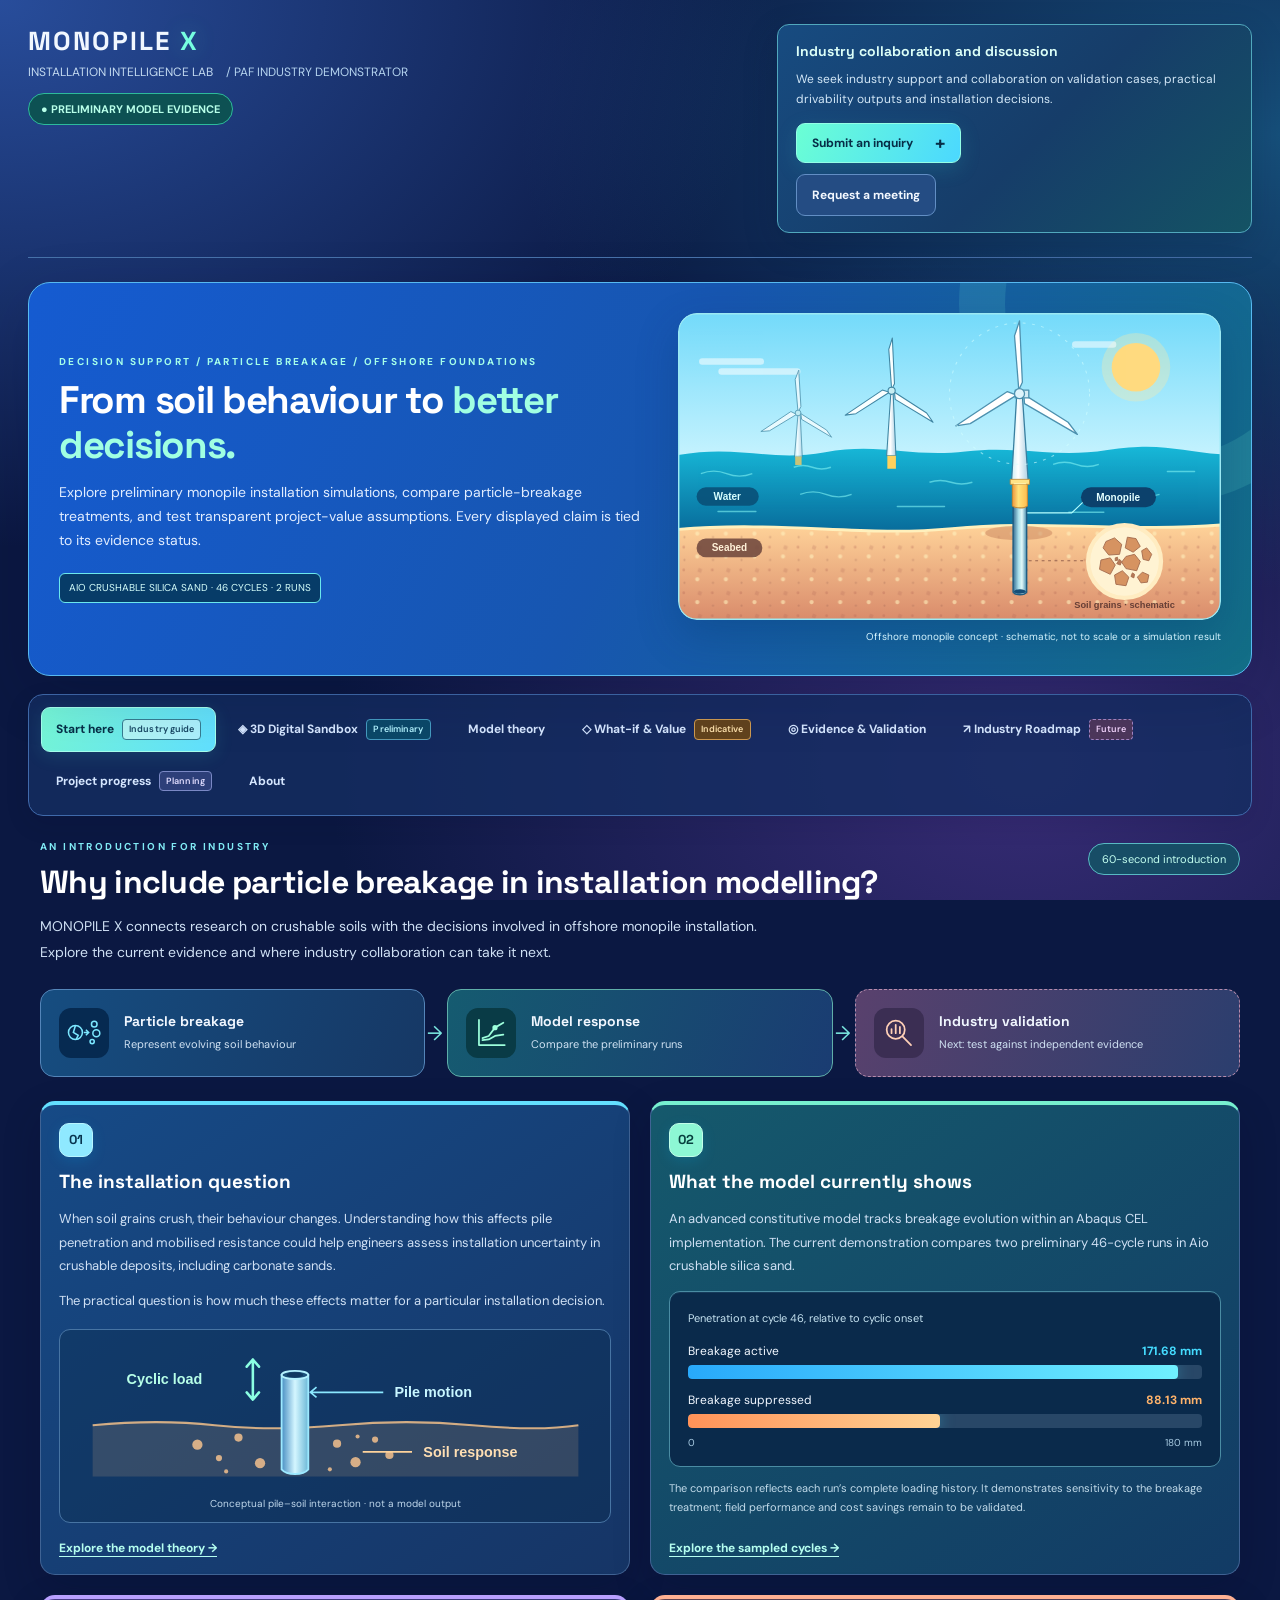
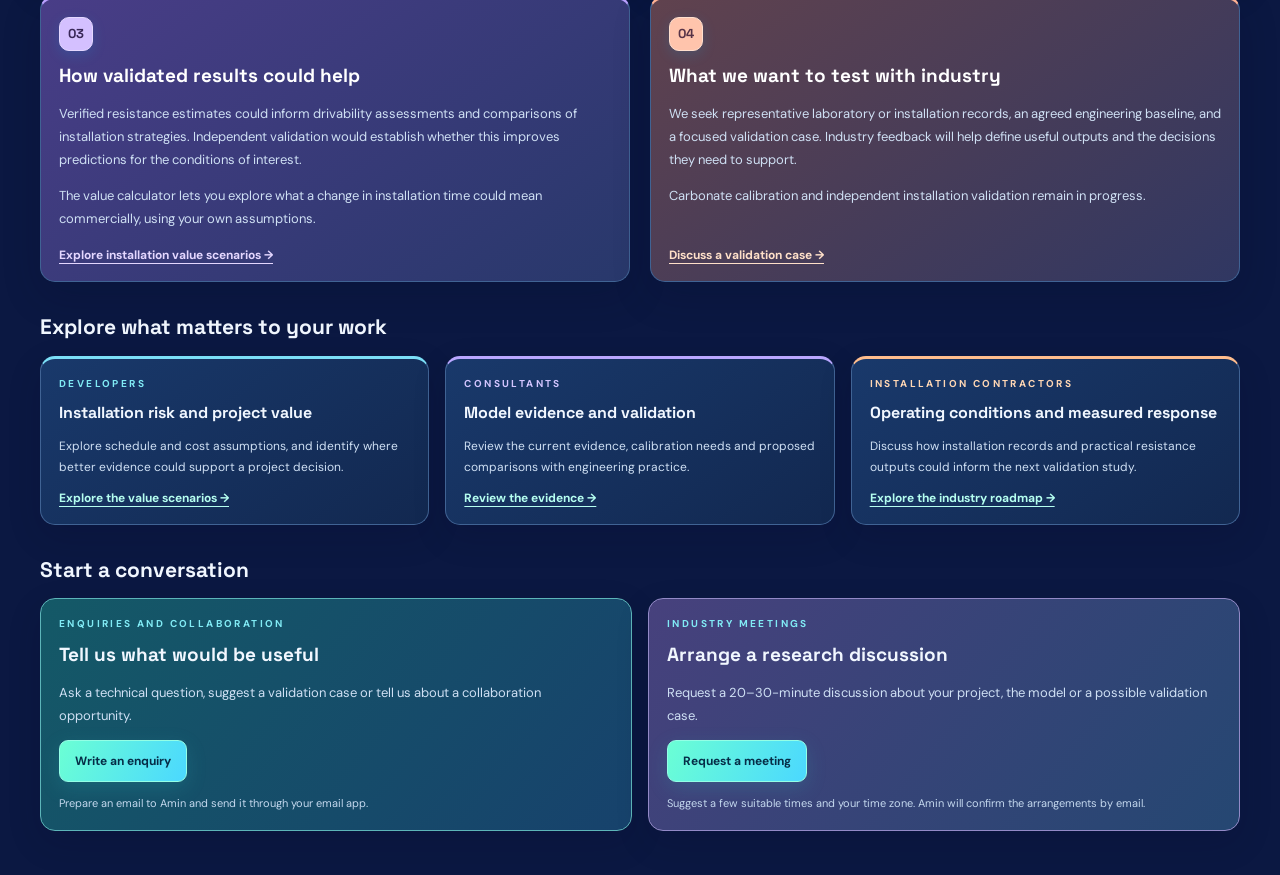
==== index.html @ e36ff996 "Add industry introduction, enquiry and meeting connections, and vibrant offshore graphics" ====
<!DOCTYPE html><html lang="en"><head><meta charset="UTF-8"><meta name="viewport" content="width=device-width,initial-scale=1"><title>MONOPILE X | Breakage-aware monopile installation</title><meta name="description" content="Explore preliminary breakage-aware monopile simulations, the model theory and Abaqus implementation, and illustrative installation-cost scenarios from RMIT’s PAF activity."><link rel="canonical" href="https://aminghotbi.github.io/Monopile-X/">
<script src="assets/analytics-config.js" defer></script>
<script src="assets/analytics.js" defer></script>
<script src="assets/industry-config.js" defer></script>
<script src="assets/industry.js" defer></script>
<link rel="stylesheet" href="assets/industry.css">
<style>
@import url('https://fonts.googleapis.com/css2?family=DM+Sans:wght@400;500;600;700&family=Space+Grotesk:wght@400;500;600;700&display=swap');
:root{--bg:#070d18;--panel:#101b2c;--panel2:#142239;--line:#26354b;--txt:#eaf3ff;--muted:#8da3bf;--cyan:#38d5f5;--orange:#ffad66;--green:#52e4b0;--red:#fa7b8c}*{box-sizing:border-box}body{margin:0;background:radial-gradient(ellipse at 70% -15%,#173352 0%,transparent 55%),var(--bg);color:var(--txt);font-family:'DM Sans',sans-serif}button,input,select{font:inherit}button{cursor:pointer}.shell{max-width:1680px;margin:auto;padding:24px 28px}.top{display:flex;justify-content:space-between;align-items:center;gap:15px;border-bottom:1px solid var(--line);padding-bottom:19px}.brand{font:700 26px 'Space Grotesk';letter-spacing:2px}.brand span{color:var(--cyan)}.eyebrow{font-size:10px;color:var(--cyan);letter-spacing:2.4px;font-weight:700;text-transform:uppercase}.sub{color:var(--muted);font-size:12px;margin-top:6px}.pill{border:1px solid #335b66;background:#12353d;border-radius:50px;padding:8px 12px;color:#86f3dd;font-size:11px;font-weight:700}.actions{display:flex;align-items:center;gap:9px;flex-wrap:wrap}.btn{border:1px solid #39506a;background:#182941;color:var(--txt);padding:10px 15px;border-radius:9px;font-size:12px;font-weight:700}.btn:hover{border-color:var(--cyan)}.btn.primary{background:linear-gradient(120deg,#0f9dc2,#30d6ec);color:#03131c;border:0}.hero{padding:25px 0 18px;display:flex;justify-content:space-between;align-items:end;gap:20px}.hero h1{font:700 clamp(25px,3vw,43px) 'Space Grotesk';letter-spacing:-1.3px;margin:9px 0}.hero p{color:var(--muted);font-size:13px;max-width:760px;line-height:1.7;margin:0}.nav{display:flex;gap:7px;overflow:auto;border-bottom:1px solid var(--line);padding:8px 0 16px;margin-bottom:19px}.tab{white-space:nowrap;border:1px solid transparent;background:transparent;color:#a5b5cb;padding:11px 14px;border-radius:9px;font-size:12px;font-weight:700}.tab.active{background:#153347;border-color:#28617a;color:#6de6ff}.panel{background:linear-gradient(155deg,rgba(21,37,59,.96),rgba(12,23,39,.98));border:1px solid var(--line);border-radius:15px;padding:18px;box-shadow:0 15px 45px #0002}.section{display:none}.section.active{display:block}.grid{display:grid;grid-template-columns:260px minmax(300px,1fr) 315px;gap:16px}.panel-title{font:700 14px 'Space Grotesk';margin:0 0 7px}.muted{font-size:11px;color:var(--muted);line-height:1.6}.control{margin-top:19px}.control label{display:flex;justify-content:space-between;font-size:12px;font-weight:600;margin-bottom:9px}.control small{color:var(--cyan)}input[type=range]{width:100%;accent-color:var(--cyan)}.seg{display:flex;gap:5px;background:#0b1625;border-radius:9px;padding:4px}.seg button{flex:1;background:transparent;border:0;color:#8da3bf;padding:9px 5px;font-size:11px;border-radius:6px}.seg button.active{background:#24445a;color:#83eaff}.check{display:flex;align-items:center;gap:8px;color:var(--muted);font-size:12px;margin:13px 0}.check input{accent-color:var(--cyan)}.scene{position:relative;min-height:460px;padding:0;overflow:hidden;background:radial-gradient(circle at 50% 32%,#173a56,#091525 65%)}canvas#scene{width:100%;height:460px;display:block}.scene-head{position:absolute;top:17px;left:18px;right:18px;display:flex;justify-content:space-between;pointer-events:none}.scene-footer{position:absolute;bottom:14px;left:17px;color:#a8bdd0;font-size:10px;background:#091525c9;padding:9px;border-radius:7px;max-width:88%}.tag{background:#122d3e;border:1px solid #31576b;color:#7ddff2;padding:6px 9px;border-radius:6px;font-size:10px}.stats{display:grid;grid-template-columns:1fr 1fr;gap:10px}.stat{background:#0b1728;border:1px solid #26364a;padding:14px;border-radius:10px}.stat .num{font:700 25px 'Space Grotesk';margin:6px 0}.stat .label{font-size:10px;color:var(--muted)}.cyan{color:var(--cyan)}.orange{color:var(--orange)}.green{color:var(--green)}.chart-grid{display:grid;grid-template-columns:1.5fr 1fr;gap:16px;margin-top:16px}.chartbox{height:235px;width:100%}.chartbox canvas{width:100%;height:100%}.footnote{color:#91a9c4;font-size:11px;line-height:1.65;border-left:2px solid #4b8da7;padding-left:12px;margin-top:16px}.callout{padding:13px;background:#2b261d;border:1px solid #655136;color:#ffd6a5;border-radius:9px;font-size:11px;line-height:1.6;margin-top:15px}.kpi{display:grid;grid-template-columns:repeat(4,1fr);gap:12px;margin-bottom:16px}.kpi .stat .num{font-size:22px}.two{display:grid;grid-template-columns:1fr 1fr;gap:16px}.formgrid{display:grid;grid-template-columns:1fr 1fr;gap:12px}.field label{display:block;font-size:11px;color:var(--muted);margin:0 0 7px}.field input,.field select{width:100%;background:#0a1728;border:1px solid #30415a;border-radius:8px;color:var(--txt);padding:12px}.result{padding:20px;background:linear-gradient(120deg,#0d3541,#12253a);border:1px solid #287083;border-radius:12px;margin:15px 0}.result .big{font:700 38px 'Space Grotesk';color:var(--green)}.cards3{display:grid;grid-template-columns:repeat(3,1fr);gap:12px}.mini{background:#0b1728;border:1px solid var(--line);border-radius:10px;padding:15px}.mini h3{font-size:13px;margin:0 0 10px}.mini p{font-size:12px;color:var(--muted);line-height:1.7}.status{display:inline-block;font-size:10px;border:1px solid #71643d;color:#ffd388;background:#312b1e;border-radius:20px;padding:5px 8px}.data-table{width:100%;border-collapse:collapse;font-size:12px}.data-table th,.data-table td{padding:12px;border-bottom:1px solid #27394c;text-align:left}.data-table th{color:#94aac4;font-size:10px;text-transform:uppercase;letter-spacing:1px}.bar{height:7px;border-radius:5px;background:#203247;overflow:hidden}.bar span{display:block;height:100%;background:var(--cyan)}.footer{border-top:1px solid var(--line);margin-top:24px;padding-top:16px;color:#758aa4;font-size:10px;line-height:1.7}.wide{max-width:1200px;margin:auto}.badge-line{display:flex;gap:9px;align-items:center;flex-wrap:wrap}.scenario-note{font-size:11px;color:#f2c18e;margin-top:10px}.split{display:grid;grid-template-columns:1fr 1fr;gap:10px}.timeline{display:flex;justify-content:space-between;color:#819ab4;font-size:10px;margin-top:5px}.legend{display:flex;gap:13px;color:var(--muted);font-size:10px;flex-wrap:wrap}.dot{width:8px;height:8px;display:inline-block;border-radius:50%;margin-right:5px}.hidden{display:none!important}@media(max-width:1120px){.grid{grid-template-columns:240px 1fr}.right{grid-column:1/-1}.chart-grid{grid-template-columns:1fr}}@media(max-width:700px){.shell{padding:15px}.top,.hero{align-items:start;flex-direction:column}.grid,.two,.cards3,.kpi,.formgrid{grid-template-columns:1fr}.right{grid-column:auto}.scene{min-height:360px}canvas#scene{height:360px}.hero h1{font-size:29px}}@media print{body{background:white;color:#152439}.top,.nav,.actions,.control,.btn{display:none!important}.section{display:block!important;break-before:page}.panel,.mini,.stat{box-shadow:none;background:white;color:#152439;border:1px solid #ccc}.muted,.sub,.footnote{color:#456}.scene{display:none}.shell{max-width:none}}

/* Model theory module and public handoff */
a{color:var(--cyan)}
.btn{text-decoration:none;display:inline-block}
button:focus-visible,a:focus-visible,summary:focus-visible,input:focus-visible,select:focus-visible{outline:2px solid var(--cyan);outline-offset:4px}
.theory-page h2{font:700 clamp(25px,3vw,34px) 'Space Grotesk',sans-serif;margin:10px 0 15px}
.theory-lead{max-width:960px;font-size:15px;line-height:1.8;color:#b5c8de;margin:0 0 25px}
.mechanism-path{list-style:none;padding:0;margin:0 0 24px;display:grid;grid-template-columns:repeat(4,1fr);border-top:1px solid #315268;border-bottom:1px solid #315268}
.mechanism-path li{position:relative;padding:20px 22px 20px 0}
.mechanism-path li:not(:last-child)::after{content:'→';position:absolute;right:12px;top:47%;color:var(--cyan)}
.mechanism-path span{display:block;font:500 11px 'Space Grotesk',sans-serif;color:var(--cyan);margin-bottom:8px}
.mechanism-path strong{display:block;font-size:14px;line-height:1.4}
.mechanism-path small{display:block;font-size:11px;color:var(--muted);line-height:1.5;margin-top:6px;max-width:210px}
.theory-copy{padding:24px}.theory-copy h3,.theory-benchmark h3,.theory-outlook h3{font:600 20px 'Space Grotesk',sans-serif;margin:10px 0 16px;line-height:1.4}
.theory-copy p,.theory-copy li,.theory-benchmark p,.theory-outlook p,.theory-details p,.theory-details li{color:#b5c8de;font-size:13px;line-height:1.8}
.theory-copy p{margin:0 0 14px}.implementation-list{padding-left:21px;margin:0}.implementation-list li{padding-left:5px;margin-bottom:14px}.implementation-list strong{color:var(--txt)}
.theory-copy .theory-secondary{font-size:12px;color:#95aec9;border-top:1px solid var(--line);padding-top:15px;margin:16px 0 0}
.theory-details{border-top:1px solid #315268;margin-top:20px;padding-top:16px}.theory-details summary{cursor:pointer;color:var(--cyan);font-size:13px;font-weight:700;padding:4px 0;line-height:1.6}.theory-details[open] summary{margin-bottom:12px}.theory-details p:last-child{margin-bottom:0}
.equation{font-family:Georgia,serif;font-size:20px;line-height:1.6;color:var(--txt);padding:12px 0;overflow-wrap:anywhere}
.theory-benchmark{margin:28px 0;padding:0 0 22px;border-bottom:1px solid var(--line)}
.theory-benchmark dl{display:grid;grid-template-columns:repeat(4,1fr);gap:16px;margin:16px 0}.theory-benchmark dt{font-size:11px;color:var(--muted);margin-bottom:8px}.theory-benchmark dd{font-size:13px;line-height:1.6;margin:0;font-weight:600}.theory-benchmark p{margin:18px 0 0}
.theory-outlook{display:grid;grid-template-columns:1.15fr 1fr;gap:36px}.theory-outlook p{margin-top:0}.theory-link{font-size:12px;font-weight:700;text-underline-offset:4px}.theory-sources{margin-top:28px}.theory-sources ul{padding-left:20px}.theory-sources li{margin:8px 0}
.theory-contact{display:flex;align-items:center;justify-content:space-between;gap:20px;margin:26px 0 10px;border-top:1px solid var(--line);padding-top:24px;font-size:13px;color:#b5c8de}
.project-footer{display:flex;justify-content:space-between;align-items:center;gap:30px}.project-footer .credits{max-width:1050px}.project-footer p{margin:0 0 9px}.project-footer img{width:225px;max-width:100%;height:auto;flex-shrink:0}.project-footer a{color:#a4cddd;text-underline-offset:3px}
@media(max-width:900px){.mechanism-path,.theory-benchmark dl{grid-template-columns:repeat(2,1fr)}.mechanism-path li:nth-child(2)::after{content:none}.theory-columns,.theory-outlook{grid-template-columns:1fr}.theory-outlook{gap:8px}.project-footer{align-items:flex-start;flex-direction:column}}
@media(max-width:540px){.mechanism-path{grid-template-columns:1fr}.mechanism-path li{padding:15px 0 22px}.mechanism-path li:not(:last-child)::after{content:'↓';top:auto;right:auto;bottom:0;left:0}.theory-benchmark dl{grid-template-columns:1fr 1fr}.theory-copy{padding:18px}.theory-contact{align-items:flex-start;flex-direction:column}}
@media print{.theory-page p,.theory-page li,.theory-page small,.theory-page dt,.theory-contact{color:#26394d}.theory-page h3,.theory-page strong,.equation{color:#152439}.theory-contact .btn{display:none}.mechanism-path{break-inside:avoid}.theory-columns{display:block}.theory-copy{break-inside:avoid;margin-bottom:16px}.project-footer img{width:170px}}

.about-page{max-width:1080px;padding-bottom:24px}
.about-layout{display:grid;grid-template-columns:1fr 1fr;gap:16px}
.about-copy{padding:24px}
.about-copy p{font-size:13px;line-height:1.8;color:#b5c8de;margin:14px 0}
.about-copy a{color:#8fe5f5;text-underline-offset:3px;overflow-wrap:anywhere}
.about-copy a:hover{color:#fff}
.about-people{margin:20px 0 0;display:grid;gap:22px}
.about-people dt{font-size:12px;line-height:1.6;color:var(--muted);margin-bottom:4px}
.about-people dd{font-size:15px;line-height:1.6;margin:0;color:var(--txt)}
.about-logo{width:260px;max-width:100%;height:auto;margin-top:18px}
.about-sources{margin-top:16px}
.about-contact-heading{margin-top:24px}
.about-contact{display:flex;align-items:center;flex-wrap:wrap;gap:12px}
@media(max-width:700px){.about-layout{grid-template-columns:1fr}.about-copy{padding:20px}}
@media print{.about-copy p,.about-people dt,.about-people dd{color:#26394d}.about-copy a{color:#154b68}.about-layout{display:block}.about-copy{break-inside:avoid;margin-bottom:16px}.about-logo{width:220px}}
.collaboration-banner{display:flex;justify-content:space-between;align-items:center;gap:22px;padding:15px 18px;margin:2px 0 10px;border:1px solid #29495a;border-radius:11px;background:#102533}
.collaboration-banner strong{display:block;font-size:13px;line-height:1.6;color:#c5f2fb}
.collaboration-banner span{display:block;font-size:12px;line-height:1.7;color:#a7bdd0;margin-top:2px}
.collaboration-banner .btn{white-space:nowrap;text-decoration:none;flex-shrink:0}
.progress-page{max-width:1200px;padding-bottom:24px}
.progress-intro{max-width:890px;font-size:13px;line-height:1.8;color:#b5c8de;margin-bottom:22px}
.progress-overview{padding:26px}
.progress-summary{display:flex;justify-content:space-between;align-items:flex-start;gap:30px;margin-bottom:30px}
.progress-number{font:700 58px 'Space Grotesk';color:var(--green);line-height:1.2;margin-top:8px}.progress-number span{font-size:30px}
.progress-summary p{font-size:12px;line-height:1.7;color:#b5c8de;margin:8px 0 0}
.progress-context{max-width:440px}
.progress-scroll{overflow-x:auto;padding-bottom:4px}
.progress-visual{min-width:900px}
.phase-track,.phase-labels{display:grid;grid-template-columns:55fr 12fr 12fr 12fr 9fr;gap:4px}
.phase-track{height:26px;border-radius:7px;overflow:hidden;background:#091625}
.phase-segment.complete{background:var(--green)}
.phase-segment.current{background:repeating-linear-gradient(135deg,#27849b 0,#27849b 8px,#1d566a 8px,#1d566a 16px)}
.phase-segment.planned{background:#24364c}
.phase-labels{margin-top:13px}
.phase-labels>div{padding-right:12px}
.phase-labels strong{display:block;font-size:12px;line-height:1.6;color:#dce9f8}
.phase-labels span{display:block;font-size:11px;color:var(--muted);margin-top:5px}
.progress-legend{display:flex;flex-wrap:wrap;gap:22px;font-size:11px;color:#a7bdd0;margin-top:22px}
.progress-legend span{display:flex;align-items:center;gap:7px}.progress-legend i{display:block;width:12px;height:12px;border-radius:3px}
.legend-complete{background:var(--green)}.legend-current{background:repeating-linear-gradient(135deg,#27849b 0,#27849b 3px,#1d566a 3px,#1d566a 6px)}.legend-planned{background:#24364c;border:1px solid #465971}
.progress-scroll-hint{display:none}
.phase-details{display:grid;grid-template-columns:1fr 1fr;gap:16px;list-style:none;padding:0;margin:20px 0}
.phase-detail{padding:22px}.phase-detail:last-child{grid-column:1/-1}
.phase-heading{display:flex;justify-content:space-between;align-items:flex-start;gap:14px}
.phase-heading h3{font:700 14px 'Space Grotesk';line-height:1.6;margin:0}
.phase-status{font-size:10px;line-height:1.5;padding:4px 9px;border:1px solid #405069;border-radius:20px;white-space:nowrap;color:#9fb1c8}
.phase-status.done{border-color:#34705e;color:#77e9bf;background:#12352d}.phase-status.underway{border-color:#2b6980;color:#8de5fa;background:#133347}
.phase-detail p,.progress-paf p{font-size:12px;line-height:1.8;color:#b5c8de;margin:12px 0 0}.phase-detail strong{color:#d8e5f4}
.progress-paf{padding:22px}.progress-paf a{color:#8fe5f5;text-underline-offset:3px}
@media(max-width:800px){.collaboration-banner{align-items:flex-start;flex-direction:column;gap:12px}.progress-summary{flex-direction:column;gap:18px}.progress-context{max-width:none}.phase-details{grid-template-columns:1fr}.phase-detail:last-child{grid-column:auto}.progress-scroll-hint{display:block;color:var(--muted);font-size:11px;margin:12px 0 0}}
@media(max-width:540px){.progress-overview{padding:20px}.phase-heading{flex-wrap:wrap}.progress-number{font-size:48px}}
@media print{.collaboration-banner{display:none}.progress-intro,.progress-summary p,.phase-labels strong,.phase-labels span,.progress-legend,.phase-detail p,.phase-detail strong,.progress-paf p{color:#26394d}.progress-visual{min-width:0}.phase-details{display:block}.phase-detail{break-inside:avoid;margin-bottom:14px}.progress-overview{break-inside:avoid}.progress-scroll-hint{display:none}.phase-track{-webkit-print-color-adjust:exact;print-color-adjust:exact}}
.about-logos{display:flex;align-items:center;gap:24px;flex-wrap:wrap;margin-top:20px}.about-logos .about-logo{margin-top:0;width:240px}.icogi-logo{display:block;width:160px;max-width:100%;height:auto;border-radius:6px}
.top{align-items:flex-start}
.header-brand{flex:1;min-width:0}.header-evidence{display:inline-block;margin-top:13px}
.industry-contact{flex:0 1 475px;min-width:0;padding:16px 18px;border:1px solid #2f6173;border-radius:12px;background:linear-gradient(135deg,#143244,#112438)}
.industry-contact h2{font:700 14px 'Space Grotesk';line-height:1.5;margin:0;color:#c7f4ff}
.industry-contact p{font-size:12px;line-height:1.7;color:#b5c8de;margin:7px 0 10px}
.inquiry-details{margin-top:13px}.inquiry-toggle{display:inline-flex;align-items:center;gap:22px;list-style:none;cursor:pointer}.inquiry-toggle::-webkit-details-marker{display:none}.inquiry-toggle::after{content:'+';font-size:18px;line-height:1}.inquiry-details[open]>.inquiry-toggle::after{content:'−'}.inquiry-toggle:focus-visible,.inquiry-send:focus-visible{outline:2px solid #a9f2ff;outline-offset:4px}
.inquiry-form{margin-top:17px;padding-top:17px;border-top:1px solid #315166;display:grid;gap:13px}.inquiry-row{display:grid;grid-template-columns:1fr 1fr;gap:12px}.inquiry-field{display:grid;gap:6px;min-width:0}.inquiry-field label{font-size:12px;line-height:1.5;color:#deedf9;font-weight:600}.inquiry-field label span{font-weight:400;color:#9fb5cc}.inquiry-field input,.inquiry-field textarea{display:block;width:100%;min-width:0;border:1px solid #38556d;border-radius:7px;background:#0b1a2b;color:var(--txt);padding:10px 11px;font:400 14px/1.5 'DM Sans',sans-serif}.inquiry-field textarea{resize:vertical;min-height:110px}.inquiry-field textarea::placeholder{color:#829ab5}.inquiry-field input:focus,.inquiry-field textarea:focus{outline:2px solid #64d5ee;outline-offset:2px}.industry-contact .inquiry-note{font-size:10px;line-height:1.7;color:#a9bed3;margin:0}.inquiry-send{justify-self:start}
.nav{flex-wrap:wrap;overflow:visible;gap:7px}
.tab{display:inline-flex;align-items:center;gap:8px}
.tab-label{font-size:9px;font-weight:600;line-height:1.4;letter-spacing:.1px;padding:3px 6px;border-radius:4px;border:1px solid #44536a;color:#b8c8dc}
.tab-label.preliminary{border-color:#30627c;color:#8ed6ef;background:#102e40}
.tab-label.indicative{border-color:#7a643b;color:#ffd58a;background:#332b1d}
.tab-label.future{border-color:#8e794f;color:#eed5a5;border-style:dashed}
.tab-label.planning{border-color:#4d5574;color:#c5cbea;background:#1f253b}
.scenarios-page{padding-bottom:20px}.scenario-intro,.scenario-description{font-size:13px;line-height:1.8;color:#b5c8de;max-width:940px;margin:12px 0 22px}
.scenario-title{font:700 18px 'Space Grotesk';line-height:1.6;margin:0 0 10px}.scenario-title .status{vertical-align:middle;margin-left:8px}
.scenario-topic{margin-top:24px}.scenario-value{margin-top:32px;padding-top:26px;border-top:1px solid var(--line)}
.feature-label{display:inline-block;font:600 10px 'DM Sans',sans-serif;color:#e3c48c;border:1px dashed #73613d;border-radius:4px;padding:3px 6px;margin-left:6px;vertical-align:middle}
.progress-current-status{padding:20px 24px;margin-bottom:18px}.progress-current-status p{color:#b5c8de;font-size:13px;line-height:1.8;margin:10px 0 0}
.about-contact-panel{margin-top:16px}
@media(max-width:950px){.top{flex-direction:column;align-items:stretch}.industry-contact{flex:auto;width:100%}}
@media(max-width:540px){.tab{font-size:11px;padding:10px 9px;gap:6px}.tab-label{font-size:8px}.industry-contact{padding:15px}.inquiry-row{grid-template-columns:1fr}.inquiry-field input,.inquiry-field textarea{font-size:16px}.scenario-title{font-size:16px}.scenario-title .status{margin:6px 0 0;display:table}.progress-current-status{padding:18px 20px}}
@media print{.industry-contact{display:none}.scenario-intro,.scenario-description,.progress-current-status p{color:#26394d}.scenario-value{border-color:#bbb}.progress-current-status{break-inside:avoid}.scenario-topic{break-inside:auto}}

#analytics-privacy[hidden]{display:none}.analytics-privacy{margin-top:16px}.analytics-privacy .analytics-choice-status{font-size:12px;color:#a9dbe9}.analytics-toggle{display:inline-flex;align-items:center;gap:10px;min-height:44px;font-size:13px;cursor:pointer}.analytics-toggle input{width:18px;height:18px;accent-color:#58d1e8}.analytics-toggle input:focus-visible{outline:2px solid #8ee8fc;outline-offset:3px}
@media print{.analytics-toggle{display:none}}
</style><link rel="stylesheet" href="assets/vibrant.css"></head><body><div class="shell"><header class="top">
  <div class="header-brand"><div class="brand">MONOPILE <span>X</span></div><div class="sub">INSTALLATION INTELLIGENCE LAB <span style="margin-left:10px;color:#4c6988">/ PAF INDUSTRY DEMONSTRATOR</span></div><span class="pill header-evidence">● PRELIMINARY MODEL EVIDENCE</span></div>
  <aside class="industry-contact" aria-labelledby="industry-contact-title">
    <h2 id="industry-contact-title">Industry collaboration and discussion</h2>
    <p>We seek industry support and collaboration on validation cases, practical drivability outputs and installation decisions.</p>
    <details class="inquiry-details" id="industry-inquiry">
      <summary class="btn primary inquiry-toggle">Submit an inquiry</summary>
      <div class="industry-direct-enquiry" id="industry-direct-enquiry" hidden>
        <p>Send your enquiry using the form below. If it does not appear, <a id="industry-form-external" target="_blank" rel="noopener noreferrer">open the form in a new tab</a>.</p>
      </div>
      <form class="inquiry-form" id="industry-inquiry-form" action="mailto:amin.ghotbi@rmit.edu.au?cc=aminghotbi%40gmail.com&amp;subject=MONOPILE%20X%20industry%20inquiry" method="POST" enctype="text/plain" accept-charset="UTF-8" aria-labelledby="industry-contact-title" aria-describedby="inquiry-delivery-note">
        <div class="inquiry-row">
          <div class="inquiry-field"><label for="inquiry-name">Name</label><input id="inquiry-name" name="name" type="text" autocomplete="name" maxlength="120" required></div>
          <div class="inquiry-field"><label for="inquiry-organisation">Organisation <span>(optional)</span></label><input id="inquiry-organisation" name="organisation" type="text" autocomplete="organization" maxlength="160"></div>
        </div>
        <div class="inquiry-field"><label for="inquiry-email">Your email</label><input id="inquiry-email" name="email" type="email" autocomplete="email" maxlength="254" required></div>
        <div class="inquiry-field"><label for="inquiry-topic">Topic</label><select id="inquiry-topic" name="topic" required><option value="">Choose a topic</option><option>Technical discussion</option><option>Validation data</option><option>Collaboration</option><option>Meeting request</option></select></div>
        <div class="inquiry-field"><label for="inquiry-message">What would you like to discuss?</label><textarea id="inquiry-message" name="message" rows="4" maxlength="3000" placeholder="Tell us about your project, validation data or collaboration idea." required></textarea></div>
        <p class="inquiry-note" id="inquiry-delivery-note">This form opens a draft in your email app for you to review and send.</p>
        <button class="btn primary inquiry-send" type="submit">Continue in email</button>
        <p class="inquiry-note" id="inquiry-status" role="status" aria-live="polite"></p>
      </form>
    </details>
    <div class="industry-header-links"><a class="btn" href="#start" data-open-meeting>Request a meeting</a></div>
  </aside>
</header><div class="hero"><div class="hero-copy"><div class="eyebrow">Decision support / Particle breakage / Offshore foundations</div><h1>From soil behaviour to <span class="cyan">better decisions.</span></h1><p>Explore preliminary monopile installation simulations, compare particle-breakage treatments, and test transparent project-value assumptions. Every displayed claim is tied to its evidence status.</p><div class="tag">AIO CRUSHABLE SILICA SAND · 46 CYCLES · 2 RUNS</div></div><figure class="offshore-figure"><img src="assets/offshore-monopile.svg" alt="Offshore wind turbines with a monopile foundation extending through the water into the seabed, alongside a detail of soil grains." width="760" height="430" fetchpriority="high"><figcaption>Offshore monopile concept · schematic, not to scale or a simulation result</figcaption></figure></div><nav class="nav" id="nav">
  <button class="tab active" data-tab="start">Start here <span class="tab-label">Industry guide</span></button>
  <button class="tab" data-tab="sandbox" title="Current preliminary model results and schematic visualisation">◈ 3D Digital Sandbox <span class="tab-label preliminary">Preliminary</span></button>
  <button class="tab" data-tab="theory">Model theory</button>
  <button class="tab" data-tab="scenarios" title="Recorded comparisons, illustrative cost assumptions and a future prediction workflow">◇ What-if &amp; Value <span class="tab-label indicative">Indicative</span></button>
  <button class="tab" data-tab="evidence">◎ Evidence &amp; Validation</button>
  <button class="tab" data-tab="methods" title="Proposed industry interfaces requiring further model development and validation">↗ Industry Roadmap <span class="tab-label future">Future</span></button>
  <button class="tab" data-tab="progress" title="Proposed phase weights and current milestone status">Project progress <span class="tab-label planning">Planning</span></button>
  <button class="tab" data-tab="about">About</button>
</nav>
<section class="section active" id="start">
  <div class="wide industry-guide">
    <div class="guide-heading">
      <div><div class="eyebrow">An introduction for industry</div><h2>Why include particle breakage in installation modelling?</h2><p>MONOPILE X connects research on crushable soils with the decisions involved in offshore monopile installation. Explore the current evidence and where industry collaboration can take it next.</p></div>
      <span class="guide-reading-time">60-second introduction</span>
    </div>
    <div class="research-pathway" aria-label="Research pathway: model implementation to future industry validation">
      <a class="pathway-stage" href="#theory" data-guide-route="theory"><span class="pathway-icon" aria-hidden="true"><svg viewBox="0 0 56 56" fill="none" stroke="currentColor" stroke-width="2.2"><circle cx="15" cy="28" r="10"/><path d="m15 18-3 10 7 4-3 6M27 28h7m-4-4 4 4-4 4"/><circle cx="42" cy="16" r="4"/><circle cx="45" cy="29" r="5"/><circle cx="39" cy="41" r="3"/></svg></span><span><strong>Particle breakage</strong><small>Represent evolving soil behaviour</small></span></a>
      <a class="pathway-stage" href="#sandbox" data-guide-route="sandbox"><span class="pathway-icon" aria-hidden="true"><svg viewBox="0 0 56 56" fill="none" stroke="currentColor" stroke-width="2.5" stroke-linecap="round" stroke-linejoin="round"><path d="M10 10v36h37M15 36l9-3 9-12 12-7M15 39l9-1 9-5 12-2"/><circle cx="33" cy="21" r="2.5" fill="currentColor"/></svg></span><span><strong>Model response</strong><small>Compare the preliminary runs</small></span></a>
      <a class="pathway-stage" href="#evidence" data-guide-route="evidence"><span class="pathway-icon" aria-hidden="true"><svg viewBox="0 0 56 56" fill="none" stroke="currentColor" stroke-width="2.5" stroke-linecap="round"><circle cx="24" cy="24" r="13"/><path d="m34 34 12 12M18 29v-6m6 6V17m6 12v-9"/></svg></span><span><strong>Industry validation</strong><small>Next: test against independent evidence</small></span></a>
    </div>
    <ol class="guide-steps" aria-label="From the installation problem to industry validation">
      <li class="panel guide-card">
        <span class="guide-step-number" aria-hidden="true">01</span>
        <h3>The installation question</h3>
        <p>When soil grains crush, their behaviour changes. Understanding how this affects pile penetration and mobilised resistance could help engineers assess installation uncertainty in crushable deposits, including carbonate sands.</p>
        <p>The practical question is how much these effects matter for a particular installation decision.</p>
        <figure class="guide-mechanism"><img src="assets/pile-soil-response.svg" alt="Schematic showing cyclic loading, pile motion and the surrounding soil response." width="520" height="150" loading="lazy"><figcaption>Conceptual pile–soil interaction · not a model output</figcaption></figure>
        <a class="guide-text-link" href="#theory" data-guide-route="theory">Explore the model theory →</a>
      </li>
      <li class="panel guide-card">
        <span class="guide-step-number" aria-hidden="true">02</span>
        <h3>What the model currently shows</h3>
        <p>An advanced constitutive model tracks breakage evolution within an Abaqus CEL implementation. The current demonstration compares two preliminary 46-cycle runs in Aio crushable silica sand.</p>
        <figure class="guide-result">
          <figcaption>Penetration at cycle 46, relative to cyclic onset</figcaption>
          <div class="guide-bar-row"><div class="guide-bar-label"><span>Breakage active</span><strong class="cyan">171.68 mm</strong></div><div class="guide-bar-track" aria-hidden="true"><span style="width:95.3777778%"></span></div></div>
          <div class="guide-bar-row"><div class="guide-bar-label"><span>Breakage suppressed</span><strong class="orange">88.13 mm</strong></div><div class="guide-bar-track suppressed" aria-hidden="true"><span style="width:48.9611111%"></span></div></div>
          <div class="guide-bar-scale" aria-hidden="true"><span>0</span><span>180 mm</span></div>
        </figure>
        <p class="guide-evidence-note">The comparison reflects each run’s complete loading history. It demonstrates sensitivity to the breakage treatment; field performance and cost savings remain to be validated.</p>
        <a class="guide-text-link" href="#sandbox" data-guide-route="sandbox">Explore the sampled cycles →</a>
      </li>
      <li class="panel guide-card">
        <span class="guide-step-number" aria-hidden="true">03</span>
        <h3>How validated results could help</h3>
        <p>Verified resistance estimates could inform drivability assessments and comparisons of installation strategies. Independent validation would establish whether this improves predictions for the conditions of interest.</p>
        <p>The value calculator lets you explore what a change in installation time could mean commercially, using your own assumptions.</p>
        <a class="guide-text-link" href="#scenarios" data-guide-route="scenarios">Explore installation value scenarios →</a>
      </li>
      <li class="panel guide-card">
        <span class="guide-step-number" aria-hidden="true">04</span>
        <h3>What we want to test with industry</h3>
        <p>We seek representative laboratory or installation records, an agreed engineering baseline, and a focused validation case. Industry feedback will help define useful outputs and the decisions they need to support.</p>
        <p>Carbonate calibration and independent installation validation remain in progress.</p>
        <a class="guide-text-link" href="#start" data-open-enquiry="Validation data">Discuss a validation case →</a>
      </li>
    </ol>
    <h3 class="guide-section-heading">Explore what matters to your work</h3>
    <div class="guide-routes">
      <article class="panel guide-route"><div class="eyebrow">Developers</div><h4>Installation risk and project value</h4><p>Explore schedule and cost assumptions, and identify where better evidence could support a project decision.</p><a class="guide-text-link" href="#scenarios" data-guide-route="scenarios">Explore the value scenarios →</a></article>
      <article class="panel guide-route"><div class="eyebrow">Consultants</div><h4>Model evidence and validation</h4><p>Review the current evidence, calibration needs and proposed comparisons with engineering practice.</p><a class="guide-text-link" href="#evidence" data-guide-route="evidence">Review the evidence →</a></article>
      <article class="panel guide-route"><div class="eyebrow">Installation contractors</div><h4>Operating conditions and measured response</h4><p>Discuss how installation records and practical resistance outputs could inform the next validation study.</p><a class="guide-text-link" href="#methods" data-guide-route="methods">Explore the industry roadmap →</a></article>
    </div>
    <h3 class="guide-section-heading guide-contact-heading" id="industry-connect">Start a conversation</h3>
    <div class="guide-contact-grid">
      <article class="panel guide-contact-card"><div class="eyebrow">Enquiries and collaboration</div><h3>Tell us what would be useful</h3><p id="industry-enquiry-description">Ask a technical question, suggest a validation case or tell us about a collaboration opportunity.</p><a class="btn primary" href="#start" data-open-enquiry="Collaboration">Write an enquiry</a><small id="industry-enquiry-note">Prepare an email to Amin and send it through your email app.</small></article>
      <article class="panel guide-contact-card"><div class="eyebrow">Industry meetings</div><h3 id="industry-booking-title">Arrange a research discussion</h3><p id="industry-booking-description">Request a 20–30-minute discussion about your project, the model or a possible validation case.</p><a class="btn primary" href="#start" data-open-meeting>Request a meeting</a><small id="industry-booking-note">Suggest a few suitable times and your time zone. Amin will confirm the arrangements by email.</small></article>
    </div>
  </div>
</section>
<section class="section" id="sandbox"><div class="grid"><div class="panel"><div class="eyebrow">01 / Controls</div><h2 class="panel-title" style="margin-top:8px">Simulation explorer</h2><p class="muted">Cycle-synchronised comparison of the two reported model treatments.</p><div class="control"><label>Loading cycle <small id="cycleLabel">46 / 46</small></label><input id="cycle" type="range" min="0" max="7" value="7" step="1"><div class="timeline"><span>0</span><span>8</span><span>16</span><span>20</span><span>30</span><span>35</span><span>40</span><span>46</span></div></div><div class="control"><label>Comparison mode</label><div class="seg" id="modes"><button data-mode="both" class="active">Side-by-side</button><button data-mode="active">Active</button><button data-mode="suppressed">Suppressed</button></div></div><div class="control"><label>Visual controls</label><label class="check"><input type="checkbox" id="soil" checked> Transparent soil cutaway</label><label class="check"><input type="checkbox" id="grid" checked> Depth reference grid</label><label class="check"><input type="checkbox" id="exaggerate" checked> Exaggerate motion for visibility</label></div><div class="control"><button class="btn primary" style="width:100%" id="play">▶ Play sampled cycles</button></div><div class="callout">⚠ 3D geometry is schematic. Vertical motion is visualised with an exaggerated scale; only the eight sampled cycle values are reported numerical outputs.</div></div><div class="panel scene"><canvas id="scene"></canvas><div class="scene-head"><div><div class="eyebrow">Live visualisation</div><div style="font-size:12px;margin-top:5px">Open-ended monopile / soil interaction</div></div><span class="tag">SCHEMATIC 3D</span></div><div class="scene-footer">DRAG to rotate · Scroll to zoom · Blue: breakage active · Amber: suppressed</div></div><div class="panel right"><div class="eyebrow">02 / Live readout</div><h2 class="panel-title" style="margin-top:8px">Response at selected cycle</h2><div class="stats"><div class="stat"><div class="label">ACTIVE PENETRATION</div><div class="num cyan" id="activeNum">171.68</div><div class="label">mm / relative to onset</div></div><div class="stat"><div class="label">SUPPRESSED PENETRATION</div><div class="num orange" id="suppNum">88.13</div><div class="label">mm / relative to onset</div></div><div class="stat"><div class="label">SEPARATION</div><div class="num" id="diffNum">83.55</div><div class="label">mm / active − suppressed</div></div><div class="stat"><div class="label">ACTIVE / SUPPRESSED</div><div class="num" id="ratioNum">1.95×</div><div class="label">penetration ratio</div></div></div><div style="margin-top:20px"><div class="panel-title">Soil state · cycle 46</div><p class="muted">Reported summary values, not cycle-specific maps.</p><div id="soilMetrics"></div></div><div class="footnote">The comparison reflects each run’s complete loading history. It shows sensitivity to the breakage treatment rather than an isolated cyclic-stage effect.</div></div></div><div class="chart-grid"><div class="panel"><div class="badge-line"><h2 class="panel-title">Penetration history</h2><span class="status">8 reported samples</span></div><div class="legend"><span><i class="dot" style="background:var(--cyan)"></i>Breakage active</span><span><i class="dot" style="background:var(--orange)"></i>Breakage suppressed</span></div><div class="chartbox"><canvas id="penetrationChart"></canvas></div></div><div class="panel"><h2 class="panel-title">Velocity at common loading phase</h2><p class="muted">Signed velocity (m/s); positive downward.</p><div class="chartbox"><canvas id="velocityChart"></canvas></div></div></div></section>
<section class="section" id="theory">
  <div class="wide theory-page">
    <div class="eyebrow">Model background</div>
    <h2>Model theory and implementation</h2>
    <p class="theory-lead">Our model examines how particle crushing changes the soil response during monopile installation. It combines an advanced constitutive model with large-deformation analysis, so that changes in grading, stiffness and pore pressure can influence the resistance encountered by the pile.</p>

    <ol class="mechanism-path" aria-label="Physical links represented in the model">
      <li><span>01</span><strong>Plastic shear work</strong><small>Loading history accumulates</small></li>
      <li><span>02</span><strong>Breakage evolves</strong><small>The grading state changes</small></li>
      <li><span>03</span><strong>Soil response changes</strong><small>Stiffness, contraction and dilation</small></li>
      <li><span>04</span><strong>Pile resistance responds</strong><small>Pore pressure, contact and motion interact</small></li>
    </ol>

    <div class="two theory-columns">
      <article class="panel theory-copy">
        <div class="eyebrow">Material behaviour</div>
        <h3>What the constitutive model represents</h3>
        <p>The formulation combines hyperelasticity with state-dependent bounding-surface plasticity, following Irani and co-authors. A grading-based breakage index, <i>B</i>, evolves with plastic shear work and modifies both elastic stiffness and the critical-state relation.</p>
        <p>This changes the soil’s tendency to contract or dilate. Under limited drainage, the resulting pore-pressure response changes effective stress and can alter pile–soil contact resistance. The effect depends on the loading path; greater breakage does not imply a universal reduction in driving resistance.</p>
        <p><i>B</i> = 0 denotes the reference initial grading; <i>B</i> approaches 1 at the assumed ultimate grading. It is not the percentage of grains that have broken.</p>
        <details class="theory-details">
          <summary>Key constitutive relations</summary>
          <div class="equation">B = 1 − ω / (ω + W<sub>max</sub> / e<sub>0</sub>)</div>
          <p>The breakage law uses the maximum accumulated signed plastic shear work, <i>W</i><sub>max</sub>, the initial void ratio, <i>e</i><sub>0</sub>, and a calibrated work scale, ω. Retaining the maximum prevents crushing from reversing during unloading.</p>
          <div class="equation">ψ = e − e<sub>cs</sub>(p′, B)</div>
          <p>The state parameter, ψ, compares the current void ratio with the breakage-dependent critical-state value at mean effective stress <i>p</i>′. It influences plastic hardening and dilatancy. Elastic response is derived from an energy potential, with the later positive-root formulation used in this implementation.</p>
        </details>
      </article>

      <article class="panel theory-copy">
        <div class="eyebrow">Numerical implementation</div>
        <h3>How it is implemented in Abaqus</h3>
        <ol class="implementation-list">
          <li><strong>Material update.</strong> Amin’s independently developed constitutive routine updates effective stress and internal state through a VUMAT interface. Adaptive substepping and protected rollback support the local integration.</li>
          <li><strong>Large deformation.</strong> Abaqus/Explicit uses a Coupled Eulerian–Lagrangian (CEL) formulation. Soil moves through a fixed Eulerian mesh, while the rigid open-ended pile moves through the soil.</li>
          <li><strong>Pore-pressure coupling.</strong> Following the coupled CEL approach of Staubach and co-authors, the temperature degree of freedom carries an excess-pore-pressure analogue. This represents generation, transport and dissipation of pressure.</li>
          <li><strong>Contact and motion.</strong> Near-pile effective stress informs the contact treatment. Applied loading, pile inertia and changing soil reactions together determine pile motion.</li>
        </ol>
        <p class="theory-secondary">MONOPILE X presents exported results from this workflow. It does not run Abaqus or a predictive machine-learning model in the browser.</p>
      </article>
    </div>

    <div class="theory-benchmark">
      <h3>The current benchmark</h3>
      <dl>
        <div><dt>Material</dt><dd>Aio crushable silica sand</dd></div>
        <div><dt>Pile</dt><dd>2.0 m outer / 1.8 m inner diameter</dd></div>
        <div><dt>Numerical domain</dt><dd>12° diagnostic sector</dd></div>
        <div><dt>Vibration</dt><dd>32 Hz · 46 cycles · 8 reported samples</dd></div>
      </dl>
      <p>Breakage-active and breakage-suppressed runs use the same constitutive framework and nominal geometry and loading. Their comparison reflects the accumulated response through the full loading sequence. Aio provides an implementation benchmark before calibration for carbonate sands.</p>
    </div>

    <div class="theory-outlook">
      <div>
        <h3>How this could support industry</h3>
        <p>After verification and validation, resistance and soil-state histories could inform SRV/SRD assessments and equipment or installation planning. Comparison with independent records would establish whether this reduces prediction uncertainty and the associated contingency costs. CPTu interpretation and installed-soil inputs for lateral-response methods such as PISA are further development areas.</p>
      </div>
      <div>
        <h3>What comes next</h3>
        <p>Material-point checks and preliminary CEL results are available. Local material-update issues, restart consistency and mesh/sector sensitivity remain to be resolved or assessed. Carbonate calibration and independent installation validation are needed before making project predictions.</p>
        <a class="theory-link" href="#evidence">View the evidence and validation status →</a>
      </div>
    </div>

    <details class="theory-details theory-sources">
      <summary>Technical basis and references</summary>
      <p>Implementation description: Amin Ghotbi, Milestone 2 report (October 2026), constitutive framework and coupled CEL model sections. The summary describes the implementation reported there; the following papers provide its theoretical and numerical basis.</p>
      <ul>
        <li><a href="https://doi.org/10.1007/s11440-022-01636-z" target="_blank" rel="noopener noreferrer">Irani et al. (2022)</a> — State-dependent hyperelastic–plastic modelling of shear-induced particle breakage.</li>
        <li><a href="https://doi.org/10.1002/nag.3852" target="_blank" rel="noopener noreferrer">Irani et al. (2025)</a> — Assessment of free energy functions for sand.</li>
        <li><a href="https://doi.org/10.1680/jgeot.24.01201" target="_blank" rel="noopener noreferrer">Irani (2025)</a> — Constitutive modelling of crushable soil through hyperelasticity and bounding-surface plasticity.</li>
        <li><a href="https://doi.org/10.1016/j.sandf.2020.11.005" target="_blank" rel="noopener noreferrer">Staubach et al. (2021)</a> — Hydromechanically coupled CEL modelling of vibratory pile driving in saturated sand.</li>
      </ul>
    </details>
    <div class="theory-contact"><span>Have an installation case or validation dataset to discuss?</span><a class="btn primary" href="mailto:amin.ghotbi@rmit.edu.au?subject=MONOPILE%20X%20industry%20discussion">Contact Amin Ghotbi</a></div>
  </div>
</section>

<section class="section" id="scenarios"><div class="wide scenarios-page">
  <div class="eyebrow">03 / Scenario exploration</div>
  <h2>What-if studies and installation value <span class="status">Indicative</span></h2>
  <p class="scenario-intro">The recorded comparison uses preliminary model outputs. The cost calculator explores editable commercial assumptions, while predictive parameter studies remain a future capability subject to further simulations and validation.</p>
  <div class="scenario-topic"><h3 class="scenario-title">Recorded cases and future what-if studies</h3><p class="scenario-description">Compare the reported cycle samples and outline future parameter studies for discussion.</p><div class="two"><div class="panel"><h2 class="panel-title">A. Recorded cycle comparison</h2><div class="control"><label>Compare at cycle <small id="wiCycleLabel">46</small></label><input id="wiCycle" type="range" min="0" max="7" value="7"></div><div class="stats" style="margin-top:20px"><div class="stat"><div class="label">ACTIVE</div><div class="num cyan" id="wiActive">171.68</div><div class="label">mm</div></div><div class="stat"><div class="label">SUPPRESSED</div><div class="num orange" id="wiSupp">88.13</div><div class="label">mm</div></div></div><div class="result"><div class="muted">Observed model separation</div><div class="big" id="wiDifference">83.55 mm</div><div class="muted">Difference between two preliminary runs; not installation-time saving.</div></div></div><div class="panel"><h2 class="panel-title">B. Predictive what-if <span class="feature-label">Future development</span></h2><p class="muted">Use this form to outline a parameter study for discussion. Predictive outputs require additional verified simulations and validation.</p><div class="formgrid"><div class="field"><label>Parameter to investigate</label><select id="param"><option>Applied cyclic force</option><option>Loading frequency</option><option>Pile outer diameter</option><option>Initial soil density</option><option>Breakage constitutive parameters</option><option>Initial effective stress</option></select></div><div class="field"><label>Proposed variation</label><select id="variation"><option>Baseline ±10%</option><option>Baseline ±20%</option><option>Low / baseline / high</option><option>Custom study (to define)</option></select></div></div><button class="btn primary" style="margin-top:18px" onclick="addStudy()">＋ Add to simulation request</button><div id="studies" style="margin-top:14px" class="muted">No proposed studies yet.</div><div class="callout">Predictive outputs require new verified simulations or a validated emulator. The current eight points cannot support changing loading, geometry or soil parameters.</div></div></div><div class="panel" style="margin-top:16px"><h2 class="panel-title">From a visual comparison to a predictive engineering tool</h2><div class="cards3"><div class="mini"><div class="eyebrow">NOW</div><h3>Recorded scenarios</h3><p>Two preliminary model treatments, eight sampled cycles, traceable source values.</p></div><div class="mini"><div class="eyebrow">NEXT</div><h3>Verified parametric runs</h3><p>Automated sweeps, common initial-state protocols, force histories, spatial fields and model checks.</p></div><div class="mini"><div class="eyebrow">LATER</div><h3>Validated emulator + UQ</h3><p>Fast parameter exploration with prediction intervals, independent-case testing and out-of-domain flags.</p></div></div></div></div>
  <div class="scenario-topic scenario-value"><h3 class="scenario-title">Installation value scenarios <span class="status">Illustrative assumptions</span></h3><p class="muted">Transparent commercial scenarios. No cost or driving-time savings are inferred from the 46-cycle comparison.</p><div class="two"><div class="panel"><h2 class="panel-title">Editable project assumptions</h2><div class="formgrid"><div class="field"><label>Marginal spread cost (AUD / hour)</label><input id="hourly" type="number" min="0" value="30000"></div><div class="field"><label>Extra modelling / testing cost (AUD)</label><input id="extra" type="number" min="0" value="50000"></div><div class="field"><label>Separate contingency benefit (AUD)</label><input id="contingency" type="number" min="0" value="0"></div><div class="field"><label>Base case avoided hours</label><input id="hours" type="number" min="0" value="5" step="0.5"></div><div class="field"><label>Low case factor</label><input id="lowfactor" type="number" min="0" value="0.5" step="0.1"></div><div class="field"><label>High case factor</label><input id="highfactor" type="number" min="0" value="1.5" step="0.1"></div></div><div class="footnote">Net potential saving = avoided hours × marginal hourly cost + separate contingency benefit − extra analysis/testing cost. Avoid double-counting contingency and delay costs.</div></div><div class="panel"><h2 class="panel-title">Commercial exposure</h2><div class="result"><div class="muted">BASE CASE · NET POTENTIAL SAVING</div><div class="big" id="baseSaving">A$100,000</div><div class="muted" id="breakEven">Break-even time: 1.67 hours</div></div><div class="cards3"><div class="mini"><div class="muted">LOW</div><h3 id="lowSaving">A$25,000</h3><div class="muted" id="lowHours">2.5 h avoided</div></div><div class="mini"><div class="muted">BASE</div><h3 id="baseSmall">A$100,000</h3><div class="muted" id="baseHours">5 h avoided</div></div><div class="mini"><div class="muted">HIGH</div><h3 id="highSaving">A$175,000</h3><div class="muted" id="highHours">7.5 h avoided</div></div></div><div class="chartbox" style="height:180px;margin-top:12px"><canvas id="costChart"></canvas></div><p class="scenario-note">Illustrative values only — replace with partner-sourced estimates before any project claim.</p></div></div></div>
</div></section>

<section class="section" id="evidence"><div class="wide"><div class="eyebrow">04 / Engineering assurance</div><h2>Evidence & Credibility Tracker</h2><div class="kpi"><div class="stat"><div class="label">MODEL CYCLES</div><div class="num">46</div><div class="muted">~1.4375 seconds</div></div><div class="stat"><div class="label">REPORTED CYCLE POINTS</div><div class="num">8</div><div class="muted">not independent cases</div></div><div class="stat"><div class="label">COMPARISON RUNS</div><div class="num">2</div><div class="muted">whole loading histories</div></div><div class="stat"><div class="label">INDEPENDENT VALIDATION</div><div class="num orange">Pending</div><div class="muted">installation records needed</div></div></div><div class="panel"><h2 class="panel-title">Claims and required evidence</h2><table class="data-table"><thead><tr><th>Claim / question</th><th>Current status</th><th>Next evidence needed</th></tr></thead><tbody><tr><td>Active and suppressed cases differ in penetration</td><td><span class="status">Reported preliminary</span></td><td>Verified complete histories, common onset-state interpretation</td></tr><tr><td>Particle breakage changes mobilised resistance</td><td><span class="status">Not yet established</span></td><td>Checked toe, inner/outer shaft force histories and scaling</td></tr><tr><td>Model applies to carbonate sands</td><td><span class="status">Future calibration</span></td><td>Carbonate laboratory calibration and validation</td></tr><tr><td>Model improves installation prediction accuracy</td><td><span class="status">Not yet validated</span></td><td>Independent installation records and partner baseline</td></tr><tr><td>Model saves driving time or money</td><td><span class="status">Scenario only</span></td><td>Validated resistance-to-decision workflow and industry economics</td></tr></tbody></table></div></div></section>
<section class="section" id="methods"><div class="wide"><div class="eyebrow">05 / Industry integration</div><h2>Industry Handoff &amp; Future Modules <span class="status">Future development</span></h2><p class="scenario-intro">These proposed interfaces depend on completed numerical verification, carbonate calibration and independent validation. The modules below outline how verified outputs could be developed for industry use.</p><div class="cards3"><div class="mini"><div class="eyebrow">ENGINEERING INPUT</div><h3>Resistance → SRV / SRD</h3><p>Import verified applied-load and motion histories plus separately checked toe, inner-shaft and outer-shaft forces. Confirm units, signs, sector scaling and run IDs.</p><span class="status">Awaiting model exports</span></div><div class="mini"><div class="eyebrow">INDUSTRY WORKFLOW</div><h3>GRLWEAP interface</h3><p>Document a consultant-facing route from verified resistance estimates to drivability inputs. No numerical resistance plots are claimed before force exports arrive.</p><span class="status">Conceptual pathway</span></div><div class="mini"><div class="eyebrow">FUTURE GEOTECHNICS</div><h3>CPTu / Installed soil / PISA</h3><p>Future CPTu interpretation needs depth, qc, fs, u2, stress/drainage and carbonate lab data. PISA requires validated installed-soil fields and lateral-response calibration.</p><span class="status">Data not yet provided</span></div></div><div class="panel" style="margin-top:16px"><h2 class="panel-title">Technical data handover checklist</h2><div class="two"><div><label class="check"><input type="checkbox"> Paired complete time/cycle histories</label><label class="check"><input type="checkbox"> Toe, inner and outer shaft forces</label><label class="check"><input type="checkbox"> Geometry, units, signs and sector scaling</label><label class="check"><input type="checkbox"> Run identifiers and restart details</label></div><div><label class="check"><input type="checkbox"> Soil-state field coordinates and EVF</label><label class="check"><input type="checkbox"> Model numerical verification notes</label><label class="check"><input type="checkbox"> Industry baseline and cost assumptions</label><label class="check"><input type="checkbox"> Independent installation validation data</label></div></div></div></div></section>
<section class="section" id="progress">
  <div class="wide progress-page">
    <div class="eyebrow">06 / Research roadmap</div>
    <h2>Project progress</h2>
    <p class="progress-intro">The core constitutive and CEL model is operational. Numerical verification is ongoing, followed by carbonate calibration, independent validation and final sensitivity studies.</p>
    <div class="panel progress-current-status"><h3 class="panel-title">Sources and current status</h3><p>Preliminary Aio crushable silica-sand results. Carbonate calibration and independent installation validation remain in progress.</p></div>
    <div class="panel progress-overview">
      <div class="progress-summary">
        <div><div class="eyebrow">Weighted milestone progress</div><div class="progress-number">55<span>%</span></div><p>Core implementation milestone achieved</p></div>
        <div class="progress-context"><span class="status">Proposed planning weights</span><p>Current milestone view · 26 October 2026</p><p>Weights describe the planned technical programme. An ongoing phase receives completion credit when its stated output is achieved.</p></div>
      </div>
      <div class="progress-scroll">
        <div class="progress-visual">
          <div class="phase-track" role="progressbar" aria-label="Weighted completion of the proposed technical roadmap" aria-valuemin="0" aria-valuemax="100" aria-valuenow="55" aria-valuetext="Core implementation complete, representing 55 percent of the proposed phase weight. Numerical verification is in progress.">
            <div class="phase-segment complete" title="Core implementation: 55 percent weight, complete"></div>
            <div class="phase-segment current" title="Numerical verification: 12 percent weight, in progress"></div>
            <div class="phase-segment planned" title="Carbonate calibration: 12 percent weight, planned"></div>
            <div class="phase-segment planned" title="Independent validation: 12 percent weight, planned"></div>
            <div class="phase-segment planned" title="Final sensitivity analyses: 9 percent weight, planned"></div>
          </div>
          <div class="phase-labels">
            <div><strong>Core implementation</strong><span>55% weight</span></div>
            <div><strong>Numerical verification</strong><span>12% weight</span></div>
            <div><strong>Carbonate calibration</strong><span>12% weight</span></div>
            <div><strong>Independent validation</strong><span>12% weight</span></div>
            <div><strong>Final sensitivity analyses</strong><span>9% weight</span></div>
          </div>
        </div>
      </div>
      <div class="progress-legend"><span><i class="legend-complete" aria-hidden="true"></i>Complete</span><span><i class="legend-current" aria-hidden="true"></i>In progress</span><span><i class="legend-planned" aria-hidden="true"></i>Planned</span></div>
      <p class="progress-scroll-hint">Scroll horizontally to view all phases.</p>
    </div>
    <ol class="phase-details">
      <li class="panel phase-detail">
        <div class="phase-heading"><h3>01 · Core implementation</h3><span class="phase-status done">Operational</span></div>
        <p>Implement the breakage-aware constitutive model and its Abaqus CEL coupling.</p>
        <p><strong>Current evidence:</strong> an operational boundary-value model and the preliminary 46-cycle comparison in Aio crushable silica sand.</p>
      </li>
      <li class="panel phase-detail">
        <div class="phase-heading"><h3>02 · Numerical verification</h3><span class="phase-status underway">In progress</span></div>
        <p>Check that the constitutive implementation and coupled calculation behave as intended.</p>
        <p><strong>Completion output:</strong> documented material-point benchmarks, mesh and time-step checks, and consistent contact, restart, units and force histories.</p>
      </li>
      <li class="panel phase-detail">
        <div class="phase-heading"><h3>03 · Carbonate calibration</h3><span class="phase-status">Planned</span></div>
        <p>Calibrate the material parameters against relevant carbonate-sand laboratory data across the required stress and density range.</p>
        <p><strong>Completion output:</strong> a traceable parameter set and calibration evidence for breakage, stiffness and critical-state behaviour.</p>
      </li>
      <li class="panel phase-detail">
        <div class="phase-heading"><h3>04 · Independent validation</h3><span class="phase-status">Planned</span></div>
        <p>Compare predictions with independent laboratory or installation cases reserved from calibration, alongside an industry baseline.</p>
        <p><strong>Completion output:</strong> agreed accuracy measures, prediction errors and a defined range of application.</p>
      </li>
      <li class="panel phase-detail">
        <div class="phase-heading"><h3>05 · Final sensitivity analyses</h3><span class="phase-status">Planned</span></div>
        <p>Use the verified and validated model to assess the influence of soil parameters, pile geometry and loading conditions.</p>
        <p><strong>Completion output:</strong> ranked uncertainty drivers and response ranges that industry partners can use to assess installation decisions and potential cost implications.</p>
      </li>
    </ol>
    <div class="panel progress-paf"><h3 class="panel-title">PAF activity and industry engagement</h3><p>MONOPILE X and the industry discussions are progressing alongside the technical work. The roadmap covers the wider research programme; the PAF activity supports the demonstrator and the exchange needed to identify useful outputs, validation cases and future collaboration.</p><p><a href="#methods">Explore the industry integration roadmap</a></p></div>
  </div>
</section>
<section class="section" id="about">
  <div class="wide about-page">
    <div class="eyebrow">07 / Project information</div>
    <h2>About MONOPILE X</h2>
    <div class="about-layout">
      <div class="panel about-copy">
        <h3 class="panel-title">Research team</h3>
        <dl class="about-people">
          <div><dt>Research and constitutive implementation</dt><dd>Amin Ghotbi</dd></div>
          <div><dt>MONOPILE X demonstrator</dt><dd>Farid Fazel Mojtahedi</dd></div>
          <div><dt>Supervisors</dt><dd>Prof. Amin Barari and Prof. Majid Nazem</dd></div>
          <div><dt>Collaborator</dt><dd>Professor Mohammad Aminpour</dd></div>
        </dl>
      </div>
      <div class="panel about-copy">
        <h3 class="panel-title">Association and support</h3>
        <p>Associated with the <a href="https://icogi-research-group.github.io/icogi/" target="_blank" rel="noopener noreferrer">Intelligent Coastal and Offshore Geotechnics and Infrastructure (ICOGI) Research Group</a> at RMIT University.</p>
        <p>Supported by <a href="https://www.rmit.edu.au/research/our-research/enabling-impact-platforms" target="_blank" rel="noopener noreferrer">RMIT Enabling Impact Platforms</a> through the Sustainable Technologies and Systems EIP Platform Activity Fund.</p>
        <div class="about-logos"><a href="https://icogi-research-group.github.io/icogi/" target="_blank" rel="noopener noreferrer" aria-label="Visit the ICOGI Research Group website"><img class="icogi-logo" src="assets/icogi-logo.jpg" width="400" height="400" alt="ICOGI Intelligent Coastal and Offshore Geotechnics and Infrastructure"></a><a href="https://www.rmit.edu.au/research/our-research/enabling-impact-platforms" target="_blank" rel="noopener noreferrer" aria-label="Visit RMIT Enabling Impact Platforms"><img class="about-logo" src="assets/rmit-eip.png" width="309" height="83" alt="RMIT University and Enabling Impact Platforms"></a></div>
      </div>
    </div>
    <div class="panel about-copy about-contact-panel">
      
      
      
      <h3 class="panel-title">Contact</h3>
      <p class="about-contact"><a href="mailto:amin.ghotbi@rmit.edu.au">amin.ghotbi@rmit.edu.au</a><span aria-hidden="true">·</span><a href="mailto:aminghotbi@gmail.com">aminghotbi@gmail.com</a><span aria-hidden="true">·</span><a href="https://github.com/aminghotbi" target="_blank" rel="noopener noreferrer">Amin’s GitHub</a></p>
    </div>
    <div class="panel about-copy analytics-privacy" id="analytics-privacy" hidden>
      <h3 class="panel-title">Privacy and analytics</h3>
      <p>We use Google Analytics cookies to measure visits, approximate location, referral websites and module use. This helps us understand how the demonstrator supports research and industry engagement. Inquiry text and calculator values are not included in our analytics events. You can turn analytics off for this browser below.</p>
      <p><a href="https://policies.google.com/privacy" target="_blank" rel="noopener noreferrer">Google Privacy Policy</a></p>
      <label class="analytics-toggle"><input type="checkbox" id="analytics-enabled" aria-describedby="analytics-choice-status">Visitor analytics</label>
      <p class="analytics-choice-status" id="analytics-choice-status" role="status"></p>
    </div>
  </div>
</section></div>
<script>
const DATA=[{c:0,a:0,s:0,av:1.794,sv:1.847},{c:8,a:62.46,s:60.07,av:-.591,sv:-.463},{c:16,a:79.18,s:69.89,av:.348,sv:.181},{c:20,a:109.4,s:83.54,av:.047,sv:-.071},{c:30,a:125.65,s:59.98,av:.060,sv:-.038},{c:35,a:142.17,s:74.34,av:.079,sv:.065},{c:40,a:155.71,s:80.70,av:.021,sv:-.025},{c:46,a:171.68,s:88.13,av:.031,sv:-.021}];let idx=7,mode='both',angle=-.48,zoom=1,playing=null,studies=[];const $=id=>document.getElementById(id),fmt=(x,d=2)=>Number(x).toFixed(d),money=x=>(x<0?'−':'')+'A$'+Math.abs(x).toLocaleString('en-AU',{maximumFractionDigits:0});

function buildInquiryDraft(name,email,organisation,message,topic='Technical discussion'){
  const body=['MONOPILE X industry inquiry','','Name: '+name.trim(),'Email: '+email.trim(),'Organisation: '+(organisation.trim()||'Not provided'),'Topic: '+topic,'','Message:',message.trim()].join('\n');
  return 'mailto:amin.ghotbi@rmit.edu.au?cc='+encodeURIComponent('aminghotbi@gmail.com')+'&subject='+encodeURIComponent('MONOPILE X industry inquiry')+'&body='+encodeURIComponent(body);
}
$('industry-inquiry-form').addEventListener('submit',event=>{
  event.preventDefault();
  if(!$('industry-inquiry-form').reportValidity())return;
  const draft=buildInquiryDraft($('inquiry-name').value,$('inquiry-email').value,$('inquiry-organisation').value,$('inquiry-message').value,$('inquiry-topic').value);
  $('inquiry-status').textContent='Your email app should open with a draft. Review it and select Send there. If it does not open, use the contact details in About.';
  if(window.MonopileAnalytics)window.MonopileAnalytics.inquiryDraft();
  window.location.href=draft;
});
$('industry-inquiry-form').addEventListener('input',()=>{$('inquiry-status').textContent=''});

function showTab(name,writeHash=true){
  name=({whatif:'scenarios',value:'scenarios'})[name]||name;
  const buttons=[...document.querySelectorAll('.tab')];
  if(!buttons.some(b=>b.dataset.tab===name))name='start';
  buttons.forEach(b=>{const on=b.dataset.tab===name;b.classList.toggle('active',on);b.setAttribute('aria-selected',String(on));b.tabIndex=on?0:-1});
  document.querySelectorAll('.section').forEach(s=>s.classList.toggle('active',s.id===name));
  if(writeHash&&location.hash!=='#'+name)history.pushState(null,'','#'+name);
  requestAnimationFrame(renderAll);
  if(window.MonopileAnalytics)window.MonopileAnalytics.moduleView(name);
}
const tabButtons=[...document.querySelectorAll('.tab')];
$('nav').setAttribute('role','tablist');$('nav').setAttribute('aria-label','MONOPILE X modules');
tabButtons.forEach((b,i)=>{b.id='tab-'+b.dataset.tab;b.setAttribute('role','tab');b.setAttribute('aria-controls',b.dataset.tab);const panel=$(b.dataset.tab);panel.setAttribute('role','tabpanel');panel.setAttribute('aria-labelledby',b.id);b.onclick=()=>showTab(b.dataset.tab);b.onkeydown=e=>{let next;if(e.key==='ArrowRight')next=(i+1)%tabButtons.length;else if(e.key==='ArrowLeft')next=(i-1+tabButtons.length)%tabButtons.length;else if(e.key==='Home')next=0;else if(e.key==='End')next=tabButtons.length-1;else return;e.preventDefault();tabButtons[next].focus();showTab(tabButtons[next].dataset.tab)}});
window.addEventListener('hashchange',()=>showTab(location.hash.slice(1),false));

function updateCycle(i){idx=+i;const p=DATA[idx];$('cycle').value=idx;$('wiCycle').value=idx;$('cycleLabel').textContent=p.c+' / 46';$('wiCycleLabel').textContent=p.c;$('activeNum').textContent=fmt(p.a);$('suppNum').textContent=fmt(p.s);$('diffNum').textContent=fmt(p.a-p.s);$('ratioNum').textContent=p.s?fmt(p.a/p.s)+'×':'—';$('wiActive').textContent=fmt(p.a);$('wiSupp').textContent=fmt(p.s);$('wiDifference').textContent=fmt(p.a-p.s)+' mm';renderAll()}
$('cycle').oninput=e=>updateCycle(e.target.value);$('wiCycle').oninput=e=>updateCycle(e.target.value);document.querySelectorAll('#modes button').forEach(b=>b.onclick=()=>{mode=b.dataset.mode;document.querySelectorAll('#modes button').forEach(x=>x.classList.toggle('active',x===b));drawScene()});['soil','grid','exaggerate'].forEach(id=>$(id).onchange=drawScene);$('play').onclick=()=>{if(playing){clearInterval(playing);playing=null;$('play').textContent='▶ Play sampled cycles';return}updateCycle(0);$('play').textContent='Ⅱ Pause';playing=setInterval(()=>{if(idx>=7){clearInterval(playing);playing=null;$('play').textContent='▶ Play sampled cycles';return}updateCycle(idx+1)},650)};
function canvasSetup(c){let r=c.getBoundingClientRect();if(r.width<2)return null;const d=Math.min(devicePixelRatio||1,2);c.width=Math.round(r.width*d);c.height=Math.round(r.height*d);let x=c.getContext('2d');x.setTransform(d,0,0,d,0,0);return{x,w:r.width,h:r.height}}
function drawScene(){let v=canvasSetup($('scene'));if(!v)return;let {x,w,h}=v,p=DATA[idx];x.clearRect(0,0,w,h);let cy=h*.52;let mid=w*.5;const scale=Math.min(w/520,h/420)*zoom;function proj(X,Y,Z){let ca=Math.cos(angle),sa=Math.sin(angle);let rx=X*ca-Z*sa,rz=X*sa+Z*ca;return [mid+rx*scale,cy+(Y*.92+rz*.32)*scale]};function line(a,b,color,width=1){x.strokeStyle=color;x.lineWidth=width;x.beginPath();x.moveTo(...a);x.lineTo(...b);x.stroke()};function poly(pts,fill,stroke){x.beginPath();pts.forEach((p,i)=>i?x.lineTo(...p):x.moveTo(...p));x.closePath();x.fillStyle=fill;x.fill();if(stroke){x.strokeStyle=stroke;x.stroke()}}let soil=$('soil').checked,grid=$('grid').checked;let back=[proj(-210,80,-140),proj(210,80,-140),proj(210,80,140),proj(-210,80,140)];poly(back,soil?'#1a786d25':'#b6925e55','#5f9a9780');if(grid){for(let z=-120;z<=120;z+=40)line(proj(-210,80,z),proj(210,80,z),'#6d9e9c33');for(let xx=-200;xx<=200;xx+=40)line(proj(xx,80,-140),proj(xx,80,140),'#6d9e9c33')};let front=[proj(-210,80,140),proj(210,80,140),proj(210,200,140),proj(-210,200,140)];poly(front,soil?'#93704425':'#8e704caa','#8d816c55');let side=[proj(210,80,-140),proj(210,80,140),proj(210,200,140),proj(210,200,-140)];poly(side,soil?'#9874491a':'#92714ba0','#8d816c55');function pile(cx,penetration,color,alpha){let topY=-80+penetration/171.68*($('exaggerate').checked?85:2.8),bottomY=topY+205;let R=35,r=20;let n=28;let rings=(Y,rad)=>Array.from({length:n},(_,i)=>proj(cx+rad*Math.cos(i/n*Math.PI*2),Y,rad*Math.sin(i/n*Math.PI*2)));let upper=rings(topY,R),lower=rings(bottomY,R);for(let i=0;i<n;i++){let j=(i+1)%n;let a=i/n*Math.PI*2;let opacity=(.22+.4*(1+Math.sin(a+angle))/2)*alpha;poly([upper[i],upper[j],lower[j],lower[i]],color==='cyan'?`rgba(43,211,246,${opacity})`:`rgba(255,171,93,${opacity})`,null)}x.beginPath();upper.forEach((pt,i)=>i?x.lineTo(...pt):x.moveTo(...pt));x.closePath();x.fillStyle='#061827';x.fill();x.strokeStyle=color==='cyan'?'#7deaff':'#ffbd82';x.lineWidth=2;x.stroke();let inner=rings(topY,r);x.beginPath();inner.forEach((pt,i)=>i?x.lineTo(...pt):x.moveTo(...pt));x.closePath();x.strokeStyle=color==='cyan'?'#4b8ba6':'#a66b3f';x.lineWidth=2;x.stroke();let top=proj(cx,topY-25,0);x.fillStyle=color==='cyan'?'#7deaff':'#ffbd82';x.font='bold 11px DM Sans';x.textAlign='center';x.fillText(color==='cyan'?'ACTIVE':'SUPPRESSED',top[0],top[1]);let bot=proj(cx,bottomY+12,0);x.font='10px DM Sans';x.fillText(fmt(penetration)+' mm',bot[0],bot[1]);}
if(mode==='both'){pile(-90,p.a,'cyan',1);pile(90,p.s,'orange',1)}else pile(0,mode==='active'?p.a:p.s,mode==='active'?'cyan':'orange',1);x.font='11px DM Sans';x.fillStyle='#a3c2d2';x.textAlign='left';x.fillText('12° sector model · full-pile schematic',14,h-50)}
let drag=false,px=0;$('scene').onpointerdown=e=>{drag=true;px=e.clientX;$('scene').setPointerCapture(e.pointerId)};$('scene').onpointermove=e=>{if(drag){angle+=(e.clientX-px)*.008;px=e.clientX;drawScene()}};$('scene').onpointerup=()=>drag=false;$('scene').onwheel=e=>{e.preventDefault();zoom=Math.max(.6,Math.min(1.7,zoom-e.deltaY*.001));drawScene()};
function chart(id,series,opts={}){let v=canvasSetup($(id));if(!v)return;let{x,w,h}=v,pad={l:42,r:16,t:16,b:29};x.clearRect(0,0,w,h);let vals=series.flatMap(s=>s.y),mn=opts.min??Math.min(0,...vals),mx=opts.max??Math.max(...vals);if(mx===mn)mx=mn+1;let X=c=>pad.l+c/46*(w-pad.l-pad.r),Y=v=>h-pad.b-(v-mn)/(mx-mn)*(h-pad.t-pad.b);x.font='10px DM Sans';x.textAlign='right';for(let i=0;i<5;i++){let val=mn+(mx-mn)*i/4,yy=Y(val);x.strokeStyle='#284057';x.lineWidth=.7;x.beginPath();x.moveTo(pad.l,yy);x.lineTo(w-pad.r,yy);x.stroke();x.fillStyle='#8198b3';x.fillText(fmt(val,opts.decimals??0),pad.l-7,yy+3)}x.textAlign='center';[0,8,16,24,32,40,46].forEach(t=>{x.fillStyle='#8198b3';x.fillText(t,X(t),h-9)});series.forEach(s=>{x.beginPath();s.y.forEach((v,i)=>i?x.lineTo(X(DATA[i].c),Y(v)):x.moveTo(X(DATA[i].c),Y(v)));x.strokeStyle=s.color;x.lineWidth=2.4;x.stroke();s.y.forEach((v,i)=>{x.beginPath();x.arc(X(DATA[i].c),Y(v),i===idx?4.5:2.7,0,Math.PI*2);x.fillStyle=s.color;x.fill()})});if(opts.marker!==false){let xx=X(DATA[idx].c);x.strokeStyle='#ffffff55';x.setLineDash([4,4]);x.beginPath();x.moveTo(xx,pad.t);x.lineTo(xx,h-pad.b);x.stroke();x.setLineDash([])}}
function renderAll(){drawScene();chart('penetrationChart',[{y:DATA.map(d=>d.a),color:'#38d5f5'},{y:DATA.map(d=>d.s),color:'#ffad66'}],{min:0,max:190});chart('velocityChart',[{y:DATA.map(d=>d.av),color:'#38d5f5'},{y:DATA.map(d=>d.sv),color:'#ffad66'}],{min:-.7,max:2,decimals:1});calc()}
const metrics=[['Max breakage index B','0.03729','0'],['Max excess pore pressure','51.73 kPa','47.57 kPa'],['Mean void ratio','0.75747','0.75656'],['Failed update cells','4','1']];$('soilMetrics').innerHTML=metrics.map(([n,a,s])=>`<div style="padding:9px 0;border-bottom:1px solid #26364a"><div class="muted">${n}</div><div style="display:flex;justify-content:space-between;margin-top:4px;font-size:12px"><b class="cyan">${a}</b><b class="orange">${s}</b></div></div>`).join('');
function addStudy(){studies.push({p:$('param').value,v:$('variation').value});$('studies').innerHTML=studies.map((s,i)=>`<div class="mini" style="margin-top:6px">${i+1}. ${s.p} — ${s.v} <span class="status">Unsimulated request</span></div>`).join('')+'<button class="btn" style="margin-top:12px" onclick="exportStudies()">↓ Download request</button>'}
function download(name,text,type){let a=document.createElement('a'),url=URL.createObjectURL(new Blob([text],{type}));a.href=url;a.download=name;a.click();setTimeout(()=>URL.revokeObjectURL(url),1000)}function exportStudies(){download('monopile_x_simulation_requests.json',JSON.stringify({source:'Farid industry demonstrator brief 19 Oct 2026',status:'proposed, not simulated',studies},null,2),'application/json')}
function exportCSV(){download('monopile_x_reported_cycles.csv','cycle,active_penetration_mm,suppressed_penetration_mm,difference_mm,active_velocity_m_s,suppressed_velocity_m_s\n'+DATA.map(p=>[p.c,p.a,p.s,fmt(p.a-p.s),p.av,p.sv].join(',')).join('\n'),'text/csv')}
function val(id){return Math.max(0,Number($(id).value)||0)}function calc(){let c=val('hourly'),e=val('extra'),b=val('contingency'),h=val('hours'),f=val('lowfactor'),g=val('highfactor'),low=h*f,high=h*g,net=t=>t*c+b-e;$('baseSaving').textContent=money(net(h));$('baseSaving').style.color=net(h)>=0?'var(--green)':'var(--red)';$('breakEven').textContent='Break-even avoided time: '+(c?fmt(Math.max(0,(e-b)/c))+' hours':'undefined (hourly cost is zero)');[['low',low],['base',h],['high',high]].forEach(([k,v])=>{let el=$(k==='base'?'baseSmall':k+'Saving');el.textContent=money(net(v));$(k+'Hours').textContent=fmt(v,1)+' h avoided'});let v=canvasSetup($('costChart'));if(!v)return;let{x,w, h:height}=v,values=[net(low),net(h),net(high)],max=Math.max(1,...values.map(Math.abs)),barW=(w-70)/3;values.forEach((n,i)=>{let cx=40+i*barW+barW*.5,baseline=height*.52;let len=Math.abs(n)/max*height*.35;x.fillStyle=n>=0?'#52e4b0':'#fa7b8c';x.fillRect(cx-21,n>=0?baseline-len:baseline,42,len);x.fillStyle='#9fb3ca';x.font='11px DM Sans';x.textAlign='center';x.fillText(['LOW','BASE','HIGH'][i],cx,height-13);x.fillText(money(n),cx,n>=0?baseline-len-9:baseline+len+14)});x.strokeStyle='#61768a';x.beginPath();x.moveTo(20,height*.52);x.lineTo(w-12,height*.52);x.stroke()}
['hourly','extra','contingency','hours','lowfactor','highfactor'].forEach(id=>$(id).addEventListener('input',calc));function exportReport(){let s=`MONOPILE X — INDUSTRY SUMMARY\nGenerated: ${new Date().toLocaleString()}\nSOURCE: Amin Ghotbi, Farid's industry demonstrator brief, 19 October 2026.\n\nMODEL: Aio crushable silica sand, preliminary 46-cycle comparison, 8 sampled cycle outputs.\nSELECTED CYCLE: ${DATA[idx].c}\nACTIVE PENETRATION: ${DATA[idx].a} mm\nSUPPRESSED PENETRATION: ${DATA[idx].s} mm\nDIFFERENCE: ${fmt(DATA[idx].a-DATA[idx].s)} mm\n\nASSUMPTION-BASED ECONOMICS (NOT MODEL-INFERRED)\nMarginal cost: ${money(val('hourly'))}/h\nExtra cost: ${money(val('extra'))}\nSeparate contingency benefit: ${money(val('contingency'))}\nBase avoided hours: ${val('hours')}\nBase net potential saving: ${money(val('hours')*val('hourly')+val('contingency')-val('extra'))}\n\nLIMITATIONS: The comparison reflects the full loading history of each run. Numerical warnings and failed updates. No independent installation validation or carbonate calibration. No demonstrated installation time/cost saving.\n\nEIP ACKNOWLEDGEMENT: Supported by RMIT Enabling Impact Platforms through the Sustainable Technologies and Systems EIP Platform Activity Fund.\n`;download('monopile_x_industry_summary.txt',s,'text/plain')}
window.addEventListener('resize',renderAll);updateCycle(7);showTab(location.hash.slice(1)||'start',false);
</script></body></html>
---- assets/industry.css ----
.industry-guide{padding-bottom:20px}
.guide-heading{display:flex;justify-content:space-between;align-items:flex-start;gap:24px;margin:8px 0 24px}
.guide-heading h2{font:700 clamp(23px,2.5vw,32px)/1.25 'Space Grotesk';letter-spacing:-.7px;margin:9px 0 12px}
.guide-heading p{max-width:740px;margin:0;color:#b5c8de;font-size:14px;line-height:1.8}
.guide-reading-time{flex-shrink:0;border:1px solid #34596e;border-radius:30px;padding:8px 13px;color:#a9e7f3;font-size:11px;margin-top:3px}
.guide-steps{display:grid;grid-template-columns:1fr 1fr;gap:16px;list-style:none;margin:0;padding:0}
.guide-card{padding:24px;min-width:0;display:flex;flex-direction:column;align-items:flex-start;gap:12px}
.guide-step-number{display:inline-grid;place-items:center;min-width:34px;height:34px;border-radius:10px;border:1px solid #386075;color:#8be4f5;background:#133445;font:700 13px 'Space Grotesk'}
.guide-card h3{font:700 19px/1.4 'Space Grotesk';margin:0;color:#eaf3ff}
.guide-card p{font-size:13px;line-height:1.8;color:#b5c8de;margin:0}
.guide-card .guide-text-link{margin-top:auto;padding-top:5px}
.guide-text-link{color:#8ce6f5;font-size:12px;font-weight:700;text-underline-offset:4px}
.guide-text-link:hover{color:white}
.guide-result{margin:2px 0 0;width:100%;padding:17px 18px;background:#081727;border:1px solid #2f4d65;border-radius:11px}
.guide-result figcaption{font-size:11px;color:#a4bfd4;margin-bottom:14px;line-height:1.7}
.guide-bar-row+.guide-bar-row{margin-top:12px}
.guide-bar-label{display:flex;justify-content:space-between;gap:12px;font-size:12px;line-height:1.5;margin-bottom:5px}
.guide-bar-label strong{white-space:nowrap}
.guide-bar-track{height:12px;border-radius:4px;background:#1d3146;overflow:hidden}
.guide-bar-track span{display:block;height:100%;border-radius:4px;background:var(--cyan)}
.guide-bar-track.suppressed span{background:var(--orange)}
.guide-bar-scale{display:flex;justify-content:space-between;font-size:10px;color:#89a2bb;margin-top:8px}
.guide-card .guide-evidence-note{font-size:11px;color:#afbed0;line-height:1.7}
.guide-section-heading{font:700 21px/1.4 'Space Grotesk';margin:30px 0 14px}
.guide-routes{display:grid;grid-template-columns:repeat(3,1fr);gap:14px}
.guide-route{padding:21px;display:flex;flex-direction:column;align-items:flex-start;gap:11px;min-width:0}
.guide-route h4{font:700 16px/1.5 'Space Grotesk';margin:0}
.guide-route p{font-size:12px;line-height:1.8;color:#b5c8de;margin:0}
.guide-route .guide-text-link{margin-top:auto}
.guide-contact-grid{display:grid;grid-template-columns:1fr 1fr;gap:16px}
.guide-contact-card{padding:24px;display:flex;flex-direction:column;align-items:flex-start;gap:12px;min-width:0}
.guide-contact-card h3{font:700 19px/1.4 'Space Grotesk';margin:0}
.guide-contact-card p{font-size:13px;color:#b5c8de;line-height:1.8;margin:0}
.guide-contact-card .btn{margin-top:auto}
.industry-guide .btn,.industry-header-links .btn{display:inline-flex;align-items:center;justify-content:center;text-decoration:none;min-height:42px;line-height:1.5}
.industry-header-links{margin-top:11px;display:flex;gap:10px;flex-wrap:wrap}
.guide-contact-card small{font-size:11px;line-height:1.7;color:#9cb3cb}
.guide-text-link:focus-visible,.industry-guide .btn:focus-visible,.industry-header-links .btn:focus-visible{outline:2px solid #8ce6f5;outline-offset:5px}
.inquiry-field select{display:block;width:100%;min-width:0;border:1px solid #38556d;border-radius:7px;background:#0b1a2b;color:var(--txt);padding:10px 11px;font:400 14px/1.5 'DM Sans',sans-serif}
.inquiry-field select:focus{outline:2px solid #64d5ee;outline-offset:2px}
#industry-direct-enquiry[hidden],#industry-inquiry-form[hidden]{display:none!important}
.industry-direct-enquiry{margin-top:17px;padding-top:17px;border-top:1px solid #315166}
.industry-direct-enquiry iframe{display:block;width:100%;height:760px;border:0;border-radius:8px;background:#fff;margin-top:14px}
.industry-direct-enquiry a{color:#8ce6f5;text-underline-offset:3px}
@media(max-width:800px){.guide-heading{flex-direction:column;gap:12px}.guide-steps,.guide-contact-grid{grid-template-columns:1fr}.guide-routes{grid-template-columns:1fr}.guide-card,.guide-contact-card{padding:21px}.guide-reading-time{order:-1}.guide-route{padding:20px}}
@media(max-width:540px){.guide-heading p{font-size:13px}.guide-card h3{font-size:18px}.guide-result{padding:15px 12px}.guide-bar-label{font-size:11px}.inquiry-field select{font-size:16px}.guide-contact-card .btn{width:100%}}
@media print{.guide-heading p,.guide-card p,.guide-route p,.guide-contact-card p{color:#26394d}.guide-steps,.guide-routes{display:block}.guide-card,.guide-route{break-inside:avoid;margin-bottom:16px}.guide-result{background:white;border-color:#888}.guide-result figcaption,.guide-bar-scale,.guide-card .guide-evidence-note{color:#26394d}.guide-bar-track{-webkit-print-color-adjust:exact;print-color-adjust:exact}.guide-card h3,.guide-route h4{color:#152439}.guide-contact-grid,.guide-contact-heading,.guide-text-link,.guide-reading-time{display:none}}
---- assets/vibrant.css ----
:root{--bg:#0b1842;--panel:#143568;--panel2:#1b3e7a;--line:#385e94;--txt:#f1f7ff;--muted:#bad0eb;--cyan:#45dcff;--orange:#ffb36b;--green:#63efc1;--red:#ff8ca6}
body{background:radial-gradient(ellipse at 0% 0%,#284d9b 0%,transparent 43%),radial-gradient(ellipse at 100% 15%,#164f7a 0%,transparent 42%),radial-gradient(ellipse at 80% 85%,#382c76 0%,transparent 48%),#0b1842;background-attachment:fixed}
.shell{max-width:1680px}
.top{border-bottom-color:#4772aa;padding-bottom:24px}
.brand span{color:#76ffe0;text-shadow:0 0 22px #3bf0c144}
.header-brand .sub{color:#c3daf0}.header-brand .sub span{color:#b5d4ef!important}
.header-evidence{background:#0d5153;border-color:#2dba9b;color:#b8ffe9}
.industry-contact{background:linear-gradient(135deg,#174b80,#163d69 55%,#145364);border-color:#51a8bd;box-shadow:0 12px 35px #02163333}
.industry-contact h2{color:#dcfff8}.industry-contact p{color:#d2e7f7}
.industry-contact .inquiry-note{color:#c0d7ef}
.hero{position:relative;margin:24px 0 18px;padding:30px;border:1px solid #57b9f0;border-radius:22px;overflow:hidden;background:linear-gradient(115deg,#155bd1 0%,#1756b0 50%,#126e86 100%);box-shadow:0 18px 60px #020a302b}
.hero::after{content:'';position:absolute;width:310px;height:310px;right:-110px;top:-180px;border:46px solid #7cfadf20;border-radius:50%;pointer-events:none}
.hero h1{color:#fff;line-height:1.17;margin:10px 0 13px}
.hero .cyan{color:#a0ffe2}.hero .eyebrow{color:#a6ffe9}.hero p{color:#e1edff;font-size:14px;max-width:790px}
.hero .tag{background:#073c68;border-color:#6be8ed;color:#d6fffb;position:relative;z-index:1}
.hero{display:grid;grid-template-columns:minmax(0,1.08fr) minmax(340px,1fr);align-items:center;gap:32px}
.hero-copy{min-width:0;position:relative;z-index:1}.hero-copy .tag{display:inline-block;margin-top:20px;font-size:10px;line-height:1.6;white-space:normal}
.offshore-figure{margin:0;min-width:0;position:relative;z-index:1}
.offshore-figure img{display:block;width:100%;height:auto;border-radius:19px;box-shadow:0 16px 40px #04336340}
.offshore-figure figcaption{font-size:10px;line-height:1.6;color:#d6f5ff;margin-top:9px;text-align:right}
.nav{padding:12px;margin-bottom:24px;border:1px solid #406aab;border-radius:15px;background:#142e62cc;box-shadow:0 8px 24px #050c281a}
.tab{color:#d5e6ff;border-color:transparent}.tab:hover{background:#234d82;border-color:#4f85ba}
.tab.active{background:linear-gradient(110deg,#75f5d5,#61dfff);color:#062f48;border-color:#a4ffec;box-shadow:0 4px 18px #3ad7d522}
.tab.active .tab-label{color:#154562;border-color:#367c91;background:#ffffff75}
.tab-label{border-color:#6680aa;color:#d6e5fc;background:#1e3d6b}
.tab-label.preliminary{background:#0b4869;color:#b2f3ff;border-color:#459bc1}
.tab-label.indicative{background:#62431d;color:#ffe3ad;border-color:#ce9a51}
.tab-label.future{background:#4d375c;color:#f5d6ff;border-color:#a586c6}
.tab-label.planning{background:#2d3f79;color:#e1ddff;border-color:#7a88c5}
.panel{background:linear-gradient(145deg,#19396b,#122850);border-color:#406394;box-shadow:0 12px 34px #020a2524}
.stat,.mini{background:linear-gradient(145deg,#1c4176,#142d58);border-color:#406294}
.panel-title{color:#eaf6ff}.eyebrow{color:#81ebf5}.muted{color:#b2cbe6}
.control label,.field label{color:#c5daf2}.control small{color:#92eaf7}
.btn{background:#244c83;border-color:#628ec4;color:#f3f8ff;transition:background .15s ease,border-color .15s ease,box-shadow .15s ease}
.btn:hover{background:#2d5b95;border-color:#8cdeff;box-shadow:0 4px 16px #23bcf025}
.btn.primary{background:linear-gradient(115deg,#6bffd4,#4bd8ff);color:#062d47;border:1px solid #93ffe6;box-shadow:0 6px 20px #31c5ca2b}
.btn.primary:hover{background:linear-gradient(115deg,#9effe2,#85e7ff);box-shadow:0 7px 24px #31c5ca40}
.seg{background:#0d2853;border-color:#3c669b}.seg button.active{background:#1c658c;color:#b8ffef}
.scene{background:radial-gradient(ellipse at 50% 10%,#184876,#102d57 55%,#0d2249)}
.scene-head .tag{background:#15586c;color:#bafff0;border-color:#4ea9ab}
.scene-footer{color:#bbd5ed}.legend{color:#bad7ed}
.result{background:linear-gradient(115deg,#10546a,#194374);border-color:#4ba8b4}
.result .big{color:#89ffce}
.status{background:#654320;color:#ffe5b5;border-color:#c99d5e}
.callout{background:#4c3828;border-color:#b98550;color:#ffddb3}
.feature-label{color:#ffe5bb;border-color:#c4a36a;background:#513f2e}
.inquiry-field input,.inquiry-field textarea,.inquiry-field select,.field input,.field select{background:#0d2852;border-color:#5c84b4;color:#f1f7ff}
.inquiry-field label{color:#e5f2ff}.inquiry-field label span{color:#bfd0e7}
.inquiry-field textarea::placeholder{color:#b1c6df}
.guide-heading p,.guide-card p,.guide-route p,.guide-contact-card p{color:#cfe0f4}
.guide-heading h2{color:white}
.guide-reading-time{background:#174d66;border-color:#58b9c3;color:#c3fff0}
.guide-steps{gap:20px}
.guide-card{position:relative;overflow:hidden;border-top-width:4px;box-shadow:0 14px 38px #030b292e}
.guide-card:nth-child(1){background:linear-gradient(145deg,#164a86,#163566);border-top-color:#63dfff}
.guide-card:nth-child(2){background:linear-gradient(145deg,#15596c,#123b65);border-top-color:#77f0cf}
.guide-card:nth-child(3){background:linear-gradient(145deg,#493d87,#28386b);border-top-color:#b9a0ff}
.guide-card:nth-child(4){background:linear-gradient(145deg,#60424e,#303762);border-top-color:#ffb193}
.guide-card .guide-step-number{background:#8fe9ff;color:#07344f;border-color:#b8f5ff;box-shadow:0 4px 14px #00bbff26}
.guide-card:nth-child(2) .guide-step-number{background:#8df7d4;color:#073f3e;border-color:#c2ffe9}
.guide-card:nth-child(3) .guide-step-number{background:#d4c0ff;color:#382757;border-color:#e4d7ff}
.guide-card:nth-child(4) .guide-step-number{background:#ffc4ac;color:#573347;border-color:#ffdfce}
.guide-card h3{color:#fff}.guide-text-link{color:#b5fff0}.guide-card:nth-child(3) .guide-text-link{color:#e4d7ff}.guide-card:nth-child(4) .guide-text-link{color:#ffe0c9}
.guide-mechanism{margin:4px 0 0;width:100%;padding:10px 8px;background:#0b2b4d66;border:1px solid #4774a3;border-radius:11px}.guide-mechanism img{display:block;width:100%;height:auto}.guide-mechanism figcaption{font-size:10px;color:#c0d8ec;line-height:1.6;text-align:center;margin-top:2px}
.guide-result{background:#0a2a4b;border-color:#4a8ca3;box-shadow:inset 0 1px 0 #96eaff16}
.guide-result figcaption{color:#c6e3f1}.guide-bar-track{background:#284767;height:14px}.guide-bar-track span{background:linear-gradient(90deg,#28a9fb,#70f0ff);box-shadow:0 0 15px #40d8ff5c}
.guide-bar-track.suppressed span{background:linear-gradient(90deg,#ff9258,#ffd395)}
.guide-bar-scale{color:#a8cbe2}.guide-card .guide-evidence-note{color:#c2dbea}
.guide-routes{gap:16px}.guide-route{border-top:3px solid #7bdff7}.guide-route:nth-child(2){border-top-color:#baa7ff}.guide-route:nth-child(3){border-top-color:#ffbd8d}
.guide-route:nth-child(2) .eyebrow{color:#d3c5ff}.guide-route:nth-child(3) .eyebrow{color:#ffd7b4}
.guide-contact-card:first-child{background:linear-gradient(130deg,#145967,#17426c);border-color:#5db5b9}
.guide-contact-card:last-child{background:linear-gradient(130deg,#47417d,#254772);border-color:#938ac7}
.guide-contact-card small{color:#c4d8ee}
.research-pathway{display:grid;grid-template-columns:repeat(3,1fr);gap:22px;margin:0 0 24px}
.pathway-stage{display:flex;align-items:center;gap:15px;position:relative;padding:18px;border:1px solid #5485b9;border-radius:14px;background:linear-gradient(110deg,#164d80,#163865);color:var(--txt);text-decoration:none;min-width:0;transition:border-color .15s ease,background .15s ease}
.pathway-stage:hover{border-color:#9deaff;background:#1c5183}
.pathway-stage:not(:last-child)::after{content:'→';position:absolute;right:-19px;color:#7ae7df;font-size:20px;z-index:1}
.pathway-stage:nth-child(2){background:linear-gradient(110deg,#155b70,#1a3c72);border-color:#5fafa9}
.pathway-stage:nth-child(3){background:linear-gradient(110deg,#59416d,#2b3e6e);border-color:#b68cac;border-style:dashed}
.pathway-icon{display:grid;place-items:center;flex:0 0 50px;height:50px;border-radius:12px;background:#062a51;color:#7ce7ff}
.pathway-stage:nth-child(2) .pathway-icon{background:#093b46;color:#9dffdc}
.pathway-stage:nth-child(3) .pathway-icon{background:#3b2e53;color:#ffd0b7}
.pathway-icon svg{width:39px;height:39px;display:block}
.pathway-stage strong{font:700 14px/1.4 'Space Grotesk';display:block;margin-bottom:4px}
.pathway-stage small{font-size:11px;line-height:1.6;color:#d0e2f3;display:block}
.pathway-stage:focus-visible{outline:2px solid #aeffe3;outline-offset:4px}
@media(max-width:1100px){.hero{grid-template-columns:1fr 1fr;gap:24px}.hero h1{font-size:34px}.research-pathway{gap:16px}.pathway-stage{padding:15px;gap:10px}.pathway-stage:not(:last-child)::after{right:-15px;font-size:16px}}
@media(max-width:800px){.research-pathway{grid-template-columns:1fr;gap:11px}.pathway-stage:not(:last-child)::after{display:none}.pathway-stage{padding:14px 17px}.hero{padding:24px;grid-template-columns:1fr}.hero p{font-size:13px}.guide-steps{gap:16px}.offshore-figure{width:100%;max-width:620px;justify-self:center}.offshore-figure figcaption{text-align:left}}
@media(max-width:540px){.hero{padding:22px 19px;border-radius:16px;margin-top:18px}.hero h1{font-size:30px;letter-spacing:-.8px}.nav{padding:8px;gap:5px}.tab{padding:10px 8px}.hero .tag{font-size:9px}.industry-contact{padding:17px}.guide-reading-time{font-size:10px}}
@media(prefers-reduced-motion:reduce){.btn,.pathway-stage{transition:none}}
@media print{body{background:white}.hero,.nav,.industry-contact,.research-pathway{display:none}.panel,.stat,.mini,.guide-card:nth-child(n),.guide-route,.guide-contact-card{background:white!important;border-color:#aaa;box-shadow:none}.guide-card h3,.guide-heading h2{color:#152439}.guide-heading p,.guide-card p,.guide-route p,.guide-contact-card p,.muted{color:#26394d}.guide-result{background:white}.guide-result figcaption,.guide-bar-scale,.guide-card .guide-evidence-note{color:#26394d}}
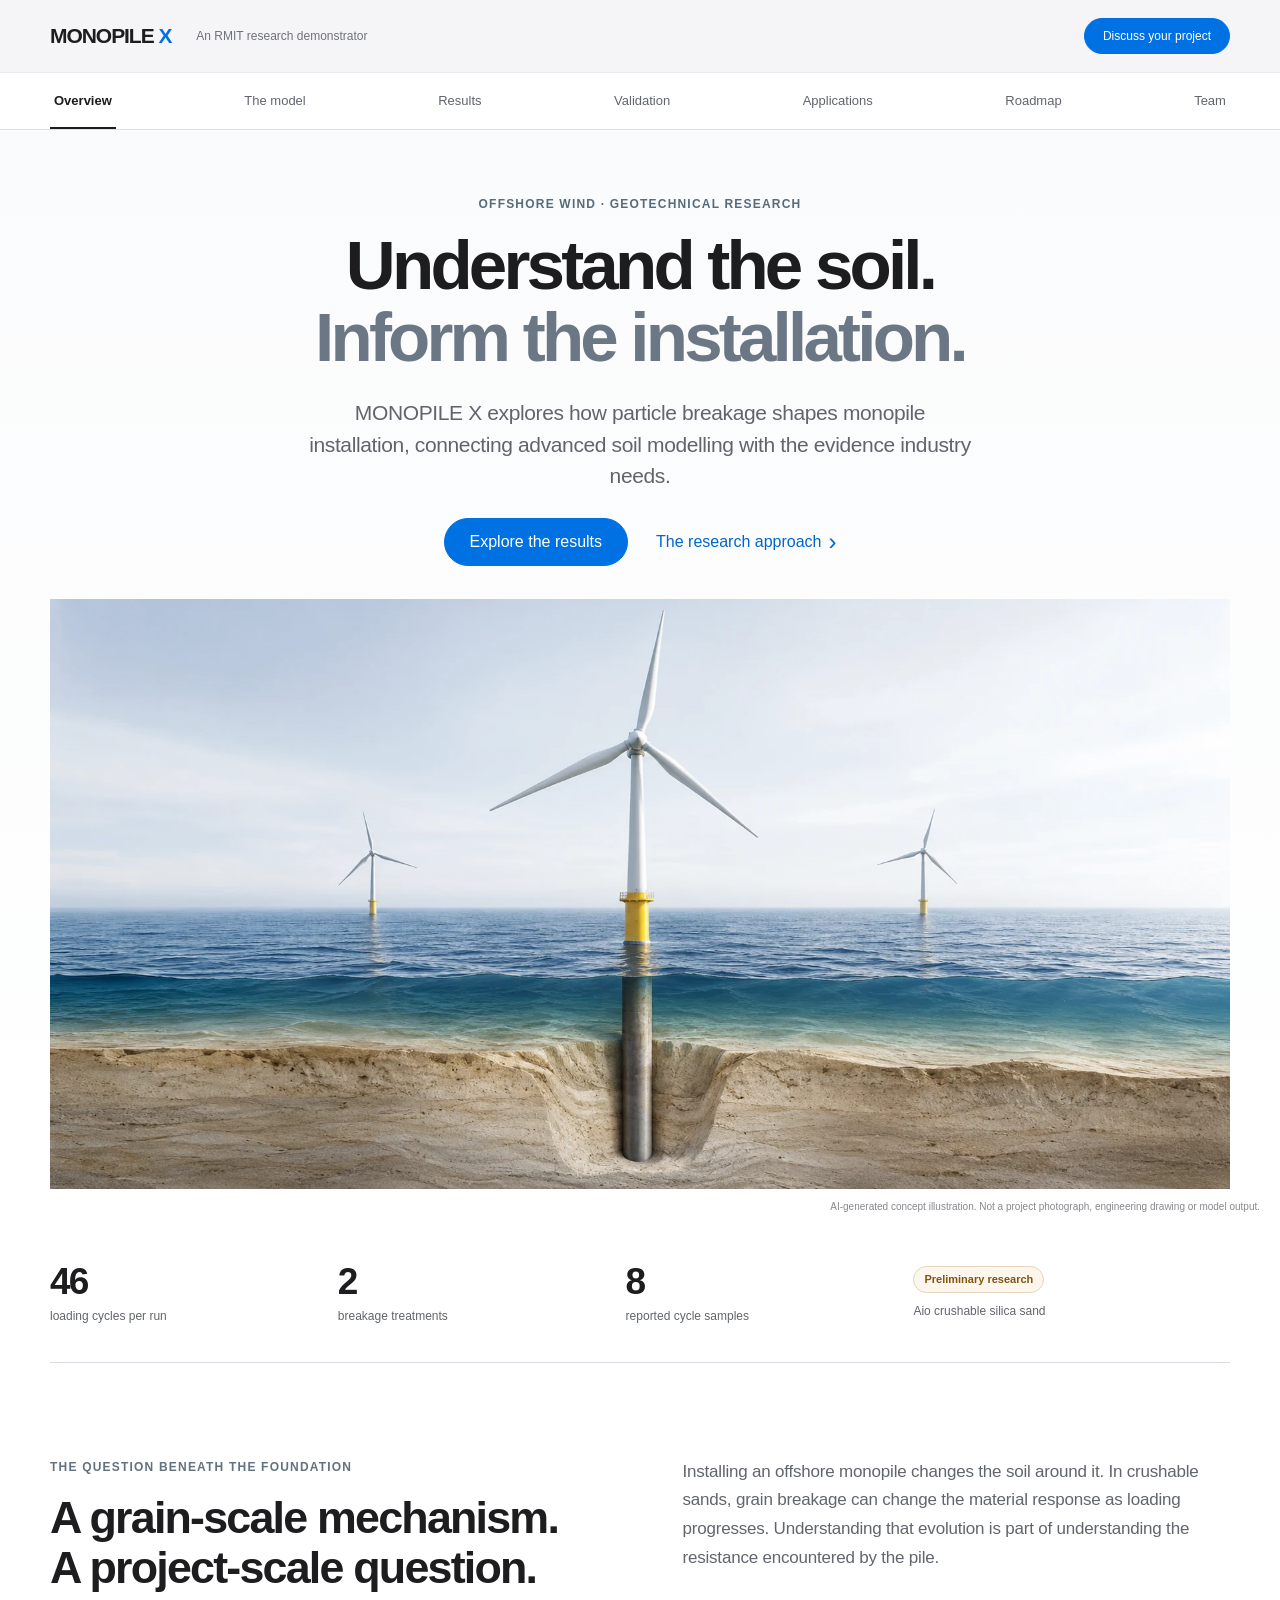
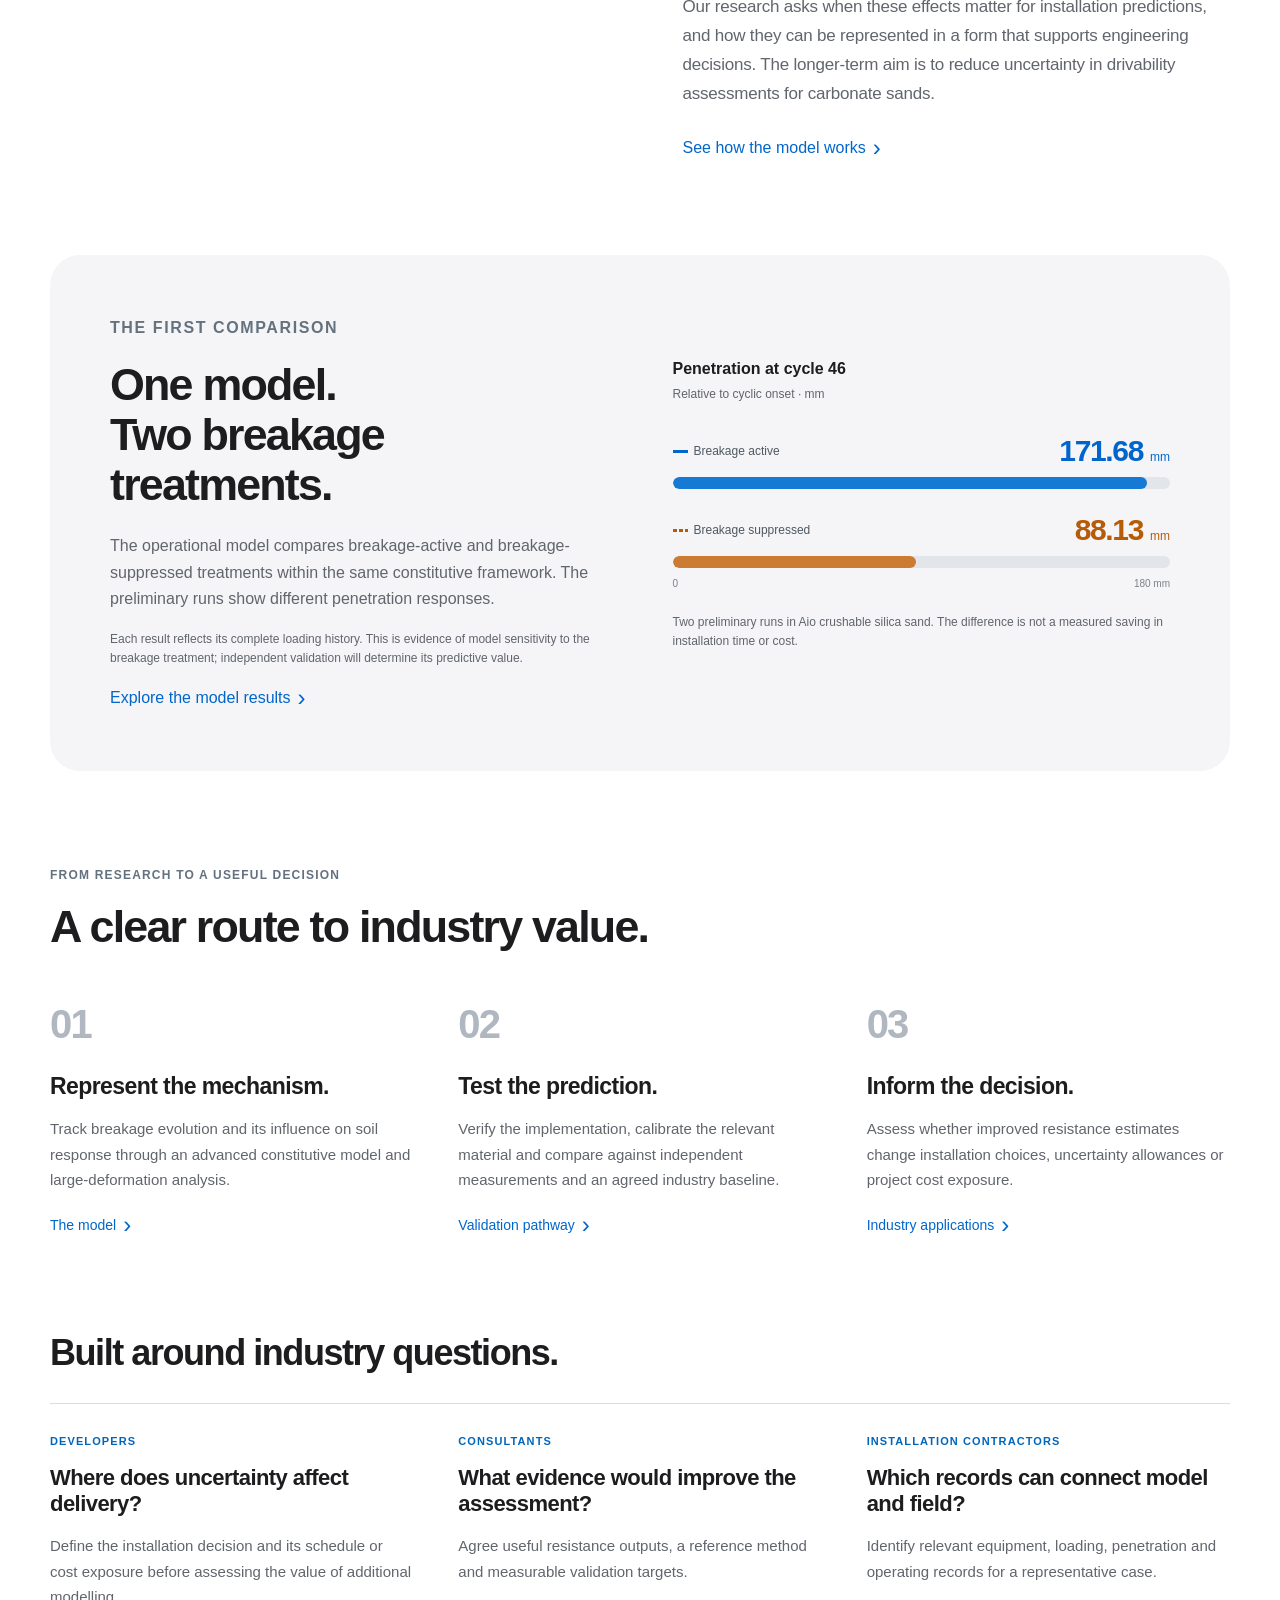
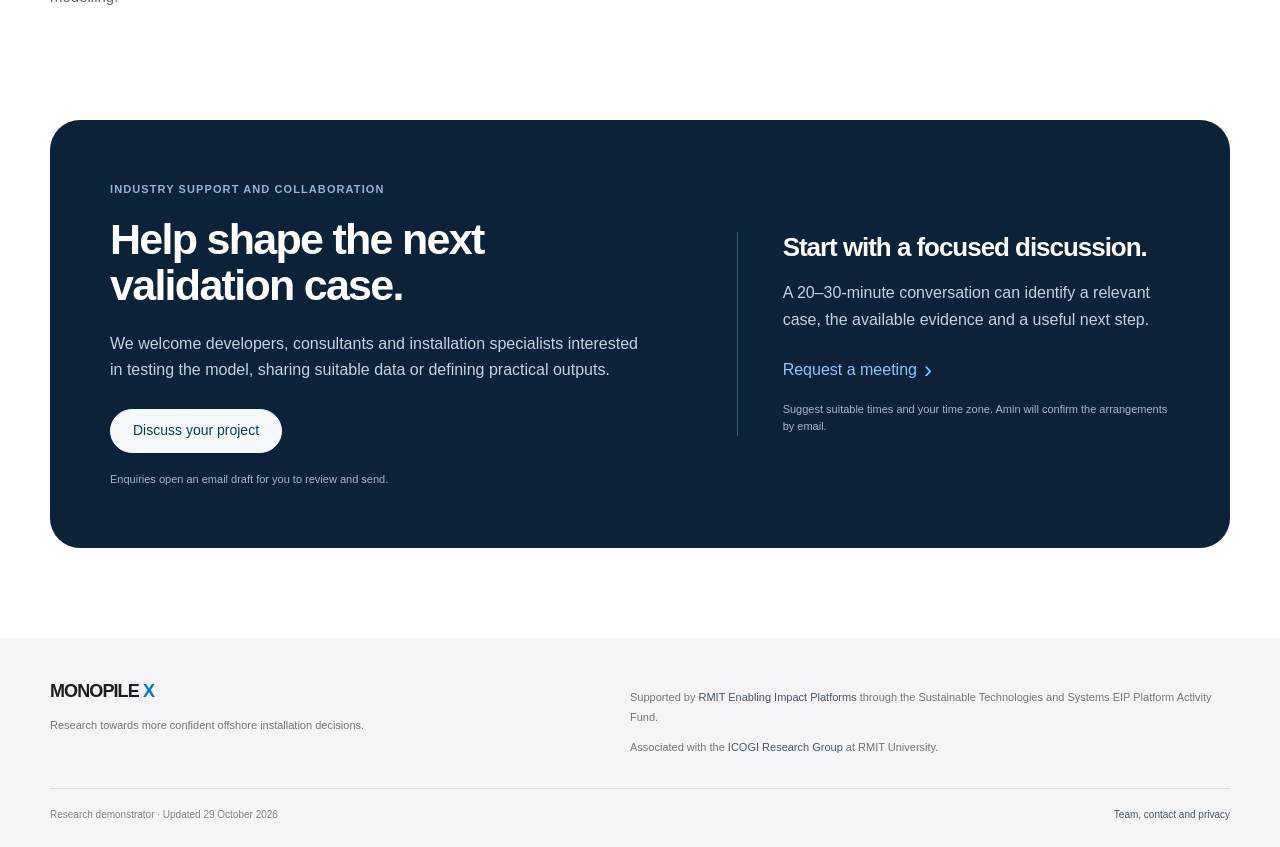
==== commit c430c878: "Refine MONOPILE X narrative and editorial design; add Patrick Staubach credit" ====
--- a/index.html
+++ b/index.html
@@ -1,221 +1,44 @@
-<!DOCTYPE html><html lang="en"><head><meta charset="UTF-8"><meta name="viewport" content="width=device-width,initial-scale=1"><title>MONOPILE X | Breakage-aware monopile installation</title><meta name="description" content="Explore preliminary breakage-aware monopile simulations, the model theory and Abaqus implementation, and illustrative installation-cost scenarios from RMIT’s PAF activity."><link rel="canonical" href="https://aminghotbi.github.io/Monopile-X/">
-<script src="assets/analytics-config.js" defer></script>
-<script src="assets/analytics.js" defer></script>
-<script src="assets/industry-config.js" defer></script>
-<script src="assets/industry.js" defer></script>
-<link rel="stylesheet" href="assets/industry.css">
-<style>
-@import url('https://fonts.googleapis.com/css2?family=DM+Sans:wght@400;500;600;700&family=Space+Grotesk:wght@400;500;600;700&display=swap');
-:root{--bg:#070d18;--panel:#101b2c;--panel2:#142239;--line:#26354b;--txt:#eaf3ff;--muted:#8da3bf;--cyan:#38d5f5;--orange:#ffad66;--green:#52e4b0;--red:#fa7b8c}*{box-sizing:border-box}body{margin:0;background:radial-gradient(ellipse at 70% -15%,#173352 0%,transparent 55%),var(--bg);color:var(--txt);font-family:'DM Sans',sans-serif}button,input,select{font:inherit}button{cursor:pointer}.shell{max-width:1680px;margin:auto;padding:24px 28px}.top{display:flex;justify-content:space-between;align-items:center;gap:15px;border-bottom:1px solid var(--line);padding-bottom:19px}.brand{font:700 26px 'Space Grotesk';letter-spacing:2px}.brand span{color:var(--cyan)}.eyebrow{font-size:10px;color:var(--cyan);letter-spacing:2.4px;font-weight:700;text-transform:uppercase}.sub{color:var(--muted);font-size:12px;margin-top:6px}.pill{border:1px solid #335b66;background:#12353d;border-radius:50px;padding:8px 12px;color:#86f3dd;font-size:11px;font-weight:700}.actions{display:flex;align-items:center;gap:9px;flex-wrap:wrap}.btn{border:1px solid #39506a;background:#182941;color:var(--txt);padding:10px 15px;border-radius:9px;font-size:12px;font-weight:700}.btn:hover{border-color:var(--cyan)}.btn.primary{background:linear-gradient(120deg,#0f9dc2,#30d6ec);color:#03131c;border:0}.hero{padding:25px 0 18px;display:flex;justify-content:space-between;align-items:end;gap:20px}.hero h1{font:700 clamp(25px,3vw,43px) 'Space Grotesk';letter-spacing:-1.3px;margin:9px 0}.hero p{color:var(--muted);font-size:13px;max-width:760px;line-height:1.7;margin:0}.nav{display:flex;gap:7px;overflow:auto;border-bottom:1px solid var(--line);padding:8px 0 16px;margin-bottom:19px}.tab{white-space:nowrap;border:1px solid transparent;background:transparent;color:#a5b5cb;padding:11px 14px;border-radius:9px;font-size:12px;font-weight:700}.tab.active{background:#153347;border-color:#28617a;color:#6de6ff}.panel{background:linear-gradient(155deg,rgba(21,37,59,.96),rgba(12,23,39,.98));border:1px solid var(--line);border-radius:15px;padding:18px;box-shadow:0 15px 45px #0002}.section{display:none}.section.active{display:block}.grid{display:grid;grid-template-columns:260px minmax(300px,1fr) 315px;gap:16px}.panel-title{font:700 14px 'Space Grotesk';margin:0 0 7px}.muted{font-size:11px;color:var(--muted);line-height:1.6}.control{margin-top:19px}.control label{display:flex;justify-content:space-between;font-size:12px;font-weight:600;margin-bottom:9px}.control small{color:var(--cyan)}input[type=range]{width:100%;accent-color:var(--cyan)}.seg{display:flex;gap:5px;background:#0b1625;border-radius:9px;padding:4px}.seg button{flex:1;background:transparent;border:0;color:#8da3bf;padding:9px 5px;font-size:11px;border-radius:6px}.seg button.active{background:#24445a;color:#83eaff}.check{display:flex;align-items:center;gap:8px;color:var(--muted);font-size:12px;margin:13px 0}.check input{accent-color:var(--cyan)}.scene{position:relative;min-height:460px;padding:0;overflow:hidden;background:radial-gradient(circle at 50% 32%,#173a56,#091525 65%)}canvas#scene{width:100%;height:460px;display:block}.scene-head{position:absolute;top:17px;left:18px;right:18px;display:flex;justify-content:space-between;pointer-events:none}.scene-footer{position:absolute;bottom:14px;left:17px;color:#a8bdd0;font-size:10px;background:#091525c9;padding:9px;border-radius:7px;max-width:88%}.tag{background:#122d3e;border:1px solid #31576b;color:#7ddff2;padding:6px 9px;border-radius:6px;font-size:10px}.stats{display:grid;grid-template-columns:1fr 1fr;gap:10px}.stat{background:#0b1728;border:1px solid #26364a;padding:14px;border-radius:10px}.stat .num{font:700 25px 'Space Grotesk';margin:6px 0}.stat .label{font-size:10px;color:var(--muted)}.cyan{color:var(--cyan)}.orange{color:var(--orange)}.green{color:var(--green)}.chart-grid{display:grid;grid-template-columns:1.5fr 1fr;gap:16px;margin-top:16px}.chartbox{height:235px;width:100%}.chartbox canvas{width:100%;height:100%}.footnote{color:#91a9c4;font-size:11px;line-height:1.65;border-left:2px solid #4b8da7;padding-left:12px;margin-top:16px}.callout{padding:13px;background:#2b261d;border:1px solid #655136;color:#ffd6a5;border-radius:9px;font-size:11px;line-height:1.6;margin-top:15px}.kpi{display:grid;grid-template-columns:repeat(4,1fr);gap:12px;margin-bottom:16px}.kpi .stat .num{font-size:22px}.two{display:grid;grid-template-columns:1fr 1fr;gap:16px}.formgrid{display:grid;grid-template-columns:1fr 1fr;gap:12px}.field label{display:block;font-size:11px;color:var(--muted);margin:0 0 7px}.field input,.field select{width:100%;background:#0a1728;border:1px solid #30415a;border-radius:8px;color:var(--txt);padding:12px}.result{padding:20px;background:linear-gradient(120deg,#0d3541,#12253a);border:1px solid #287083;border-radius:12px;margin:15px 0}.result .big{font:700 38px 'Space Grotesk';color:var(--green)}.cards3{display:grid;grid-template-columns:repeat(3,1fr);gap:12px}.mini{background:#0b1728;border:1px solid var(--line);border-radius:10px;padding:15px}.mini h3{font-size:13px;margin:0 0 10px}.mini p{font-size:12px;color:var(--muted);line-height:1.7}.status{display:inline-block;font-size:10px;border:1px solid #71643d;color:#ffd388;background:#312b1e;border-radius:20px;padding:5px 8px}.data-table{width:100%;border-collapse:collapse;font-size:12px}.data-table th,.data-table td{padding:12px;border-bottom:1px solid #27394c;text-align:left}.data-table th{color:#94aac4;font-size:10px;text-transform:uppercase;letter-spacing:1px}.bar{height:7px;border-radius:5px;background:#203247;overflow:hidden}.bar span{display:block;height:100%;background:var(--cyan)}.footer{border-top:1px solid var(--line);margin-top:24px;padding-top:16px;color:#758aa4;font-size:10px;line-height:1.7}.wide{max-width:1200px;margin:auto}.badge-line{display:flex;gap:9px;align-items:center;flex-wrap:wrap}.scenario-note{font-size:11px;color:#f2c18e;margin-top:10px}.split{display:grid;grid-template-columns:1fr 1fr;gap:10px}.timeline{display:flex;justify-content:space-between;color:#819ab4;font-size:10px;margin-top:5px}.legend{display:flex;gap:13px;color:var(--muted);font-size:10px;flex-wrap:wrap}.dot{width:8px;height:8px;display:inline-block;border-radius:50%;margin-right:5px}.hidden{display:none!important}@media(max-width:1120px){.grid{grid-template-columns:240px 1fr}.right{grid-column:1/-1}.chart-grid{grid-template-columns:1fr}}@media(max-width:700px){.shell{padding:15px}.top,.hero{align-items:start;flex-direction:column}.grid,.two,.cards3,.kpi,.formgrid{grid-template-columns:1fr}.right{grid-column:auto}.scene{min-height:360px}canvas#scene{height:360px}.hero h1{font-size:29px}}@media print{body{background:white;color:#152439}.top,.nav,.actions,.control,.btn{display:none!important}.section{display:block!important;break-before:page}.panel,.mini,.stat{box-shadow:none;background:white;color:#152439;border:1px solid #ccc}.muted,.sub,.footnote{color:#456}.scene{display:none}.shell{max-width:none}}
-
-/* Model theory module and public handoff */
-a{color:var(--cyan)}
-.btn{text-decoration:none;display:inline-block}
-button:focus-visible,a:focus-visible,summary:focus-visible,input:focus-visible,select:focus-visible{outline:2px solid var(--cyan);outline-offset:4px}
-.theory-page h2{font:700 clamp(25px,3vw,34px) 'Space Grotesk',sans-serif;margin:10px 0 15px}
-.theory-lead{max-width:960px;font-size:15px;line-height:1.8;color:#b5c8de;margin:0 0 25px}
-.mechanism-path{list-style:none;padding:0;margin:0 0 24px;display:grid;grid-template-columns:repeat(4,1fr);border-top:1px solid #315268;border-bottom:1px solid #315268}
-.mechanism-path li{position:relative;padding:20px 22px 20px 0}
-.mechanism-path li:not(:last-child)::after{content:'→';position:absolute;right:12px;top:47%;color:var(--cyan)}
-.mechanism-path span{display:block;font:500 11px 'Space Grotesk',sans-serif;color:var(--cyan);margin-bottom:8px}
-.mechanism-path strong{display:block;font-size:14px;line-height:1.4}
-.mechanism-path small{display:block;font-size:11px;color:var(--muted);line-height:1.5;margin-top:6px;max-width:210px}
-.theory-copy{padding:24px}.theory-copy h3,.theory-benchmark h3,.theory-outlook h3{font:600 20px 'Space Grotesk',sans-serif;margin:10px 0 16px;line-height:1.4}
-.theory-copy p,.theory-copy li,.theory-benchmark p,.theory-outlook p,.theory-details p,.theory-details li{color:#b5c8de;font-size:13px;line-height:1.8}
-.theory-copy p{margin:0 0 14px}.implementation-list{padding-left:21px;margin:0}.implementation-list li{padding-left:5px;margin-bottom:14px}.implementation-list strong{color:var(--txt)}
-.theory-copy .theory-secondary{font-size:12px;color:#95aec9;border-top:1px solid var(--line);padding-top:15px;margin:16px 0 0}
-.theory-details{border-top:1px solid #315268;margin-top:20px;padding-top:16px}.theory-details summary{cursor:pointer;color:var(--cyan);font-size:13px;font-weight:700;padding:4px 0;line-height:1.6}.theory-details[open] summary{margin-bottom:12px}.theory-details p:last-child{margin-bottom:0}
-.equation{font-family:Georgia,serif;font-size:20px;line-height:1.6;color:var(--txt);padding:12px 0;overflow-wrap:anywhere}
-.theory-benchmark{margin:28px 0;padding:0 0 22px;border-bottom:1px solid var(--line)}
-.theory-benchmark dl{display:grid;grid-template-columns:repeat(4,1fr);gap:16px;margin:16px 0}.theory-benchmark dt{font-size:11px;color:var(--muted);margin-bottom:8px}.theory-benchmark dd{font-size:13px;line-height:1.6;margin:0;font-weight:600}.theory-benchmark p{margin:18px 0 0}
-.theory-outlook{display:grid;grid-template-columns:1.15fr 1fr;gap:36px}.theory-outlook p{margin-top:0}.theory-link{font-size:12px;font-weight:700;text-underline-offset:4px}.theory-sources{margin-top:28px}.theory-sources ul{padding-left:20px}.theory-sources li{margin:8px 0}
-.theory-contact{display:flex;align-items:center;justify-content:space-between;gap:20px;margin:26px 0 10px;border-top:1px solid var(--line);padding-top:24px;font-size:13px;color:#b5c8de}
-.project-footer{display:flex;justify-content:space-between;align-items:center;gap:30px}.project-footer .credits{max-width:1050px}.project-footer p{margin:0 0 9px}.project-footer img{width:225px;max-width:100%;height:auto;flex-shrink:0}.project-footer a{color:#a4cddd;text-underline-offset:3px}
-@media(max-width:900px){.mechanism-path,.theory-benchmark dl{grid-template-columns:repeat(2,1fr)}.mechanism-path li:nth-child(2)::after{content:none}.theory-columns,.theory-outlook{grid-template-columns:1fr}.theory-outlook{gap:8px}.project-footer{align-items:flex-start;flex-direction:column}}
-@media(max-width:540px){.mechanism-path{grid-template-columns:1fr}.mechanism-path li{padding:15px 0 22px}.mechanism-path li:not(:last-child)::after{content:'↓';top:auto;right:auto;bottom:0;left:0}.theory-benchmark dl{grid-template-columns:1fr 1fr}.theory-copy{padding:18px}.theory-contact{align-items:flex-start;flex-direction:column}}
-@media print{.theory-page p,.theory-page li,.theory-page small,.theory-page dt,.theory-contact{color:#26394d}.theory-page h3,.theory-page strong,.equation{color:#152439}.theory-contact .btn{display:none}.mechanism-path{break-inside:avoid}.theory-columns{display:block}.theory-copy{break-inside:avoid;margin-bottom:16px}.project-footer img{width:170px}}
-
-.about-page{max-width:1080px;padding-bottom:24px}
-.about-layout{display:grid;grid-template-columns:1fr 1fr;gap:16px}
-.about-copy{padding:24px}
-.about-copy p{font-size:13px;line-height:1.8;color:#b5c8de;margin:14px 0}
-.about-copy a{color:#8fe5f5;text-underline-offset:3px;overflow-wrap:anywhere}
-.about-copy a:hover{color:#fff}
-.about-people{margin:20px 0 0;display:grid;gap:22px}
-.about-people dt{font-size:12px;line-height:1.6;color:var(--muted);margin-bottom:4px}
-.about-people dd{font-size:15px;line-height:1.6;margin:0;color:var(--txt)}
-.about-logo{width:260px;max-width:100%;height:auto;margin-top:18px}
-.about-sources{margin-top:16px}
-.about-contact-heading{margin-top:24px}
-.about-contact{display:flex;align-items:center;flex-wrap:wrap;gap:12px}
-@media(max-width:700px){.about-layout{grid-template-columns:1fr}.about-copy{padding:20px}}
-@media print{.about-copy p,.about-people dt,.about-people dd{color:#26394d}.about-copy a{color:#154b68}.about-layout{display:block}.about-copy{break-inside:avoid;margin-bottom:16px}.about-logo{width:220px}}
-.collaboration-banner{display:flex;justify-content:space-between;align-items:center;gap:22px;padding:15px 18px;margin:2px 0 10px;border:1px solid #29495a;border-radius:11px;background:#102533}
-.collaboration-banner strong{display:block;font-size:13px;line-height:1.6;color:#c5f2fb}
-.collaboration-banner span{display:block;font-size:12px;line-height:1.7;color:#a7bdd0;margin-top:2px}
-.collaboration-banner .btn{white-space:nowrap;text-decoration:none;flex-shrink:0}
-.progress-page{max-width:1200px;padding-bottom:24px}
-.progress-intro{max-width:890px;font-size:13px;line-height:1.8;color:#b5c8de;margin-bottom:22px}
-.progress-overview{padding:26px}
-.progress-summary{display:flex;justify-content:space-between;align-items:flex-start;gap:30px;margin-bottom:30px}
-.progress-number{font:700 58px 'Space Grotesk';color:var(--green);line-height:1.2;margin-top:8px}.progress-number span{font-size:30px}
-.progress-summary p{font-size:12px;line-height:1.7;color:#b5c8de;margin:8px 0 0}
-.progress-context{max-width:440px}
-.progress-scroll{overflow-x:auto;padding-bottom:4px}
-.progress-visual{min-width:900px}
-.phase-track,.phase-labels{display:grid;grid-template-columns:55fr 12fr 12fr 12fr 9fr;gap:4px}
-.phase-track{height:26px;border-radius:7px;overflow:hidden;background:#091625}
-.phase-segment.complete{background:var(--green)}
-.phase-segment.current{background:repeating-linear-gradient(135deg,#27849b 0,#27849b 8px,#1d566a 8px,#1d566a 16px)}
-.phase-segment.planned{background:#24364c}
-.phase-labels{margin-top:13px}
-.phase-labels>div{padding-right:12px}
-.phase-labels strong{display:block;font-size:12px;line-height:1.6;color:#dce9f8}
-.phase-labels span{display:block;font-size:11px;color:var(--muted);margin-top:5px}
-.progress-legend{display:flex;flex-wrap:wrap;gap:22px;font-size:11px;color:#a7bdd0;margin-top:22px}
-.progress-legend span{display:flex;align-items:center;gap:7px}.progress-legend i{display:block;width:12px;height:12px;border-radius:3px}
-.legend-complete{background:var(--green)}.legend-current{background:repeating-linear-gradient(135deg,#27849b 0,#27849b 3px,#1d566a 3px,#1d566a 6px)}.legend-planned{background:#24364c;border:1px solid #465971}
-.progress-scroll-hint{display:none}
-.phase-details{display:grid;grid-template-columns:1fr 1fr;gap:16px;list-style:none;padding:0;margin:20px 0}
-.phase-detail{padding:22px}.phase-detail:last-child{grid-column:1/-1}
-.phase-heading{display:flex;justify-content:space-between;align-items:flex-start;gap:14px}
-.phase-heading h3{font:700 14px 'Space Grotesk';line-height:1.6;margin:0}
-.phase-status{font-size:10px;line-height:1.5;padding:4px 9px;border:1px solid #405069;border-radius:20px;white-space:nowrap;color:#9fb1c8}
-.phase-status.done{border-color:#34705e;color:#77e9bf;background:#12352d}.phase-status.underway{border-color:#2b6980;color:#8de5fa;background:#133347}
-.phase-detail p,.progress-paf p{font-size:12px;line-height:1.8;color:#b5c8de;margin:12px 0 0}.phase-detail strong{color:#d8e5f4}
-.progress-paf{padding:22px}.progress-paf a{color:#8fe5f5;text-underline-offset:3px}
-@media(max-width:800px){.collaboration-banner{align-items:flex-start;flex-direction:column;gap:12px}.progress-summary{flex-direction:column;gap:18px}.progress-context{max-width:none}.phase-details{grid-template-columns:1fr}.phase-detail:last-child{grid-column:auto}.progress-scroll-hint{display:block;color:var(--muted);font-size:11px;margin:12px 0 0}}
-@media(max-width:540px){.progress-overview{padding:20px}.phase-heading{flex-wrap:wrap}.progress-number{font-size:48px}}
-@media print{.collaboration-banner{display:none}.progress-intro,.progress-summary p,.phase-labels strong,.phase-labels span,.progress-legend,.phase-detail p,.phase-detail strong,.progress-paf p{color:#26394d}.progress-visual{min-width:0}.phase-details{display:block}.phase-detail{break-inside:avoid;margin-bottom:14px}.progress-overview{break-inside:avoid}.progress-scroll-hint{display:none}.phase-track{-webkit-print-color-adjust:exact;print-color-adjust:exact}}
-.about-logos{display:flex;align-items:center;gap:24px;flex-wrap:wrap;margin-top:20px}.about-logos .about-logo{margin-top:0;width:240px}.icogi-logo{display:block;width:160px;max-width:100%;height:auto;border-radius:6px}
-.top{align-items:flex-start}
-.header-brand{flex:1;min-width:0}.header-evidence{display:inline-block;margin-top:13px}
-.industry-contact{flex:0 1 475px;min-width:0;padding:16px 18px;border:1px solid #2f6173;border-radius:12px;background:linear-gradient(135deg,#143244,#112438)}
-.industry-contact h2{font:700 14px 'Space Grotesk';line-height:1.5;margin:0;color:#c7f4ff}
-.industry-contact p{font-size:12px;line-height:1.7;color:#b5c8de;margin:7px 0 10px}
-.inquiry-details{margin-top:13px}.inquiry-toggle{display:inline-flex;align-items:center;gap:22px;list-style:none;cursor:pointer}.inquiry-toggle::-webkit-details-marker{display:none}.inquiry-toggle::after{content:'+';font-size:18px;line-height:1}.inquiry-details[open]>.inquiry-toggle::after{content:'−'}.inquiry-toggle:focus-visible,.inquiry-send:focus-visible{outline:2px solid #a9f2ff;outline-offset:4px}
-.inquiry-form{margin-top:17px;padding-top:17px;border-top:1px solid #315166;display:grid;gap:13px}.inquiry-row{display:grid;grid-template-columns:1fr 1fr;gap:12px}.inquiry-field{display:grid;gap:6px;min-width:0}.inquiry-field label{font-size:12px;line-height:1.5;color:#deedf9;font-weight:600}.inquiry-field label span{font-weight:400;color:#9fb5cc}.inquiry-field input,.inquiry-field textarea{display:block;width:100%;min-width:0;border:1px solid #38556d;border-radius:7px;background:#0b1a2b;color:var(--txt);padding:10px 11px;font:400 14px/1.5 'DM Sans',sans-serif}.inquiry-field textarea{resize:vertical;min-height:110px}.inquiry-field textarea::placeholder{color:#829ab5}.inquiry-field input:focus,.inquiry-field textarea:focus{outline:2px solid #64d5ee;outline-offset:2px}.industry-contact .inquiry-note{font-size:10px;line-height:1.7;color:#a9bed3;margin:0}.inquiry-send{justify-self:start}
-.nav{flex-wrap:wrap;overflow:visible;gap:7px}
-.tab{display:inline-flex;align-items:center;gap:8px}
-.tab-label{font-size:9px;font-weight:600;line-height:1.4;letter-spacing:.1px;padding:3px 6px;border-radius:4px;border:1px solid #44536a;color:#b8c8dc}
-.tab-label.preliminary{border-color:#30627c;color:#8ed6ef;background:#102e40}
-.tab-label.indicative{border-color:#7a643b;color:#ffd58a;background:#332b1d}
-.tab-label.future{border-color:#8e794f;color:#eed5a5;border-style:dashed}
-.tab-label.planning{border-color:#4d5574;color:#c5cbea;background:#1f253b}
-.scenarios-page{padding-bottom:20px}.scenario-intro,.scenario-description{font-size:13px;line-height:1.8;color:#b5c8de;max-width:940px;margin:12px 0 22px}
-.scenario-title{font:700 18px 'Space Grotesk';line-height:1.6;margin:0 0 10px}.scenario-title .status{vertical-align:middle;margin-left:8px}
-.scenario-topic{margin-top:24px}.scenario-value{margin-top:32px;padding-top:26px;border-top:1px solid var(--line)}
-.feature-label{display:inline-block;font:600 10px 'DM Sans',sans-serif;color:#e3c48c;border:1px dashed #73613d;border-radius:4px;padding:3px 6px;margin-left:6px;vertical-align:middle}
-.progress-current-status{padding:20px 24px;margin-bottom:18px}.progress-current-status p{color:#b5c8de;font-size:13px;line-height:1.8;margin:10px 0 0}
-.about-contact-panel{margin-top:16px}
-@media(max-width:950px){.top{flex-direction:column;align-items:stretch}.industry-contact{flex:auto;width:100%}}
-@media(max-width:540px){.tab{font-size:11px;padding:10px 9px;gap:6px}.tab-label{font-size:8px}.industry-contact{padding:15px}.inquiry-row{grid-template-columns:1fr}.inquiry-field input,.inquiry-field textarea{font-size:16px}.scenario-title{font-size:16px}.scenario-title .status{margin:6px 0 0;display:table}.progress-current-status{padding:18px 20px}}
-@media print{.industry-contact{display:none}.scenario-intro,.scenario-description,.progress-current-status p{color:#26394d}.scenario-value{border-color:#bbb}.progress-current-status{break-inside:avoid}.scenario-topic{break-inside:auto}}
-
-#analytics-privacy[hidden]{display:none}.analytics-privacy{margin-top:16px}.analytics-privacy .analytics-choice-status{font-size:12px;color:#a9dbe9}.analytics-toggle{display:inline-flex;align-items:center;gap:10px;min-height:44px;font-size:13px;cursor:pointer}.analytics-toggle input{width:18px;height:18px;accent-color:#58d1e8}.analytics-toggle input:focus-visible{outline:2px solid #8ee8fc;outline-offset:3px}
-@media print{.analytics-toggle{display:none}}
-</style><link rel="stylesheet" href="assets/vibrant.css"></head><body><div class="shell"><header class="top">
-  <div class="header-brand"><div class="brand">MONOPILE <span>X</span></div><div class="sub">INSTALLATION INTELLIGENCE LAB <span style="margin-left:10px;color:#4c6988">/ PAF INDUSTRY DEMONSTRATOR</span></div><span class="pill header-evidence">● PRELIMINARY MODEL EVIDENCE</span></div>
-  <aside class="industry-contact" aria-labelledby="industry-contact-title">
-    <h2 id="industry-contact-title">Industry collaboration and discussion</h2>
-    <p>We seek industry support and collaboration on validation cases, practical drivability outputs and installation decisions.</p>
-    <details class="inquiry-details" id="industry-inquiry">
-      <summary class="btn primary inquiry-toggle">Submit an inquiry</summary>
-      <div class="industry-direct-enquiry" id="industry-direct-enquiry" hidden>
-        <p>Send your enquiry using the form below. If it does not appear, <a id="industry-form-external" target="_blank" rel="noopener noreferrer">open the form in a new tab</a>.</p>
-      </div>
-      <form class="inquiry-form" id="industry-inquiry-form" action="mailto:amin.ghotbi@rmit.edu.au?cc=aminghotbi%40gmail.com&amp;subject=MONOPILE%20X%20industry%20inquiry" method="POST" enctype="text/plain" accept-charset="UTF-8" aria-labelledby="industry-contact-title" aria-describedby="inquiry-delivery-note">
-        <div class="inquiry-row">
-          <div class="inquiry-field"><label for="inquiry-name">Name</label><input id="inquiry-name" name="name" type="text" autocomplete="name" maxlength="120" required></div>
-          <div class="inquiry-field"><label for="inquiry-organisation">Organisation <span>(optional)</span></label><input id="inquiry-organisation" name="organisation" type="text" autocomplete="organization" maxlength="160"></div>
-        </div>
-        <div class="inquiry-field"><label for="inquiry-email">Your email</label><input id="inquiry-email" name="email" type="email" autocomplete="email" maxlength="254" required></div>
-        <div class="inquiry-field"><label for="inquiry-topic">Topic</label><select id="inquiry-topic" name="topic" required><option value="">Choose a topic</option><option>Technical discussion</option><option>Validation data</option><option>Collaboration</option><option>Meeting request</option></select></div>
-        <div class="inquiry-field"><label for="inquiry-message">What would you like to discuss?</label><textarea id="inquiry-message" name="message" rows="4" maxlength="3000" placeholder="Tell us about your project, validation data or collaboration idea." required></textarea></div>
-        <p class="inquiry-note" id="inquiry-delivery-note">This form opens a draft in your email app for you to review and send.</p>
-        <button class="btn primary inquiry-send" type="submit">Continue in email</button>
-        <p class="inquiry-note" id="inquiry-status" role="status" aria-live="polite"></p>
-      </form>
-    </details>
-    <div class="industry-header-links"><a class="btn" href="#start" data-open-meeting>Request a meeting</a></div>
-  </aside>
-</header><div class="hero"><div class="hero-copy"><div class="eyebrow">Decision support / Particle breakage / Offshore foundations</div><h1>From soil behaviour to <span class="cyan">better decisions.</span></h1><p>Explore preliminary monopile installation simulations, compare particle-breakage treatments, and test transparent project-value assumptions. Every displayed claim is tied to its evidence status.</p><div class="tag">AIO CRUSHABLE SILICA SAND · 46 CYCLES · 2 RUNS</div></div><figure class="offshore-figure"><img src="assets/offshore-monopile.svg" alt="Offshore wind turbines with a monopile foundation extending through the water into the seabed, alongside a detail of soil grains." width="760" height="430" fetchpriority="high"><figcaption>Offshore monopile concept · schematic, not to scale or a simulation result</figcaption></figure></div><nav class="nav" id="nav">
-  <button class="tab active" data-tab="start">Start here <span class="tab-label">Industry guide</span></button>
-  <button class="tab" data-tab="sandbox" title="Current preliminary model results and schematic visualisation">◈ 3D Digital Sandbox <span class="tab-label preliminary">Preliminary</span></button>
-  <button class="tab" data-tab="theory">Model theory</button>
-  <button class="tab" data-tab="scenarios" title="Recorded comparisons, illustrative cost assumptions and a future prediction workflow">◇ What-if &amp; Value <span class="tab-label indicative">Indicative</span></button>
-  <button class="tab" data-tab="evidence">◎ Evidence &amp; Validation</button>
-  <button class="tab" data-tab="methods" title="Proposed industry interfaces requiring further model development and validation">↗ Industry Roadmap <span class="tab-label future">Future</span></button>
-  <button class="tab" data-tab="progress" title="Proposed phase weights and current milestone status">Project progress <span class="tab-label planning">Planning</span></button>
-  <button class="tab" data-tab="about">About</button>
-</nav>
+<!DOCTYPE html>
+<html lang="en-AU"><head><meta charset="UTF-8"><meta name="viewport" content="width=device-width,initial-scale=1">
+<title>MONOPILE X | Breakage-aware monopile installation</title>
+<meta name="description" content="An RMIT research demonstrator connecting particle-breakage modelling with offshore monopile installation. Explore preliminary results, the validation pathway and industry collaboration.">
+<meta name="theme-color" content="#f5f5f7"><link rel="canonical" href="https://aminghotbi.github.io/Monopile-X/">
+<meta property="og:type" content="website"><meta property="og:title" content="MONOPILE X — Understand the soil. Inform the installation."><meta property="og:description" content="Breakage-aware monopile research, preliminary model results and pathways to industry validation."><meta property="og:url" content="https://aminghotbi.github.io/Monopile-X/"><meta property="og:image" content="https://aminghotbi.github.io/Monopile-X/assets/offshore-hero.webp"><meta property="og:image:alt" content="Concept illustration of an offshore wind turbine and its monopile foundation."><meta name="twitter:card" content="summary_large_image">
+<link rel="icon" href="assets/favicon.svg" type="image/svg+xml"><link rel="stylesheet" href="assets/site.css">
+<script src="assets/analytics-config.js" defer></script><script src="assets/analytics.js" defer></script><script src="assets/app.js" defer></script><script src="assets/industry-config.js" defer></script><script src="assets/industry.js" defer></script>
+</head><body><a class="skip-link" href="#main">Skip to content</a>
+<header class="site-header"><div class="header-inner"><a class="brand" href="#start" data-guide-route="start" aria-label="MONOPILE X overview">MONOPILE <span>X</span></a><span class="header-context">An RMIT research demonstrator</span><a class="btn primary header-cta" href="#about" data-open-enquiry="Collaboration">Discuss your project</a></div></header>
+<div class="navigation-wrap"><nav class="nav" id="nav" aria-label="Project sections"><button class="tab active" data-tab="start">Overview</button><button class="tab" data-tab="theory">The model</button><button class="tab" data-tab="sandbox">Results</button><button class="tab" data-tab="evidence">Validation</button><button class="tab" data-tab="scenarios">Applications</button><button class="tab" data-tab="progress">Roadmap</button><button class="tab" data-tab="about">Team</button></nav></div><main id="main" tabindex="-1"><noscript><style>.section{display:block}.navigation-wrap,.header-cta,.hero-actions,.grid,.chart-grid,.scenario-value,.inquiry-dialog{display:none}</style><p class="content" style="padding-top:20px">Interactive comparisons require JavaScript. The project narrative and reported sample table are available below.</p></noscript>
 <section class="section active" id="start">
-  <div class="wide industry-guide">
-    <div class="guide-heading">
-      <div><div class="eyebrow">An introduction for industry</div><h2>Why include particle breakage in installation modelling?</h2><p>MONOPILE X connects research on crushable soils with the decisions involved in offshore monopile installation. Explore the current evidence and where industry collaboration can take it next.</p></div>
-      <span class="guide-reading-time">60-second introduction</span>
-    </div>
-    <div class="research-pathway" aria-label="Research pathway: model implementation to future industry validation">
-      <a class="pathway-stage" href="#theory" data-guide-route="theory"><span class="pathway-icon" aria-hidden="true"><svg viewBox="0 0 56 56" fill="none" stroke="currentColor" stroke-width="2.2"><circle cx="15" cy="28" r="10"/><path d="m15 18-3 10 7 4-3 6M27 28h7m-4-4 4 4-4 4"/><circle cx="42" cy="16" r="4"/><circle cx="45" cy="29" r="5"/><circle cx="39" cy="41" r="3"/></svg></span><span><strong>Particle breakage</strong><small>Represent evolving soil behaviour</small></span></a>
-      <a class="pathway-stage" href="#sandbox" data-guide-route="sandbox"><span class="pathway-icon" aria-hidden="true"><svg viewBox="0 0 56 56" fill="none" stroke="currentColor" stroke-width="2.5" stroke-linecap="round" stroke-linejoin="round"><path d="M10 10v36h37M15 36l9-3 9-12 12-7M15 39l9-1 9-5 12-2"/><circle cx="33" cy="21" r="2.5" fill="currentColor"/></svg></span><span><strong>Model response</strong><small>Compare the preliminary runs</small></span></a>
-      <a class="pathway-stage" href="#evidence" data-guide-route="evidence"><span class="pathway-icon" aria-hidden="true"><svg viewBox="0 0 56 56" fill="none" stroke="currentColor" stroke-width="2.5" stroke-linecap="round"><circle cx="24" cy="24" r="13"/><path d="m34 34 12 12M18 29v-6m6 6V17m6 12v-9"/></svg></span><span><strong>Industry validation</strong><small>Next: test against independent evidence</small></span></a>
-    </div>
-    <ol class="guide-steps" aria-label="From the installation problem to industry validation">
-      <li class="panel guide-card">
-        <span class="guide-step-number" aria-hidden="true">01</span>
-        <h3>The installation question</h3>
-        <p>When soil grains crush, their behaviour changes. Understanding how this affects pile penetration and mobilised resistance could help engineers assess installation uncertainty in crushable deposits, including carbonate sands.</p>
-        <p>The practical question is how much these effects matter for a particular installation decision.</p>
-        <figure class="guide-mechanism"><img src="assets/pile-soil-response.svg" alt="Schematic showing cyclic loading, pile motion and the surrounding soil response." width="520" height="150" loading="lazy"><figcaption>Conceptual pile–soil interaction · not a model output</figcaption></figure>
-        <a class="guide-text-link" href="#theory" data-guide-route="theory">Explore the model theory →</a>
-      </li>
-      <li class="panel guide-card">
-        <span class="guide-step-number" aria-hidden="true">02</span>
-        <h3>What the model currently shows</h3>
-        <p>An advanced constitutive model tracks breakage evolution within an Abaqus CEL implementation. The current demonstration compares two preliminary 46-cycle runs in Aio crushable silica sand.</p>
-        <figure class="guide-result">
-          <figcaption>Penetration at cycle 46, relative to cyclic onset</figcaption>
-          <div class="guide-bar-row"><div class="guide-bar-label"><span>Breakage active</span><strong class="cyan">171.68 mm</strong></div><div class="guide-bar-track" aria-hidden="true"><span style="width:95.3777778%"></span></div></div>
-          <div class="guide-bar-row"><div class="guide-bar-label"><span>Breakage suppressed</span><strong class="orange">88.13 mm</strong></div><div class="guide-bar-track suppressed" aria-hidden="true"><span style="width:48.9611111%"></span></div></div>
-          <div class="guide-bar-scale" aria-hidden="true"><span>0</span><span>180 mm</span></div>
-        </figure>
-        <p class="guide-evidence-note">The comparison reflects each run’s complete loading history. It demonstrates sensitivity to the breakage treatment; field performance and cost savings remain to be validated.</p>
-        <a class="guide-text-link" href="#sandbox" data-guide-route="sandbox">Explore the sampled cycles →</a>
-      </li>
-      <li class="panel guide-card">
-        <span class="guide-step-number" aria-hidden="true">03</span>
-        <h3>How validated results could help</h3>
-        <p>Verified resistance estimates could inform drivability assessments and comparisons of installation strategies. Independent validation would establish whether this improves predictions for the conditions of interest.</p>
-        <p>The value calculator lets you explore what a change in installation time could mean commercially, using your own assumptions.</p>
-        <a class="guide-text-link" href="#scenarios" data-guide-route="scenarios">Explore installation value scenarios →</a>
-      </li>
-      <li class="panel guide-card">
-        <span class="guide-step-number" aria-hidden="true">04</span>
-        <h3>What we want to test with industry</h3>
-        <p>We seek representative laboratory or installation records, an agreed engineering baseline, and a focused validation case. Industry feedback will help define useful outputs and the decisions they need to support.</p>
-        <p>Carbonate calibration and independent installation validation remain in progress.</p>
-        <a class="guide-text-link" href="#start" data-open-enquiry="Validation data">Discuss a validation case →</a>
-      </li>
-    </ol>
-    <h3 class="guide-section-heading">Explore what matters to your work</h3>
-    <div class="guide-routes">
-      <article class="panel guide-route"><div class="eyebrow">Developers</div><h4>Installation risk and project value</h4><p>Explore schedule and cost assumptions, and identify where better evidence could support a project decision.</p><a class="guide-text-link" href="#scenarios" data-guide-route="scenarios">Explore the value scenarios →</a></article>
-      <article class="panel guide-route"><div class="eyebrow">Consultants</div><h4>Model evidence and validation</h4><p>Review the current evidence, calibration needs and proposed comparisons with engineering practice.</p><a class="guide-text-link" href="#evidence" data-guide-route="evidence">Review the evidence →</a></article>
-      <article class="panel guide-route"><div class="eyebrow">Installation contractors</div><h4>Operating conditions and measured response</h4><p>Discuss how installation records and practical resistance outputs could inform the next validation study.</p><a class="guide-text-link" href="#methods" data-guide-route="methods">Explore the industry roadmap →</a></article>
-    </div>
-    <h3 class="guide-section-heading guide-contact-heading" id="industry-connect">Start a conversation</h3>
-    <div class="guide-contact-grid">
-      <article class="panel guide-contact-card"><div class="eyebrow">Enquiries and collaboration</div><h3>Tell us what would be useful</h3><p id="industry-enquiry-description">Ask a technical question, suggest a validation case or tell us about a collaboration opportunity.</p><a class="btn primary" href="#start" data-open-enquiry="Collaboration">Write an enquiry</a><small id="industry-enquiry-note">Prepare an email to Amin and send it through your email app.</small></article>
-      <article class="panel guide-contact-card"><div class="eyebrow">Industry meetings</div><h3 id="industry-booking-title">Arrange a research discussion</h3><p id="industry-booking-description">Request a 20–30-minute discussion about your project, the model or a possible validation case.</p><a class="btn primary" href="#start" data-open-meeting>Request a meeting</a><small id="industry-booking-note">Suggest a few suitable times and your time zone. Amin will confirm the arrangements by email.</small></article>
-    </div>
-  </div>
-</section>
-<section class="section" id="sandbox"><div class="grid"><div class="panel"><div class="eyebrow">01 / Controls</div><h2 class="panel-title" style="margin-top:8px">Simulation explorer</h2><p class="muted">Cycle-synchronised comparison of the two reported model treatments.</p><div class="control"><label>Loading cycle <small id="cycleLabel">46 / 46</small></label><input id="cycle" type="range" min="0" max="7" value="7" step="1"><div class="timeline"><span>0</span><span>8</span><span>16</span><span>20</span><span>30</span><span>35</span><span>40</span><span>46</span></div></div><div class="control"><label>Comparison mode</label><div class="seg" id="modes"><button data-mode="both" class="active">Side-by-side</button><button data-mode="active">Active</button><button data-mode="suppressed">Suppressed</button></div></div><div class="control"><label>Visual controls</label><label class="check"><input type="checkbox" id="soil" checked> Transparent soil cutaway</label><label class="check"><input type="checkbox" id="grid" checked> Depth reference grid</label><label class="check"><input type="checkbox" id="exaggerate" checked> Exaggerate motion for visibility</label></div><div class="control"><button class="btn primary" style="width:100%" id="play">▶ Play sampled cycles</button></div><div class="callout">⚠ 3D geometry is schematic. Vertical motion is visualised with an exaggerated scale; only the eight sampled cycle values are reported numerical outputs.</div></div><div class="panel scene"><canvas id="scene"></canvas><div class="scene-head"><div><div class="eyebrow">Live visualisation</div><div style="font-size:12px;margin-top:5px">Open-ended monopile / soil interaction</div></div><span class="tag">SCHEMATIC 3D</span></div><div class="scene-footer">DRAG to rotate · Scroll to zoom · Blue: breakage active · Amber: suppressed</div></div><div class="panel right"><div class="eyebrow">02 / Live readout</div><h2 class="panel-title" style="margin-top:8px">Response at selected cycle</h2><div class="stats"><div class="stat"><div class="label">ACTIVE PENETRATION</div><div class="num cyan" id="activeNum">171.68</div><div class="label">mm / relative to onset</div></div><div class="stat"><div class="label">SUPPRESSED PENETRATION</div><div class="num orange" id="suppNum">88.13</div><div class="label">mm / relative to onset</div></div><div class="stat"><div class="label">SEPARATION</div><div class="num" id="diffNum">83.55</div><div class="label">mm / active − suppressed</div></div><div class="stat"><div class="label">ACTIVE / SUPPRESSED</div><div class="num" id="ratioNum">1.95×</div><div class="label">penetration ratio</div></div></div><div style="margin-top:20px"><div class="panel-title">Soil state · cycle 46</div><p class="muted">Reported summary values, not cycle-specific maps.</p><div id="soilMetrics"></div></div><div class="footnote">The comparison reflects each run’s complete loading history. It shows sensitivity to the breakage treatment rather than an isolated cyclic-stage effect.</div></div></div><div class="chart-grid"><div class="panel"><div class="badge-line"><h2 class="panel-title">Penetration history</h2><span class="status">8 reported samples</span></div><div class="legend"><span><i class="dot" style="background:var(--cyan)"></i>Breakage active</span><span><i class="dot" style="background:var(--orange)"></i>Breakage suppressed</span></div><div class="chartbox"><canvas id="penetrationChart"></canvas></div></div><div class="panel"><h2 class="panel-title">Velocity at common loading phase</h2><p class="muted">Signed velocity (m/s); positive downward.</p><div class="chartbox"><canvas id="velocityChart"></canvas></div></div></div></section>
-<section class="section" id="theory">
-  <div class="wide theory-page">
-    <div class="eyebrow">Model background</div>
-    <h2>Model theory and implementation</h2>
-    <p class="theory-lead">Our model examines how particle crushing changes the soil response during monopile installation. It combines an advanced constitutive model with large-deformation analysis, so that changes in grading, stiffness and pore pressure can influence the resistance encountered by the pile.</p>
+  <div class="hero">
+    <p class="eyebrow">Offshore wind · Geotechnical research</p>
+    <h1>Understand the soil.<br><span>Inform the installation.</span></h1>
+    <p class="hero-lead">MONOPILE X explores how particle breakage shapes monopile installation, connecting advanced soil modelling with the evidence industry needs.</p>
+    <div class="hero-actions"><a class="btn primary" href="#sandbox" data-guide-route="sandbox">Explore the results</a><a class="text-link" href="#theory" data-guide-route="theory">The research approach <span aria-hidden="true">›</span></a></div>
+    <figure class="hero-visual"><img src="assets/offshore-hero.webp" srcset="assets/offshore-hero-mobile.webp 960w, assets/offshore-hero.webp 1774w" sizes="(max-width: 700px) 100vw, 1200px" width="1774" height="887" alt="Concept illustration of offshore wind turbines, with a cutaway revealing a monopile foundation below the seabed." fetchpriority="high"><figcaption>AI-generated concept illustration. Not a project photograph, engineering drawing or model output.</figcaption></figure>
+  </div>
+  <div class="content">
+    <div class="evidence-strip" aria-label="Current demonstration"><div><strong>46</strong><span>loading cycles per run</span></div><div><strong>2</strong><span>breakage treatments</span></div><div><strong>8</strong><span>reported cycle samples</span></div><div class="evidence-strip-status"><span class="status">Preliminary research</span><span>Aio crushable silica sand</span></div></div>
+    <article class="story-section story-split">
+      <div><p class="eyebrow">The question beneath the foundation</p><h2>A grain-scale mechanism.<br>A project-scale question.</h2></div>
+      <div class="story-copy"><p>Installing an offshore monopile changes the soil around it. In crushable sands, grain breakage can change the material response as loading progresses. Understanding that evolution is part of understanding the resistance encountered by the pile.</p><p>Our research asks when these effects matter for installation predictions, and how they can be represented in a form that supports engineering decisions. The longer-term aim is to reduce uncertainty in drivability assessments for carbonate sands.</p><a class="text-link" href="#theory" data-guide-route="theory">See how the model works <span aria-hidden="true">›</span></a></div>
+    </article>
+    <article class="result-story">
+      <div><p class="eyebrow">The first comparison</p><h2>One model.<br>Two breakage treatments.</h2><p>The operational model compares breakage-active and breakage-suppressed treatments within the same constitutive framework. The preliminary runs show different penetration responses.</p><p class="fine">Each result reflects its complete loading history. This is evidence of model sensitivity to the breakage treatment; independent validation will determine its predictive value.</p><a class="text-link" href="#sandbox" data-guide-route="sandbox">Explore the model results <span aria-hidden="true">›</span></a></div>
+      <figure class="comparison-figure"><figcaption>Penetration at cycle 46<span>Relative to cyclic onset · mm</span></figcaption><div class="compare-row"><div><span><i class="legend-mark active-mark"></i>Breakage active</span><strong>171.68 <small>mm</small></strong></div><div class="compare-track"><span style="width:95.3777778%"></span></div></div><div class="compare-row suppressed-row"><div><span><i class="legend-mark suppressed-mark"></i>Breakage suppressed</span><strong>88.13 <small>mm</small></strong></div><div class="compare-track"><span style="width:48.9611111%"></span></div></div><div class="compare-scale" aria-hidden="true"><span>0</span><span>180 mm</span></div><p class="fine">Two preliminary runs in Aio crushable silica sand. The difference is not a measured saving in installation time or cost.</p></figure>
+    </article>
+    <article class="story-section">
+      <p class="eyebrow">From research to a useful decision</p><h2 class="section-statement">A clear route to industry value.</h2>
+      <div class="editorial-three"><div><span class="step-index">01</span><h3>Represent the mechanism.</h3><p>Track breakage evolution and its influence on soil response through an advanced constitutive model and large-deformation analysis.</p><a class="text-link" href="#theory" data-guide-route="theory">The model <span aria-hidden="true">›</span></a></div><div><span class="step-index">02</span><h3>Test the prediction.</h3><p>Verify the implementation, calibrate the relevant material and compare against independent measurements and an agreed industry baseline.</p><a class="text-link" href="#evidence" data-guide-route="evidence">Validation pathway <span aria-hidden="true">›</span></a></div><div><span class="step-index">03</span><h3>Inform the decision.</h3><p>Assess whether improved resistance estimates change installation choices, uncertainty allowances or project cost exposure.</p><a class="text-link" href="#scenarios" data-guide-route="scenarios">Industry applications <span aria-hidden="true">›</span></a></div></div>
+    </article>
+    <article class="audience-section"><h2>Built around industry questions.</h2><div class="editorial-three"><div><p class="eyebrow">Developers</p><h3>Where does uncertainty affect delivery?</h3><p>Define the installation decision and its schedule or cost exposure before assessing the value of additional modelling.</p></div><div><p class="eyebrow">Consultants</p><h3>What evidence would improve the assessment?</h3><p>Agree useful resistance outputs, a reference method and measurable validation targets.</p></div><div><p class="eyebrow">Installation contractors</p><h3>Which records can connect model and field?</h3><p>Identify relevant equipment, loading, penetration and operating records for a representative case.</p></div></div></article>
+    <article class="collaboration-feature" id="industry-connect"><div><p class="eyebrow">Industry support and collaboration</p><h2>Help shape the next<br>validation case.</h2><p id="industry-enquiry-description">We welcome developers, consultants and installation specialists interested in testing the model, sharing suitable data or defining practical outputs.</p><a class="btn primary" href="#about" data-open-enquiry="Collaboration">Discuss your project</a><small id="industry-enquiry-note">Enquiries open an email draft for you to review and send.</small></div><div class="meeting-copy"><h3 id="industry-booking-title">Start with a focused discussion.</h3><p id="industry-booking-description">A 20–30-minute conversation can identify a relevant case, the available evidence and a useful next step.</p><a class="text-link" href="#about" data-open-meeting>Request a meeting <span aria-hidden="true">›</span></a><small id="industry-booking-note">Suggest suitable times and your time zone. Amin will confirm the arrangements by email.</small></div></article>
+  </div>
+</section><section class="section" id="theory">
+  <div class="content theory-page">
+    <div class="page-heading"><p class="eyebrow">The research approach</p>
+    <h2>Particle breakage.<br><span class="secondary-heading">Represented through the loading history.</span></h2>
+    <p class="theory-lead">An advanced constitutive model captures breakage evolution within a large-deformation installation analysis. It connects changes in grading, soil state and effective stress with the response of the pile–soil system.</p></div>
 
     <ol class="mechanism-path" aria-label="Physical links represented in the model">
       <li><span>01</span><strong>Plastic shear work</strong><small>Loading history accumulates</small></li>
@@ -244,7 +67,7 @@
         <div class="eyebrow">Numerical implementation</div>
         <h3>How it is implemented in Abaqus</h3>
         <ol class="implementation-list">
-          <li><strong>Material update.</strong> Amin’s independently developed constitutive routine updates effective stress and internal state through a VUMAT interface. Adaptive substepping and protected rollback support the local integration.</li>
+          <li><strong>Material update.</strong> The independently developed constitutive routine updates effective stress and internal state through a VUMAT interface. Adaptive substepping and protected rollback support the local integration.</li>
           <li><strong>Large deformation.</strong> Abaqus/Explicit uses a Coupled Eulerian–Lagrangian (CEL) formulation. Soil moves through a fixed Eulerian mesh, while the rigid open-ended pile moves through the soil.</li>
           <li><strong>Pore-pressure coupling.</strong> Following the coupled CEL approach of Staubach and co-authors, the temperature degree of freedom carries an excess-pore-pressure analogue. This represents generation, transport and dissipation of pressure.</li>
           <li><strong>Contact and motion.</strong> Near-pile effective stress informs the contact treatment. Applied loading, pile inertia and changing soil reactions together determine pile motion.</li>
@@ -271,8 +94,8 @@
       </div>
       <div>
         <h3>What comes next</h3>
-        <p>Material-point checks and preliminary CEL results are available. Local material-update issues, restart consistency and mesh/sector sensitivity remain to be resolved or assessed. Carbonate calibration and independent installation validation are needed before making project predictions.</p>
-        <a class="theory-link" href="#evidence">View the evidence and validation status →</a>
+        <p>The core implementation is operational. The next stages establish numerical consistency, calibrate carbonate-sand behaviour and test predictions against independent installation evidence. These stages define where the model can be used with confidence.</p>
+        <a class="theory-link" href="#evidence" data-guide-route="evidence">View the evidence and validation status →</a>
       </div>
     </div>
 
@@ -286,30 +109,37 @@
         <li><a href="https://doi.org/10.1016/j.sandf.2020.11.005" target="_blank" rel="noopener noreferrer">Staubach et al. (2021)</a> — Hydromechanically coupled CEL modelling of vibratory pile driving in saturated sand.</li>
       </ul>
     </details>
-    <div class="theory-contact"><span>Have an installation case or validation dataset to discuss?</span><a class="btn primary" href="mailto:amin.ghotbi@rmit.edu.au?subject=MONOPILE%20X%20industry%20discussion">Contact Amin Ghotbi</a></div>
-  </div>
-</section>
-
-<section class="section" id="scenarios"><div class="wide scenarios-page">
-  <div class="eyebrow">03 / Scenario exploration</div>
-  <h2>What-if studies and installation value <span class="status">Indicative</span></h2>
-  <p class="scenario-intro">The recorded comparison uses preliminary model outputs. The cost calculator explores editable commercial assumptions, while predictive parameter studies remain a future capability subject to further simulations and validation.</p>
-  <div class="scenario-topic"><h3 class="scenario-title">Recorded cases and future what-if studies</h3><p class="scenario-description">Compare the reported cycle samples and outline future parameter studies for discussion.</p><div class="two"><div class="panel"><h2 class="panel-title">A. Recorded cycle comparison</h2><div class="control"><label>Compare at cycle <small id="wiCycleLabel">46</small></label><input id="wiCycle" type="range" min="0" max="7" value="7"></div><div class="stats" style="margin-top:20px"><div class="stat"><div class="label">ACTIVE</div><div class="num cyan" id="wiActive">171.68</div><div class="label">mm</div></div><div class="stat"><div class="label">SUPPRESSED</div><div class="num orange" id="wiSupp">88.13</div><div class="label">mm</div></div></div><div class="result"><div class="muted">Observed model separation</div><div class="big" id="wiDifference">83.55 mm</div><div class="muted">Difference between two preliminary runs; not installation-time saving.</div></div></div><div class="panel"><h2 class="panel-title">B. Predictive what-if <span class="feature-label">Future development</span></h2><p class="muted">Use this form to outline a parameter study for discussion. Predictive outputs require additional verified simulations and validation.</p><div class="formgrid"><div class="field"><label>Parameter to investigate</label><select id="param"><option>Applied cyclic force</option><option>Loading frequency</option><option>Pile outer diameter</option><option>Initial soil density</option><option>Breakage constitutive parameters</option><option>Initial effective stress</option></select></div><div class="field"><label>Proposed variation</label><select id="variation"><option>Baseline ±10%</option><option>Baseline ±20%</option><option>Low / baseline / high</option><option>Custom study (to define)</option></select></div></div><button class="btn primary" style="margin-top:18px" onclick="addStudy()">＋ Add to simulation request</button><div id="studies" style="margin-top:14px" class="muted">No proposed studies yet.</div><div class="callout">Predictive outputs require new verified simulations or a validated emulator. The current eight points cannot support changing loading, geometry or soil parameters.</div></div></div><div class="panel" style="margin-top:16px"><h2 class="panel-title">From a visual comparison to a predictive engineering tool</h2><div class="cards3"><div class="mini"><div class="eyebrow">NOW</div><h3>Recorded scenarios</h3><p>Two preliminary model treatments, eight sampled cycles, traceable source values.</p></div><div class="mini"><div class="eyebrow">NEXT</div><h3>Verified parametric runs</h3><p>Automated sweeps, common initial-state protocols, force histories, spatial fields and model checks.</p></div><div class="mini"><div class="eyebrow">LATER</div><h3>Validated emulator + UQ</h3><p>Fast parameter exploration with prediction intervals, independent-case testing and out-of-domain flags.</p></div></div></div></div>
-  <div class="scenario-topic scenario-value"><h3 class="scenario-title">Installation value scenarios <span class="status">Illustrative assumptions</span></h3><p class="muted">Transparent commercial scenarios. No cost or driving-time savings are inferred from the 46-cycle comparison.</p><div class="two"><div class="panel"><h2 class="panel-title">Editable project assumptions</h2><div class="formgrid"><div class="field"><label>Marginal spread cost (AUD / hour)</label><input id="hourly" type="number" min="0" value="30000"></div><div class="field"><label>Extra modelling / testing cost (AUD)</label><input id="extra" type="number" min="0" value="50000"></div><div class="field"><label>Separate contingency benefit (AUD)</label><input id="contingency" type="number" min="0" value="0"></div><div class="field"><label>Base case avoided hours</label><input id="hours" type="number" min="0" value="5" step="0.5"></div><div class="field"><label>Low case factor</label><input id="lowfactor" type="number" min="0" value="0.5" step="0.1"></div><div class="field"><label>High case factor</label><input id="highfactor" type="number" min="0" value="1.5" step="0.1"></div></div><div class="footnote">Net potential saving = avoided hours × marginal hourly cost + separate contingency benefit − extra analysis/testing cost. Avoid double-counting contingency and delay costs.</div></div><div class="panel"><h2 class="panel-title">Commercial exposure</h2><div class="result"><div class="muted">BASE CASE · NET POTENTIAL SAVING</div><div class="big" id="baseSaving">A$100,000</div><div class="muted" id="breakEven">Break-even time: 1.67 hours</div></div><div class="cards3"><div class="mini"><div class="muted">LOW</div><h3 id="lowSaving">A$25,000</h3><div class="muted" id="lowHours">2.5 h avoided</div></div><div class="mini"><div class="muted">BASE</div><h3 id="baseSmall">A$100,000</h3><div class="muted" id="baseHours">5 h avoided</div></div><div class="mini"><div class="muted">HIGH</div><h3 id="highSaving">A$175,000</h3><div class="muted" id="highHours">7.5 h avoided</div></div></div><div class="chartbox" style="height:180px;margin-top:12px"><canvas id="costChart"></canvas></div><p class="scenario-note">Illustrative values only — replace with partner-sourced estimates before any project claim.</p></div></div></div>
-</div></section>
-
-<section class="section" id="evidence"><div class="wide"><div class="eyebrow">04 / Engineering assurance</div><h2>Evidence & Credibility Tracker</h2><div class="kpi"><div class="stat"><div class="label">MODEL CYCLES</div><div class="num">46</div><div class="muted">~1.4375 seconds</div></div><div class="stat"><div class="label">REPORTED CYCLE POINTS</div><div class="num">8</div><div class="muted">not independent cases</div></div><div class="stat"><div class="label">COMPARISON RUNS</div><div class="num">2</div><div class="muted">whole loading histories</div></div><div class="stat"><div class="label">INDEPENDENT VALIDATION</div><div class="num orange">Pending</div><div class="muted">installation records needed</div></div></div><div class="panel"><h2 class="panel-title">Claims and required evidence</h2><table class="data-table"><thead><tr><th>Claim / question</th><th>Current status</th><th>Next evidence needed</th></tr></thead><tbody><tr><td>Active and suppressed cases differ in penetration</td><td><span class="status">Reported preliminary</span></td><td>Verified complete histories, common onset-state interpretation</td></tr><tr><td>Particle breakage changes mobilised resistance</td><td><span class="status">Not yet established</span></td><td>Checked toe, inner/outer shaft force histories and scaling</td></tr><tr><td>Model applies to carbonate sands</td><td><span class="status">Future calibration</span></td><td>Carbonate laboratory calibration and validation</td></tr><tr><td>Model improves installation prediction accuracy</td><td><span class="status">Not yet validated</span></td><td>Independent installation records and partner baseline</td></tr><tr><td>Model saves driving time or money</td><td><span class="status">Scenario only</span></td><td>Validated resistance-to-decision workflow and industry economics</td></tr></tbody></table></div></div></section>
-<section class="section" id="methods"><div class="wide"><div class="eyebrow">05 / Industry integration</div><h2>Industry Handoff &amp; Future Modules <span class="status">Future development</span></h2><p class="scenario-intro">These proposed interfaces depend on completed numerical verification, carbonate calibration and independent validation. The modules below outline how verified outputs could be developed for industry use.</p><div class="cards3"><div class="mini"><div class="eyebrow">ENGINEERING INPUT</div><h3>Resistance → SRV / SRD</h3><p>Import verified applied-load and motion histories plus separately checked toe, inner-shaft and outer-shaft forces. Confirm units, signs, sector scaling and run IDs.</p><span class="status">Awaiting model exports</span></div><div class="mini"><div class="eyebrow">INDUSTRY WORKFLOW</div><h3>GRLWEAP interface</h3><p>Document a consultant-facing route from verified resistance estimates to drivability inputs. No numerical resistance plots are claimed before force exports arrive.</p><span class="status">Conceptual pathway</span></div><div class="mini"><div class="eyebrow">FUTURE GEOTECHNICS</div><h3>CPTu / Installed soil / PISA</h3><p>Future CPTu interpretation needs depth, qc, fs, u2, stress/drainage and carbonate lab data. PISA requires validated installed-soil fields and lateral-response calibration.</p><span class="status">Data not yet provided</span></div></div><div class="panel" style="margin-top:16px"><h2 class="panel-title">Technical data handover checklist</h2><div class="two"><div><label class="check"><input type="checkbox"> Paired complete time/cycle histories</label><label class="check"><input type="checkbox"> Toe, inner and outer shaft forces</label><label class="check"><input type="checkbox"> Geometry, units, signs and sector scaling</label><label class="check"><input type="checkbox"> Run identifiers and restart details</label></div><div><label class="check"><input type="checkbox"> Soil-state field coordinates and EVF</label><label class="check"><input type="checkbox"> Model numerical verification notes</label><label class="check"><input type="checkbox"> Industry baseline and cost assumptions</label><label class="check"><input type="checkbox"> Independent installation validation data</label></div></div></div></div></section>
-<section class="section" id="progress">
-  <div class="wide progress-page">
-    <div class="eyebrow">06 / Research roadmap</div>
-    <h2>Project progress</h2>
-    <p class="progress-intro">The core constitutive and CEL model is operational. Numerical verification is ongoing, followed by carbonate calibration, independent validation and final sensitivity studies.</p>
-    <div class="panel progress-current-status"><h3 class="panel-title">Sources and current status</h3><p>Preliminary Aio crushable silica-sand results. Carbonate calibration and independent installation validation remain in progress.</p></div>
+    <div class="theory-contact"><span>Have an installation case or validation dataset to discuss?</span><a class="btn primary" href="#about" data-open-enquiry="Technical discussion">Discuss the research</a></div>
+  </div>
+</section><section class="section" id="sandbox"><div class="content results-page"><div class="page-heading"><p class="eyebrow">Model results <span class="status">Preliminary</span></p><h2>Explore the response.<br><span class="secondary-heading">Follow the evidence.</span></h2><p>Two 46-cycle runs in Aio crushable silica sand, with eight reported samples. Select a cycle to compare penetration and velocity. The pile graphic is an interactive schematic; the charts and readouts use the reported numerical values.</p></div><div class="grid"><div class="panel"><div class="eyebrow">Explore the samples</div><h2 class="panel-title" style="margin-top:8px">Cycle comparison</h2><p class="muted">Cycle-synchronised comparison of the two reported model treatments.</p><div class="control"><label for="cycle">Loading cycle <small id="cycleLabel">46 / 46</small></label><input id="cycle" type="range" min="0" max="7" value="7" step="1"><div class="timeline"><span>0</span><span>8</span><span>16</span><span>20</span><span>30</span><span>35</span><span>40</span><span>46</span></div></div><div class="control"><label>Comparison mode</label><div class="seg" id="modes"><button data-mode="both" class="active">Side-by-side</button><button data-mode="active">Active</button><button data-mode="suppressed">Suppressed</button></div></div><div class="control"><label>Visual controls</label><label class="check"><input type="checkbox" id="soil" checked> Transparent soil cutaway</label><label class="check"><input type="checkbox" id="grid" checked> Depth reference grid</label><label class="check"><input type="checkbox" id="exaggerate" checked> Exaggerate motion for visibility</label></div><div class="control"><button class="btn primary" style="width:100%" id="play">Play sampled cycles</button></div><div class="callout">Schematic geometry. Motion is exaggerated when the scale control is enabled; it is not a spatial simulation output.</div></div><div class="panel scene"><canvas id="scene" tabindex="0" aria-label="Schematic pile comparison. Use left and right arrow keys to rotate and plus or minus to zoom."></canvas><div class="scene-head"><div><div class="eyebrow">Interactive schematic</div><div style="font-size:12px;margin-top:5px">Open-ended monopile / soil interaction</div></div><span class="tag">SCHEMATIC 3D</span></div><div class="scene-controls" aria-label="Schematic view controls"><button type="button" data-scene-view="out" aria-label="Zoom out">−</button><button type="button" data-scene-view="reset" aria-label="Reset schematic view">Reset</button><button type="button" data-scene-view="in" aria-label="Zoom in">+</button></div><div class="scene-footer">Drag or use arrow keys to rotate · +/− to zoom</div></div><div class="panel right"><div class="eyebrow">Reported outputs</div><h2 class="panel-title" style="margin-top:8px">Response at selected cycle</h2><div class="stats"><div class="stat"><div class="label">ACTIVE PENETRATION</div><div class="num cyan" id="activeNum">171.68</div><div class="label">mm / relative to onset</div></div><div class="stat"><div class="label">SUPPRESSED PENETRATION</div><div class="num orange" id="suppNum">88.13</div><div class="label">mm / relative to onset</div></div><div class="stat"><div class="label">SEPARATION</div><div class="num" id="diffNum">83.55</div><div class="label">mm / active − suppressed</div></div><div class="stat"><div class="label">ACTIVE / SUPPRESSED</div><div class="num" id="ratioNum">1.95×</div><div class="label">penetration ratio</div></div></div><details class="result-details"><summary>Soil-state summary · cycle 46</summary><p class="muted">Reported summary values, not cycle-specific maps.</p><div id="soilMetrics"></div></details><div class="footnote">The comparison reflects each run’s complete loading history. It shows sensitivity to the breakage treatment rather than an isolated cyclic-stage effect.</div></div></div><div class="chart-grid"><div class="panel"><div class="badge-line"><h2 class="panel-title">Penetration history</h2><span class="status">8 reported samples</span></div><div class="legend"><span><i class="dot" style="background:var(--cyan)"></i>Breakage active</span><span><i class="dot" style="background:var(--orange)"></i>Breakage suppressed</span></div><p class="muted">Penetration relative to cyclic onset (mm).</p><div class="chartbox"><canvas id="penetrationChart" role="img" aria-label="Penetration in millimetres against loading cycle for both runs. Exact values are in the sample table below."></canvas></div></div><div class="panel"><h2 class="panel-title">Velocity at common loading phase</h2><p class="muted">Signed velocity (m/s); positive downward.</p><div class="chartbox"><canvas id="velocityChart" role="img" aria-label="Signed pile velocity in metres per second against loading cycle. Exact values are in the sample table below."></canvas></div></div></div><p class="chart-caption">Horizontal axis: loading cycle. Lines join the eight reported samples as a visual guide; they do not resolve behaviour between those samples. Blue denotes breakage active; orange denotes breakage suppressed.</p><details class="data-details"><summary>View the reported sample values</summary><div class="table-scroll"><table class="data-table"><caption>Reported model outputs. Positive velocity is downward.</caption><thead><tr><th scope="col">Cycle</th><th scope="col">Active penetration<br>mm</th><th scope="col">Suppressed penetration<br>mm</th><th scope="col">Active velocity<br>m/s</th><th scope="col">Suppressed velocity<br>m/s</th></tr></thead><tbody><tr><th scope="row">0</th><td>0.00</td><td>0.00</td><td>1.794</td><td>1.847</td></tr><tr><th scope="row">8</th><td>62.46</td><td>60.07</td><td>-0.591</td><td>-0.463</td></tr><tr><th scope="row">16</th><td>79.18</td><td>69.89</td><td>0.348</td><td>0.181</td></tr><tr><th scope="row">20</th><td>109.40</td><td>83.54</td><td>0.047</td><td>-0.071</td></tr><tr><th scope="row">30</th><td>125.65</td><td>59.98</td><td>0.060</td><td>-0.038</td></tr><tr><th scope="row">35</th><td>142.17</td><td>74.34</td><td>0.079</td><td>0.065</td></tr><tr><th scope="row">40</th><td>155.71</td><td>80.70</td><td>0.021</td><td>-0.025</td></tr><tr><th scope="row">46</th><td>171.68</td><td>88.13</td><td>0.031</td><td>-0.021</td></tr></tbody></table></div></details><div class="next-section"><span>What evidence is needed for engineering use?</span><a class="text-link" href="#evidence" data-guide-route="evidence">Review the validation pathway <span aria-hidden="true">›</span></a></div></div></section><section class="section" id="evidence"><div class="content"><div class="page-heading"><p class="eyebrow">Evidence and validation</p><h2>Confidence comes<br><span class="secondary-heading">from testing the prediction.</span></h2><p>The current demonstration establishes an operational modelling workflow and a preliminary comparison. The next task is to determine its accuracy, range of application and usefulness against independent evidence.</p></div>
+<div class="validation-summary"><div><span class="status available">Available</span><h3>Implementation and initial results</h3><p>A breakage-aware constitutive routine, coupled CEL installation model, and two preliminary 46-cycle runs in Aio crushable silica sand.</p></div><div><span class="status">Next evidence</span><h3>Carbonate and installation validation</h3><p>Material calibration, numerical verification and independent comparisons are required before making project-specific predictions.</p></div></div>
+<div class="panel evidence-table"><h3>What the evidence supports</h3><div class="table-scroll"><table class="data-table"><thead><tr><th scope="col">Research question</th><th scope="col">Current evidence</th><th scope="col">Next step</th></tr></thead><tbody>
+<tr><th scope="row">Does the breakage treatment affect the model response?</th><td>The preliminary runs show different penetration histories.</td><td>Verify complete histories and interpret the accumulated loading response.</td></tr>
+<tr><th scope="row">How does it change mobilised resistance?</th><td>Penetration alone does not establish the resistance components.</td><td>Check toe and inner/outer shaft-force histories, units, signs and sector scaling.</td></tr>
+<tr><th scope="row">Does the model represent carbonate sands?</th><td>The displayed benchmark uses Aio crushable silica sand.</td><td>Calibrate against relevant carbonate laboratory data, then test separate cases.</td></tr>
+<tr><th scope="row">Does it improve installation prediction?</th><td>Independent installation validation remains to be completed.</td><td>Compare with measured records and an agreed engineering baseline.</td></tr>
+<tr><th scope="row">Can it reduce cost or schedule uncertainty?</th><td>The commercial calculator explores assumptions only.</td><td>Link validated predictions to an actual decision and partner-sourced costs.</td></tr>
+</tbody></table></div></div>
+<article class="story-section"><p class="eyebrow">A focused first collaboration</p><h2 class="section-statement">One case. An agreed baseline.<br>A measurable outcome.</h2><div class="editorial-three"><div><span class="step-index">01</span><h3>Define the decision.</h3><p>Choose a soil and installation case, the practical question and the reference method. Agree the outputs and comparison measures in advance.</p></div><div><span class="step-index">02</span><h3>Align the evidence.</h3><p>Review geometry, soil characterisation, equipment and loading records, penetration history and available force measurements. Reserve independent records for validation.</p></div><div><span class="step-index">03</span><h3>Assess the difference.</h3><p>Compare prediction errors and the resulting decision with the agreed baseline. Report where the model helps, where it does not and what uncertainty remains.</p></div></div></article>
+<div class="next-section"><span>Have a representative case or dataset?</span><a class="btn primary" href="#about" data-open-enquiry="Validation data">Discuss a validation case</a></div></div></section><section class="section" id="scenarios"><div class="content applications-page"><div class="page-heading"><p class="eyebrow">Industry applications <span class="status">Development pathways</span></p><h2>From model outputs<br><span class="secondary-heading">to installation decisions.</span></h2><p>The priority is to establish whether breakage-aware modelling improves resistance estimates and the decisions built on them. Each application below requires verification and validation for the conditions of interest.</p></div>
+<div class="application-intro"><h3>Start with the decision.<br>Then define the useful output.</h3><p>For developers, value lies in better-informed delivery and contingency decisions. For consultants and contractors, it lies in traceable engineering outputs that can be compared with existing assessments and measured performance.</p></div>
+<div class="application-list">
+<details open><summary><span class="application-number">01</span><span>Drivability and installation planning<small>Primary translation focus</small></span><span class="expand-icon" aria-hidden="true"></span></summary><div class="application-body"><p>Verified histories of pile motion and toe and shaft resistance could support soil resistance to vibratory driving (SRV) and soil resistance to driving (SRD) assessments. The first study should test a defined installation question against measured response and a partner baseline.</p><p><strong>Potential value:</strong> better evidence for equipment and installation-strategy choices, and a clearer basis for assessing refusal, delay and contingency exposure. Noise reduction would require a separate installation and acoustic assessment.</p></div></details>
+<details><summary><span class="application-number">02</span><span>Inputs to established drivability tools<small>Proposed engineering workflow</small></span><span class="expand-icon" aria-hidden="true"></span></summary><div class="application-body"><p>GRLWEAP uses wave-equation analysis to assess pile-driving behaviour. A breakage-aware continuum analysis could inform the resistance assumptions supplied to a drivability workflow, provided the outputs are translated and checked for the relevant installation method.</p><p>This is a proposed complement to established practice. There is no live software interface, and the present vibratory comparison is not an impact-driving validation.</p><a class="text-link" href="https://www.pile.com/products/grlweap/" target="_blank" rel="noopener noreferrer">GRLWEAP technical overview <span aria-hidden="true">↗</span></a></div></details>
+<details><summary><span class="application-number">03</span><span>CPTu interpretation in crushable soils<small>Future research</small></span><span class="expand-icon" aria-hidden="true"></span></summary><div class="application-body"><p>A future study could examine how grain crushing affects cone resistance and pore-pressure response, and what that means for deriving installation inputs. It would require paired CPTu records, laboratory characterisation and a separately verified cone-penetration analysis.</p><p>No CPTu correction or interpretation model has been developed in this demonstrator. The question is whether a breakage-aware interpretation improves agreement with independent evidence.</p></div></details>
+<details><summary><span class="application-number">04</span><span>Installed soil and long-term foundation response<small>Future research</small></span><span class="expand-icon" aria-hidden="true"></span></summary><div class="application-body"><p>Installation changes the soil state around the monopile. Validated post-installation fields could provide starting conditions for subsequent foundation-response studies, including dissipation and lateral loading.</p><p>PISA-type methods use calibrated soil-reaction curves. Bringing installation effects into such assessments would require separate lateral-response analyses and calibration; a breakage index or penetration curve is not a direct PISA input.</p><a class="text-link" href="https://www.repository.cam.ac.uk/items/08321aa3-0fae-4f51-bd6f-1f26098e775d" target="_blank" rel="noopener noreferrer">PISA model for marine sand <span aria-hidden="true">↗</span></a></div></details>
+<details><summary><span class="application-number">05</span><span>Fast exploration with data-driven models<small>Future capability</small></span><span class="expand-icon" aria-hidden="true"></span></summary><div class="application-body"><p>A verified simulation database could support a surrogate model for exploring parameter sensitivity and prediction ranges. That would require independent-case testing, uncertainty estimates and clear limits on the conditions covered.</p><p>The current website displays exported results. It is not a live digital twin, and the eight cycle samples are not independent training cases for a predictive machine-learning model.</p></div></details>
+</div><div class="scenario-topic scenario-value"><div class="section-heading"><p class="eyebrow">Explore a commercial scenario</p><h3>What could a better decision be worth?</h3><span class="status">Illustrative assumptions</span></div><p class="muted">Transparent commercial scenarios. No cost or driving-time savings are inferred from the 46-cycle comparison.</p><div class="two"><div class="panel"><h2 class="panel-title">Editable project assumptions</h2><div class="formgrid"><div class="field"><label for="hourly">Marginal spread cost (AUD / hour)</label><input id="hourly" type="number" min="0" value="30000"></div><div class="field"><label for="extra">Extra modelling / testing cost (AUD)</label><input id="extra" type="number" min="0" value="50000"></div><div class="field"><label for="contingency">Separate contingency benefit (AUD)</label><input id="contingency" type="number" min="0" value="0"></div><div class="field"><label for="hours">Base case avoided hours</label><input id="hours" type="number" min="0" value="5" step="0.5"></div><div class="field"><label for="lowfactor">Low case factor</label><input id="lowfactor" type="number" min="0" max="1" value="0.5" step="0.1"></div><div class="field"><label for="highfactor">High case factor</label><input id="highfactor" type="number" min="1" value="1.5" step="0.1"></div></div><p id="calc-warning" class="calc-warning" role="status" aria-live="polite"></p><div class="footnote">Net potential saving = avoided hours × marginal hourly cost + separate contingency benefit − extra analysis/testing cost. Avoid double-counting contingency and delay costs.</div></div><div class="panel"><h2 class="panel-title">Scenario outcome</h2><div class="result"><div class="muted">BASE CASE · POTENTIAL NET SAVING</div><div class="big" id="baseSaving">A$100,000</div><div class="muted" id="breakEven">Break-even time: 1.67 hours</div></div><div class="cards3"><div class="mini"><div class="muted">LOW</div><h3 id="lowSaving">A$25,000</h3><div class="muted" id="lowHours">2.5 h avoided</div></div><div class="mini"><div class="muted">BASE</div><h3 id="baseSmall">A$100,000</h3><div class="muted" id="baseHours">5 h avoided</div></div><div class="mini"><div class="muted">HIGH</div><h3 id="highSaving">A$175,000</h3><div class="muted" id="highHours">7.5 h avoided</div></div></div><div class="chartbox" style="height:180px;margin-top:12px"><canvas id="costChart" role="img" aria-label="Illustrative low, base and high net savings. Values are also shown directly above the chart."></canvas></div><p class="scenario-note">Illustrative values only — replace with partner-sourced estimates before any project claim.</p></div></div></div>
+<div class="next-section"><span>Which output would make a difference to your project?</span><a class="btn primary" href="#about" data-open-enquiry="Technical discussion">Discuss an application</a></div></div></section><section class="section" id="progress">
+  <div class="content progress-page">
+    <div class="page-heading"><p class="eyebrow">Research roadmap</p>
+    <h2>Implementation is operational.<br><span class="secondary-heading">Validation is the next priority.</span></h2>
+    <p class="progress-intro">The core constitutive and CEL model is operational. Numerical verification is ongoing, followed by carbonate calibration, independent validation and final sensitivity studies.</p></div>
+    <div class="panel progress-current-status"><h3 class="panel-title">Current research status</h3><p>Preliminary Aio crushable silica sand results. Carbonate calibration and independent installation validation are not yet complete.</p></div>
     <div class="panel progress-overview">
       <div class="progress-summary">
         <div><div class="eyebrow">Weighted milestone progress</div><div class="progress-number">55<span>%</span></div><p>Core implementation milestone achieved</p></div>
-        <div class="progress-context"><span class="status">Proposed planning weights</span><p>Current milestone view · 26 October 2026</p><p>Weights describe the planned technical programme. An ongoing phase receives completion credit when its stated output is achieved.</p></div>
+        <div class="progress-context"><span class="status">Research phase weights</span><p>Programme view · 29 October 2026</p><p>Implementation carries 55% of the planned programme weight. This milestone measure does not represent validation readiness. Ongoing phases receive credit once their stated outputs are achieved.</p></div>
       </div>
       <div class="progress-scroll">
         <div class="progress-visual">
@@ -359,13 +189,12 @@
         <p><strong>Completion output:</strong> ranked uncertainty drivers and response ranges that industry partners can use to assess installation decisions and potential cost implications.</p>
       </li>
     </ol>
-    <div class="panel progress-paf"><h3 class="panel-title">PAF activity and industry engagement</h3><p>MONOPILE X and the industry discussions are progressing alongside the technical work. The roadmap covers the wider research programme; the PAF activity supports the demonstrator and the exchange needed to identify useful outputs, validation cases and future collaboration.</p><p><a href="#methods">Explore the industry integration roadmap</a></p></div>
-  </div>
-</section>
-<section class="section" id="about">
-  <div class="wide about-page">
-    <div class="eyebrow">07 / Project information</div>
-    <h2>About MONOPILE X</h2>
+    <div class="panel progress-paf"><h3 class="panel-title">PAF activity and industry engagement</h3><p>MONOPILE X and the industry discussions are progressing alongside the technical work. The roadmap covers the wider research programme; the PAF activity supports the demonstrator and the exchange needed to identify useful outputs, validation cases and future collaboration.</p><p><a href="#scenarios" data-guide-route="scenarios">Explore the industry applications</a></p></div>
+  </div>
+</section><section class="section" id="about">
+  <div class="content about-page">
+    <div class="page-heading"><p class="eyebrow">People and support</p>
+    <h2>The research behind<br><span class="secondary-heading">MONOPILE X.</span></h2><p>A research translation demonstrator developed through RMIT’s 2026 EIP Platform Activity Fund, connecting breakage-aware monopile modelling with industry discussion and future validation.</p></div>
     <div class="about-layout">
       <div class="panel about-copy">
         <h3 class="panel-title">Research team</h3>
@@ -373,14 +202,14 @@
           <div><dt>Research and constitutive implementation</dt><dd>Amin Ghotbi</dd></div>
           <div><dt>MONOPILE X demonstrator</dt><dd>Farid Fazel Mojtahedi</dd></div>
           <div><dt>Supervisors</dt><dd>Prof. Amin Barari and Prof. Majid Nazem</dd></div>
-          <div><dt>Collaborator</dt><dd>Professor Mohammad Aminpour</dd></div>
+          <div><dt>Collaborators</dt><dd>Professor Mohammad Aminpour<br>Professor Patrick Staubach</dd></div>
         </dl>
       </div>
       <div class="panel about-copy">
         <h3 class="panel-title">Association and support</h3>
         <p>Associated with the <a href="https://icogi-research-group.github.io/icogi/" target="_blank" rel="noopener noreferrer">Intelligent Coastal and Offshore Geotechnics and Infrastructure (ICOGI) Research Group</a> at RMIT University.</p>
         <p>Supported by <a href="https://www.rmit.edu.au/research/our-research/enabling-impact-platforms" target="_blank" rel="noopener noreferrer">RMIT Enabling Impact Platforms</a> through the Sustainable Technologies and Systems EIP Platform Activity Fund.</p>
-        <div class="about-logos"><a href="https://icogi-research-group.github.io/icogi/" target="_blank" rel="noopener noreferrer" aria-label="Visit the ICOGI Research Group website"><img class="icogi-logo" src="assets/icogi-logo.jpg" width="400" height="400" alt="ICOGI Intelligent Coastal and Offshore Geotechnics and Infrastructure"></a><a href="https://www.rmit.edu.au/research/our-research/enabling-impact-platforms" target="_blank" rel="noopener noreferrer" aria-label="Visit RMIT Enabling Impact Platforms"><img class="about-logo" src="assets/rmit-eip.png" width="309" height="83" alt="RMIT University and Enabling Impact Platforms"></a></div>
+        <div class="about-logos"><a href="https://icogi-research-group.github.io/icogi/" target="_blank" rel="noopener noreferrer" aria-label="Visit the ICOGI Research Group website"><img loading="lazy" class="icogi-logo" src="assets/icogi-logo.jpg" width="400" height="400" alt="ICOGI Intelligent Coastal and Offshore Geotechnics and Infrastructure"></a><a href="https://www.rmit.edu.au/research/our-research/enabling-impact-platforms" target="_blank" rel="noopener noreferrer" aria-label="Visit RMIT Enabling Impact Platforms"><img loading="lazy" class="about-logo" src="assets/rmit-eip.png" width="309" height="83" alt="RMIT University and Enabling Impact Platforms"></a></div>
       </div>
     </div>
     <div class="panel about-copy about-contact-panel">
@@ -398,52 +227,26 @@
       <p class="analytics-choice-status" id="analytics-choice-status" role="status"></p>
     </div>
   </div>
-</section></div>
-<script>
-const DATA=[{c:0,a:0,s:0,av:1.794,sv:1.847},{c:8,a:62.46,s:60.07,av:-.591,sv:-.463},{c:16,a:79.18,s:69.89,av:.348,sv:.181},{c:20,a:109.4,s:83.54,av:.047,sv:-.071},{c:30,a:125.65,s:59.98,av:.060,sv:-.038},{c:35,a:142.17,s:74.34,av:.079,sv:.065},{c:40,a:155.71,s:80.70,av:.021,sv:-.025},{c:46,a:171.68,s:88.13,av:.031,sv:-.021}];let idx=7,mode='both',angle=-.48,zoom=1,playing=null,studies=[];const $=id=>document.getElementById(id),fmt=(x,d=2)=>Number(x).toFixed(d),money=x=>(x<0?'−':'')+'A$'+Math.abs(x).toLocaleString('en-AU',{maximumFractionDigits:0});
-
-function buildInquiryDraft(name,email,organisation,message,topic='Technical discussion'){
-  const body=['MONOPILE X industry inquiry','','Name: '+name.trim(),'Email: '+email.trim(),'Organisation: '+(organisation.trim()||'Not provided'),'Topic: '+topic,'','Message:',message.trim()].join('\n');
-  return 'mailto:amin.ghotbi@rmit.edu.au?cc='+encodeURIComponent('aminghotbi@gmail.com')+'&subject='+encodeURIComponent('MONOPILE X industry inquiry')+'&body='+encodeURIComponent(body);
-}
-$('industry-inquiry-form').addEventListener('submit',event=>{
-  event.preventDefault();
-  if(!$('industry-inquiry-form').reportValidity())return;
-  const draft=buildInquiryDraft($('inquiry-name').value,$('inquiry-email').value,$('inquiry-organisation').value,$('inquiry-message').value,$('inquiry-topic').value);
-  $('inquiry-status').textContent='Your email app should open with a draft. Review it and select Send there. If it does not open, use the contact details in About.';
-  if(window.MonopileAnalytics)window.MonopileAnalytics.inquiryDraft();
-  window.location.href=draft;
-});
-$('industry-inquiry-form').addEventListener('input',()=>{$('inquiry-status').textContent=''});
-
-function showTab(name,writeHash=true){
-  name=({whatif:'scenarios',value:'scenarios'})[name]||name;
-  const buttons=[...document.querySelectorAll('.tab')];
-  if(!buttons.some(b=>b.dataset.tab===name))name='start';
-  buttons.forEach(b=>{const on=b.dataset.tab===name;b.classList.toggle('active',on);b.setAttribute('aria-selected',String(on));b.tabIndex=on?0:-1});
-  document.querySelectorAll('.section').forEach(s=>s.classList.toggle('active',s.id===name));
-  if(writeHash&&location.hash!=='#'+name)history.pushState(null,'','#'+name);
-  requestAnimationFrame(renderAll);
-  if(window.MonopileAnalytics)window.MonopileAnalytics.moduleView(name);
-}
-const tabButtons=[...document.querySelectorAll('.tab')];
-$('nav').setAttribute('role','tablist');$('nav').setAttribute('aria-label','MONOPILE X modules');
-tabButtons.forEach((b,i)=>{b.id='tab-'+b.dataset.tab;b.setAttribute('role','tab');b.setAttribute('aria-controls',b.dataset.tab);const panel=$(b.dataset.tab);panel.setAttribute('role','tabpanel');panel.setAttribute('aria-labelledby',b.id);b.onclick=()=>showTab(b.dataset.tab);b.onkeydown=e=>{let next;if(e.key==='ArrowRight')next=(i+1)%tabButtons.length;else if(e.key==='ArrowLeft')next=(i-1+tabButtons.length)%tabButtons.length;else if(e.key==='Home')next=0;else if(e.key==='End')next=tabButtons.length-1;else return;e.preventDefault();tabButtons[next].focus();showTab(tabButtons[next].dataset.tab)}});
-window.addEventListener('hashchange',()=>showTab(location.hash.slice(1),false));
-
-function updateCycle(i){idx=+i;const p=DATA[idx];$('cycle').value=idx;$('wiCycle').value=idx;$('cycleLabel').textContent=p.c+' / 46';$('wiCycleLabel').textContent=p.c;$('activeNum').textContent=fmt(p.a);$('suppNum').textContent=fmt(p.s);$('diffNum').textContent=fmt(p.a-p.s);$('ratioNum').textContent=p.s?fmt(p.a/p.s)+'×':'—';$('wiActive').textContent=fmt(p.a);$('wiSupp').textContent=fmt(p.s);$('wiDifference').textContent=fmt(p.a-p.s)+' mm';renderAll()}
-$('cycle').oninput=e=>updateCycle(e.target.value);$('wiCycle').oninput=e=>updateCycle(e.target.value);document.querySelectorAll('#modes button').forEach(b=>b.onclick=()=>{mode=b.dataset.mode;document.querySelectorAll('#modes button').forEach(x=>x.classList.toggle('active',x===b));drawScene()});['soil','grid','exaggerate'].forEach(id=>$(id).onchange=drawScene);$('play').onclick=()=>{if(playing){clearInterval(playing);playing=null;$('play').textContent='▶ Play sampled cycles';return}updateCycle(0);$('play').textContent='Ⅱ Pause';playing=setInterval(()=>{if(idx>=7){clearInterval(playing);playing=null;$('play').textContent='▶ Play sampled cycles';return}updateCycle(idx+1)},650)};
-function canvasSetup(c){let r=c.getBoundingClientRect();if(r.width<2)return null;const d=Math.min(devicePixelRatio||1,2);c.width=Math.round(r.width*d);c.height=Math.round(r.height*d);let x=c.getContext('2d');x.setTransform(d,0,0,d,0,0);return{x,w:r.width,h:r.height}}
-function drawScene(){let v=canvasSetup($('scene'));if(!v)return;let {x,w,h}=v,p=DATA[idx];x.clearRect(0,0,w,h);let cy=h*.52;let mid=w*.5;const scale=Math.min(w/520,h/420)*zoom;function proj(X,Y,Z){let ca=Math.cos(angle),sa=Math.sin(angle);let rx=X*ca-Z*sa,rz=X*sa+Z*ca;return [mid+rx*scale,cy+(Y*.92+rz*.32)*scale]};function line(a,b,color,width=1){x.strokeStyle=color;x.lineWidth=width;x.beginPath();x.moveTo(...a);x.lineTo(...b);x.stroke()};function poly(pts,fill,stroke){x.beginPath();pts.forEach((p,i)=>i?x.lineTo(...p):x.moveTo(...p));x.closePath();x.fillStyle=fill;x.fill();if(stroke){x.strokeStyle=stroke;x.stroke()}}let soil=$('soil').checked,grid=$('grid').checked;let back=[proj(-210,80,-140),proj(210,80,-140),proj(210,80,140),proj(-210,80,140)];poly(back,soil?'#1a786d25':'#b6925e55','#5f9a9780');if(grid){for(let z=-120;z<=120;z+=40)line(proj(-210,80,z),proj(210,80,z),'#6d9e9c33');for(let xx=-200;xx<=200;xx+=40)line(proj(xx,80,-140),proj(xx,80,140),'#6d9e9c33')};let front=[proj(-210,80,140),proj(210,80,140),proj(210,200,140),proj(-210,200,140)];poly(front,soil?'#93704425':'#8e704caa','#8d816c55');let side=[proj(210,80,-140),proj(210,80,140),proj(210,200,140),proj(210,200,-140)];poly(side,soil?'#9874491a':'#92714ba0','#8d816c55');function pile(cx,penetration,color,alpha){let topY=-80+penetration/171.68*($('exaggerate').checked?85:2.8),bottomY=topY+205;let R=35,r=20;let n=28;let rings=(Y,rad)=>Array.from({length:n},(_,i)=>proj(cx+rad*Math.cos(i/n*Math.PI*2),Y,rad*Math.sin(i/n*Math.PI*2)));let upper=rings(topY,R),lower=rings(bottomY,R);for(let i=0;i<n;i++){let j=(i+1)%n;let a=i/n*Math.PI*2;let opacity=(.22+.4*(1+Math.sin(a+angle))/2)*alpha;poly([upper[i],upper[j],lower[j],lower[i]],color==='cyan'?`rgba(43,211,246,${opacity})`:`rgba(255,171,93,${opacity})`,null)}x.beginPath();upper.forEach((pt,i)=>i?x.lineTo(...pt):x.moveTo(...pt));x.closePath();x.fillStyle='#061827';x.fill();x.strokeStyle=color==='cyan'?'#7deaff':'#ffbd82';x.lineWidth=2;x.stroke();let inner=rings(topY,r);x.beginPath();inner.forEach((pt,i)=>i?x.lineTo(...pt):x.moveTo(...pt));x.closePath();x.strokeStyle=color==='cyan'?'#4b8ba6':'#a66b3f';x.lineWidth=2;x.stroke();let top=proj(cx,topY-25,0);x.fillStyle=color==='cyan'?'#7deaff':'#ffbd82';x.font='bold 11px DM Sans';x.textAlign='center';x.fillText(color==='cyan'?'ACTIVE':'SUPPRESSED',top[0],top[1]);let bot=proj(cx,bottomY+12,0);x.font='10px DM Sans';x.fillText(fmt(penetration)+' mm',bot[0],bot[1]);}
-if(mode==='both'){pile(-90,p.a,'cyan',1);pile(90,p.s,'orange',1)}else pile(0,mode==='active'?p.a:p.s,mode==='active'?'cyan':'orange',1);x.font='11px DM Sans';x.fillStyle='#a3c2d2';x.textAlign='left';x.fillText('12° sector model · full-pile schematic',14,h-50)}
-let drag=false,px=0;$('scene').onpointerdown=e=>{drag=true;px=e.clientX;$('scene').setPointerCapture(e.pointerId)};$('scene').onpointermove=e=>{if(drag){angle+=(e.clientX-px)*.008;px=e.clientX;drawScene()}};$('scene').onpointerup=()=>drag=false;$('scene').onwheel=e=>{e.preventDefault();zoom=Math.max(.6,Math.min(1.7,zoom-e.deltaY*.001));drawScene()};
-function chart(id,series,opts={}){let v=canvasSetup($(id));if(!v)return;let{x,w,h}=v,pad={l:42,r:16,t:16,b:29};x.clearRect(0,0,w,h);let vals=series.flatMap(s=>s.y),mn=opts.min??Math.min(0,...vals),mx=opts.max??Math.max(...vals);if(mx===mn)mx=mn+1;let X=c=>pad.l+c/46*(w-pad.l-pad.r),Y=v=>h-pad.b-(v-mn)/(mx-mn)*(h-pad.t-pad.b);x.font='10px DM Sans';x.textAlign='right';for(let i=0;i<5;i++){let val=mn+(mx-mn)*i/4,yy=Y(val);x.strokeStyle='#284057';x.lineWidth=.7;x.beginPath();x.moveTo(pad.l,yy);x.lineTo(w-pad.r,yy);x.stroke();x.fillStyle='#8198b3';x.fillText(fmt(val,opts.decimals??0),pad.l-7,yy+3)}x.textAlign='center';[0,8,16,24,32,40,46].forEach(t=>{x.fillStyle='#8198b3';x.fillText(t,X(t),h-9)});series.forEach(s=>{x.beginPath();s.y.forEach((v,i)=>i?x.lineTo(X(DATA[i].c),Y(v)):x.moveTo(X(DATA[i].c),Y(v)));x.strokeStyle=s.color;x.lineWidth=2.4;x.stroke();s.y.forEach((v,i)=>{x.beginPath();x.arc(X(DATA[i].c),Y(v),i===idx?4.5:2.7,0,Math.PI*2);x.fillStyle=s.color;x.fill()})});if(opts.marker!==false){let xx=X(DATA[idx].c);x.strokeStyle='#ffffff55';x.setLineDash([4,4]);x.beginPath();x.moveTo(xx,pad.t);x.lineTo(xx,h-pad.b);x.stroke();x.setLineDash([])}}
-function renderAll(){drawScene();chart('penetrationChart',[{y:DATA.map(d=>d.a),color:'#38d5f5'},{y:DATA.map(d=>d.s),color:'#ffad66'}],{min:0,max:190});chart('velocityChart',[{y:DATA.map(d=>d.av),color:'#38d5f5'},{y:DATA.map(d=>d.sv),color:'#ffad66'}],{min:-.7,max:2,decimals:1});calc()}
-const metrics=[['Max breakage index B','0.03729','0'],['Max excess pore pressure','51.73 kPa','47.57 kPa'],['Mean void ratio','0.75747','0.75656'],['Failed update cells','4','1']];$('soilMetrics').innerHTML=metrics.map(([n,a,s])=>`<div style="padding:9px 0;border-bottom:1px solid #26364a"><div class="muted">${n}</div><div style="display:flex;justify-content:space-between;margin-top:4px;font-size:12px"><b class="cyan">${a}</b><b class="orange">${s}</b></div></div>`).join('');
-function addStudy(){studies.push({p:$('param').value,v:$('variation').value});$('studies').innerHTML=studies.map((s,i)=>`<div class="mini" style="margin-top:6px">${i+1}. ${s.p} — ${s.v} <span class="status">Unsimulated request</span></div>`).join('')+'<button class="btn" style="margin-top:12px" onclick="exportStudies()">↓ Download request</button>'}
-function download(name,text,type){let a=document.createElement('a'),url=URL.createObjectURL(new Blob([text],{type}));a.href=url;a.download=name;a.click();setTimeout(()=>URL.revokeObjectURL(url),1000)}function exportStudies(){download('monopile_x_simulation_requests.json',JSON.stringify({source:'Farid industry demonstrator brief 19 Oct 2026',status:'proposed, not simulated',studies},null,2),'application/json')}
-function exportCSV(){download('monopile_x_reported_cycles.csv','cycle,active_penetration_mm,suppressed_penetration_mm,difference_mm,active_velocity_m_s,suppressed_velocity_m_s\n'+DATA.map(p=>[p.c,p.a,p.s,fmt(p.a-p.s),p.av,p.sv].join(',')).join('\n'),'text/csv')}
-function val(id){return Math.max(0,Number($(id).value)||0)}function calc(){let c=val('hourly'),e=val('extra'),b=val('contingency'),h=val('hours'),f=val('lowfactor'),g=val('highfactor'),low=h*f,high=h*g,net=t=>t*c+b-e;$('baseSaving').textContent=money(net(h));$('baseSaving').style.color=net(h)>=0?'var(--green)':'var(--red)';$('breakEven').textContent='Break-even avoided time: '+(c?fmt(Math.max(0,(e-b)/c))+' hours':'undefined (hourly cost is zero)');[['low',low],['base',h],['high',high]].forEach(([k,v])=>{let el=$(k==='base'?'baseSmall':k+'Saving');el.textContent=money(net(v));$(k+'Hours').textContent=fmt(v,1)+' h avoided'});let v=canvasSetup($('costChart'));if(!v)return;let{x,w, h:height}=v,values=[net(low),net(h),net(high)],max=Math.max(1,...values.map(Math.abs)),barW=(w-70)/3;values.forEach((n,i)=>{let cx=40+i*barW+barW*.5,baseline=height*.52;let len=Math.abs(n)/max*height*.35;x.fillStyle=n>=0?'#52e4b0':'#fa7b8c';x.fillRect(cx-21,n>=0?baseline-len:baseline,42,len);x.fillStyle='#9fb3ca';x.font='11px DM Sans';x.textAlign='center';x.fillText(['LOW','BASE','HIGH'][i],cx,height-13);x.fillText(money(n),cx,n>=0?baseline-len-9:baseline+len+14)});x.strokeStyle='#61768a';x.beginPath();x.moveTo(20,height*.52);x.lineTo(w-12,height*.52);x.stroke()}
-['hourly','extra','contingency','hours','lowfactor','highfactor'].forEach(id=>$(id).addEventListener('input',calc));function exportReport(){let s=`MONOPILE X — INDUSTRY SUMMARY\nGenerated: ${new Date().toLocaleString()}\nSOURCE: Amin Ghotbi, Farid's industry demonstrator brief, 19 October 2026.\n\nMODEL: Aio crushable silica sand, preliminary 46-cycle comparison, 8 sampled cycle outputs.\nSELECTED CYCLE: ${DATA[idx].c}\nACTIVE PENETRATION: ${DATA[idx].a} mm\nSUPPRESSED PENETRATION: ${DATA[idx].s} mm\nDIFFERENCE: ${fmt(DATA[idx].a-DATA[idx].s)} mm\n\nASSUMPTION-BASED ECONOMICS (NOT MODEL-INFERRED)\nMarginal cost: ${money(val('hourly'))}/h\nExtra cost: ${money(val('extra'))}\nSeparate contingency benefit: ${money(val('contingency'))}\nBase avoided hours: ${val('hours')}\nBase net potential saving: ${money(val('hours')*val('hourly')+val('contingency')-val('extra'))}\n\nLIMITATIONS: The comparison reflects the full loading history of each run. Numerical warnings and failed updates. No independent installation validation or carbonate calibration. No demonstrated installation time/cost saving.\n\nEIP ACKNOWLEDGEMENT: Supported by RMIT Enabling Impact Platforms through the Sustainable Technologies and Systems EIP Platform Activity Fund.\n`;download('monopile_x_industry_summary.txt',s,'text/plain')}
-window.addEventListener('resize',renderAll);updateCycle(7);showTab(location.hash.slice(1)||'start',false);
-</script></body></html>
+</section></main><footer class="site-footer"><div class="footer-inner"><div><a class="brand" href="#start" data-guide-route="start">MONOPILE <span>X</span></a><p>Research towards more confident offshore installation decisions.</p></div><div><p>Supported by <a href="https://www.rmit.edu.au/research/our-research/enabling-impact-platforms" target="_blank" rel="noopener noreferrer">RMIT Enabling Impact Platforms</a> through the Sustainable Technologies and Systems EIP Platform Activity Fund.</p><p>Associated with the <a href="https://icogi-research-group.github.io/icogi/" target="_blank" rel="noopener noreferrer">ICOGI Research Group</a> at RMIT University.</p></div></div><div class="footer-bottom"><span>Research demonstrator · Updated 29 October 2026</span><a href="#about" data-guide-route="about">Team, contact and privacy</a></div></footer><dialog class="inquiry-dialog" id="inquiry-dialog" aria-labelledby="industry-contact-title"><button class="dialog-close" type="button" data-close-inquiry aria-label="Close inquiry form">×</button><div class="industry-contact">
+    <p class="eyebrow">Industry collaboration</p><h2 id="industry-contact-title">Let’s discuss your project.</h2>
+    <p>We seek industry support and collaboration on validation cases, practical drivability outputs and installation decisions.</p>
+    <details class="inquiry-details" id="industry-inquiry">
+      <summary class="inquiry-toggle">Your enquiry</summary>
+      <div class="industry-direct-enquiry" id="industry-direct-enquiry" hidden>
+        <p>Send your enquiry using the form below. If it does not appear, <a id="industry-form-external" target="_blank" rel="noopener noreferrer">open the form in a new tab</a>.</p>
+      </div>
+      <form class="inquiry-form" id="industry-inquiry-form" action="mailto:amin.ghotbi@rmit.edu.au?cc=aminghotbi%40gmail.com&amp;subject=MONOPILE%20X%20industry%20inquiry" method="POST" enctype="text/plain" accept-charset="UTF-8" aria-labelledby="industry-contact-title" aria-describedby="inquiry-delivery-note">
+        <div class="inquiry-row">
+          <div class="inquiry-field"><label for="inquiry-name">Name</label><input id="inquiry-name" name="name" type="text" autocomplete="name" maxlength="120" required></div>
+          <div class="inquiry-field"><label for="inquiry-organisation">Organisation <span>(optional)</span></label><input id="inquiry-organisation" name="organisation" type="text" autocomplete="organization" maxlength="160"></div>
+        </div>
+        <div class="inquiry-field"><label for="inquiry-email">Your email</label><input id="inquiry-email" name="email" type="email" autocomplete="email" maxlength="254" required></div>
+        <div class="inquiry-field"><label for="inquiry-topic">Topic</label><select id="inquiry-topic" name="topic" required><option value="">Choose a topic</option><option>Technical discussion</option><option>Validation data</option><option>Collaboration</option><option>Meeting request</option></select></div>
+        <div class="inquiry-field"><label for="inquiry-message">What would you like to discuss?</label><textarea id="inquiry-message" name="message" rows="4" maxlength="3000" placeholder="Tell us about your project, validation data or collaboration idea." required></textarea></div>
+        <p class="inquiry-note" id="inquiry-delivery-note">This form opens a draft in your email app for you to review and send.</p>
+        <button class="btn primary inquiry-send" type="submit">Continue in email</button>
+        <p class="inquiry-note" id="inquiry-status" role="status" aria-live="polite"></p>
+      </form>
+    </details>
+    
+  </div></dialog></body></html>
--- a/assets/site.css
+++ b/assets/site.css
@@ -0,0 +1,24 @@
+/* MONOPILE X — editorial research presentation. System fonts; no font downloads. */
+.scene-controls{position:absolute;bottom:58px;right:15px;display:flex;gap:5px}.scene-controls button{min-width:33px;min-height:33px;padding:4px 9px;border:1px solid #64798a;border-radius:7px;background:#152c40;color:#c5dce9;font-size:12px}.scene-controls button:hover{background:#24435b}
+:root{--bg:#fff;--panel:#f5f5f7;--panel2:#eaf2f9;--line:#d9dce1;--txt:#1d1d1f;--muted:#61656c;--cyan:#0066cc;--orange:#b65b08;--green:#18744b;--red:#ba3043;--blue:#0071e3;--radius:24px;font-family:-apple-system,BlinkMacSystemFont,"Segoe UI",Helvetica,Arial,sans-serif;color:var(--txt);font-synthesis:none;scroll-behavior:smooth}
+*{box-sizing:border-box}body{margin:0;background:var(--bg);line-height:1.55;-webkit-font-smoothing:antialiased}button,input,select,textarea{font:inherit}button,a,summary{-webkit-tap-highlight-color:transparent}button,summary{cursor:pointer}a{color:var(--cyan);text-decoration:none}a:hover{text-decoration:underline}button:focus-visible,a:focus-visible,summary:focus-visible,input:focus-visible,select:focus-visible,textarea:focus-visible,canvas:focus-visible{outline:3px solid #0071e3;outline-offset:5px}img,svg{max-width:100%}button{color:inherit}.section{display:none}.section.active{display:block}.section[tabindex="-1"]:focus,main:focus{outline:none}.hidden,[hidden]{display:none!important}
+h1,h2,h3,h4,p,figure{margin:0}h1,h2,h3,h4{line-height:1.08;letter-spacing:-.04em;font-weight:650}p{color:var(--muted)}.content{width:min(1180px,calc(100% - 64px));margin:0 auto}.eyebrow{font-size:12px;font-weight:650;letter-spacing:.1em;text-transform:uppercase;color:#64717e;margin:0 0 16px}.secondary-heading{color:#74777d}.text-link,.theory-link{display:inline-flex;align-items:center;gap:7px;font-size:16px;font-weight:500;line-height:1.5;text-underline-offset:5px}.text-link span{font-size:24px;line-height:1}.fine,.muted{font-size:13px;color:var(--muted);line-height:1.65}.cyan{color:var(--cyan)}.orange{color:var(--orange)}.green{color:var(--green)}.status{display:inline-block;font-size:11px;line-height:1.4;font-weight:600;letter-spacing:0;text-transform:none;border:1px solid #e5d5bd;border-radius:20px;padding:5px 10px;color:#805314;background:#fcf6ec;vertical-align:middle}.status.available{color:#216b4c;background:#eff8f1;border-color:#d5e6db}.btn{display:inline-flex;align-items:center;justify-content:center;min-height:44px;padding:10px 22px;border:1px solid #c3c8ce;border-radius:30px;background:#fff;color:var(--cyan);font-size:14px;font-weight:500;line-height:1.4;text-align:center;text-decoration:none;transition:background .18s,box-shadow .18s}.btn:hover{text-decoration:none;background:#eef5fc}.btn.primary{background:var(--blue);color:white;border-color:var(--blue)}.btn.primary:hover{background:#0077ed;box-shadow:0 4px 16px #0071e31f}.skip-link{position:fixed;top:-80px;left:20px;z-index:30;padding:12px 20px;border-radius:8px;background:#fff;box-shadow:0 4px 20px #0002}.skip-link:focus{top:10px}
+.site-header{background:#f5f5f7;border-bottom:1px solid #ebebee}.header-inner{max-width:1244px;margin:auto;padding:18px 32px;display:flex;align-items:center;gap:25px}.brand{font-size:21px;letter-spacing:-.05em;font-weight:750;color:var(--txt);white-space:nowrap}.brand:hover{text-decoration:none}.brand span{color:var(--blue);font-weight:700}.header-context{font-size:12px;color:#6e7278}.header-cta{margin-left:auto;min-height:36px;padding:8px 18px;font-size:12px}.navigation-wrap{position:sticky;top:0;z-index:10;border-bottom:1px solid #dedee5;background:#ffffffed;backdrop-filter:blur(18px);-webkit-backdrop-filter:blur(18px)}.nav{max-width:1180px;margin:auto;display:flex;align-items:stretch;justify-content:space-between;gap:16px;overflow:auto;scrollbar-width:none}.tab{border:0;border-bottom:2px solid transparent;background:transparent;padding:18px 4px 16px;font-size:13px;color:#61656c;white-space:nowrap;min-height:54px}.tab:hover{color:var(--txt)}.tab.active{color:var(--txt);border-bottom-color:var(--txt);font-weight:600}.tab:focus-visible{outline-offset:-5px}.section,main{scroll-margin-top:76px}
+.hero{text-align:center;padding:65px 0 0;background:linear-gradient(#fafbfc,#fff)}.hero .eyebrow{color:#566b7c}.hero h1{font-size:clamp(42px,5.4vw,76px);line-height:1.04;letter-spacing:-.055em;font-weight:700;padding:0 20px}.hero h1 span{color:#6b7784}.hero-lead{font-size:21px;line-height:1.5;max-width:710px;margin:24px auto 0;padding:0 20px;color:#60656c;letter-spacing:-.018em}.hero-actions{display:flex;justify-content:center;align-items:center;gap:28px;flex-wrap:wrap;margin:26px 20px 33px}.hero-actions .btn{padding:12px 25px;font-size:16px}.hero-visual{max-width:1280px;margin:0 auto;overflow:hidden}.hero-visual img{display:block;width:100%;height:auto;max-height:590px;object-fit:contain}.hero-visual figcaption{font-size:10px;color:#86888c;padding:10px 20px;background:white;text-align:right;line-height:1.6}.evidence-strip{display:grid;grid-template-columns:repeat(3,1fr) 1.2fr;gap:24px;padding:36px 0;border-bottom:1px solid var(--line);align-items:center}.evidence-strip>div{display:flex;flex-direction:column;gap:3px}.evidence-strip strong{font-size:37px;letter-spacing:-.05em;font-weight:650;line-height:1.15}.evidence-strip span{font-size:12px;color:var(--muted)}.evidence-strip .status{align-self:flex-start;font-size:11px;color:#805314;margin-bottom:6px}
+.story-section{padding:95px 0}.story-split{display:grid;grid-template-columns:1fr 1fr;gap:85px;align-items:start}.story-section h2,.result-story h2,.audience-section h2{font-size:clamp(30px,3.5vw,46px);line-height:1.12}.story-copy p{font-size:17px;line-height:1.7;margin-bottom:20px;letter-spacing:-.012em}.story-copy .text-link{margin-top:7px}.result-story{display:grid;grid-template-columns:1fr 1fr;align-items:center;gap:65px;background:var(--panel);border-radius:30px;padding:60px}.result-story h2{margin-bottom:24px}.result-story p{font-size:16px;line-height:1.65;margin:0 0 17px}.result-story p.fine{font-size:12px}.comparison-figure figcaption{font-size:16px;line-height:1.5;font-weight:600;margin-bottom:30px}.comparison-figure figcaption span{display:block;font-weight:400;color:var(--muted);font-size:12px;margin-top:4px}.compare-row{margin-top:23px}.compare-row>div:first-child{display:flex;justify-content:space-between;gap:15px;align-items:center;margin-bottom:8px}.compare-row>div>span{font-size:12px;color:#4f5963}.compare-row strong{font-size:30px;line-height:1.2;letter-spacing:-.045em;color:var(--cyan);white-space:nowrap;font-weight:650}.compare-row strong small{font-size:12px;letter-spacing:0;font-weight:400}.compare-track{height:12px;border-radius:9px;background:#e2e5ea;overflow:hidden}.compare-track span{display:block;height:100%;border-radius:9px;background:#167ad5}.suppressed-row .compare-track span{background:#cc7b32}.suppressed-row strong{color:var(--orange)}.compare-scale{display:flex;justify-content:space-between;font-size:10px;color:#7b8188;margin:8px 0 21px}.legend-mark{display:inline-block;width:15px;height:3px;background:var(--cyan);margin-right:6px;vertical-align:middle}.suppressed-mark{background:repeating-linear-gradient(90deg,var(--orange) 0 4px,transparent 4px 6px)}.editorial-three{display:grid;grid-template-columns:repeat(3,1fr);gap:45px;margin-top:42px}.editorial-three>div{min-width:0}.step-index{font-size:40px;letter-spacing:-.045em;color:#b0b7c1;display:block;font-weight:600;margin-bottom:18px}.editorial-three h3{font-size:23px;line-height:1.2;letter-spacing:-.025em;margin-bottom:16px}.editorial-three p{font-size:15px;line-height:1.7;margin-bottom:20px}.editorial-three .text-link{font-size:14px}.audience-section{padding:0 0 90px}.audience-section>h2{font-size:36px}.audience-section .editorial-three{margin-top:30px;padding-top:28px;border-top:1px solid var(--line)}.audience-section .eyebrow{font-size:11px;color:#0066bb;margin-bottom:14px}.audience-section h3{font-size:22px}.collaboration-feature{display:grid;grid-template-columns:1.25fr 1fr;align-items:center;gap:85px;background:#0c2238;border-radius:30px;padding:60px;color:white;margin:0 0 90px}.collaboration-feature h2{font-size:43px;line-height:1.08;margin-bottom:22px}.collaboration-feature p{font-size:16px;line-height:1.65;color:#c5d2df;margin-bottom:25px}.collaboration-feature .eyebrow{font-size:11px;color:#93b4d2;margin-bottom:18px}.collaboration-feature h3{font-size:26px;line-height:1.2;margin-bottom:17px}.collaboration-feature small{display:block;font-size:11px;line-height:1.6;color:#a4b7c9;margin-top:18px}.collaboration-feature .text-link{color:#84c8ff}.collaboration-feature .btn.primary{background:#f5f8fb;color:#113b5f;border-color:#f5f8fb}.meeting-copy{border-left:1px solid #456078;padding-left:45px}
+.page-heading{padding:65px 0 50px;max-width:960px}.page-heading h2{font-size:clamp(36px,4.4vw,58px);line-height:1.06;letter-spacing:-.045em}.page-heading>p:last-child{font-size:19px;line-height:1.6;max-width:890px;margin:23px 0 0;letter-spacing:-.015em}.page-heading .eyebrow{margin-bottom:18px}.page-heading .status{margin-left:8px}.panel{padding:26px;border:1px solid #e3e5e8;border-radius:20px;background:#fff;min-width:0}.panel-title{font-size:17px;line-height:1.35;font-weight:650;letter-spacing:-.02em;margin-bottom:9px}.two{display:grid;grid-template-columns:1fr 1fr;gap:24px}.mini{background:#f5f5f7;border:1px solid #e5e7eb;border-radius:14px;padding:16px;min-width:0}.mini h3{font-size:16px;line-height:1.4;letter-spacing:-.025em}.mini p{font-size:13px;line-height:1.6}.cards3{display:grid;grid-template-columns:repeat(3,1fr);gap:12px}.badge-line{display:flex;align-items:center;flex-wrap:wrap;gap:10px}.badge-line .panel-title{margin-bottom:0}.footnote{font-size:12px;line-height:1.6;color:var(--muted);padding-left:12px;border-left:2px solid #bfc8d3;margin-top:19px}.callout{font-size:12px;line-height:1.6;color:#696054;padding:13px 0;border-top:1px solid #e4ddd4;margin-top:20px}.next-section{margin:45px 0 80px;border-top:1px solid var(--line);padding-top:30px;display:flex;align-items:center;justify-content:space-between;gap:25px;color:var(--muted);font-size:16px}
+.mechanism-path{list-style:none;padding:0 0 38px;margin:0 0 38px;display:grid;grid-template-columns:repeat(4,1fr);gap:30px;border-bottom:1px solid var(--line)}.mechanism-path li{position:relative}.mechanism-path span{display:block;font-size:13px;color:var(--cyan);margin-bottom:12px;font-weight:600}.mechanism-path strong{display:block;font-size:19px;line-height:1.25;letter-spacing:-.02em;margin-bottom:10px}.mechanism-path small{display:block;font-size:13px;line-height:1.5;color:var(--muted);max-width:220px}.mechanism-path li:not(:last-child)::after{content:'→';position:absolute;right:0;top:4px;color:#a8b4bf}.theory-copy{background:#f5f5f7;border:0;padding:32px}.theory-copy h3,.theory-outlook h3,.theory-benchmark h3{font-size:24px;line-height:1.2;margin:0 0 22px}.theory-copy p,.theory-copy li,.theory-outlook p,.theory-benchmark p,.theory-details p,.theory-details li{font-size:14px;line-height:1.8;color:var(--muted)}.theory-copy p{margin-bottom:18px}.theory-copy .theory-secondary{font-size:12px;padding-top:15px;border-top:1px solid #dcdfe4;margin-top:20px}.implementation-list{margin:0;padding-left:20px}.implementation-list li{padding-left:5px;margin-bottom:17px}.implementation-list strong{color:var(--txt)}.theory-details{border-top:1px solid var(--line);padding-top:17px;margin-top:23px}.theory-details summary{font-size:14px;font-weight:600;color:var(--cyan);padding:4px 0;line-height:1.5}.theory-details[open] summary{margin-bottom:15px}.equation{font:21px/1.5 Georgia,serif;padding:15px 0;color:var(--txt)}.theory-benchmark{padding:45px 0;border-bottom:1px solid var(--line)}.theory-benchmark dl{display:grid;grid-template-columns:repeat(4,1fr);gap:30px;margin:25px 0}.theory-benchmark dt{font-size:12px;color:var(--muted);margin-bottom:9px}.theory-benchmark dd{font-size:15px;font-weight:500;margin:0;line-height:1.5}.theory-outlook{display:grid;grid-template-columns:1fr 1fr;gap:55px;padding-top:45px}.theory-outlook .theory-link{font-size:14px;margin-top:18px}.theory-sources{margin-top:35px}.theory-sources ul{padding-left:20px}.theory-sources li{margin:10px 0}.theory-contact{display:flex;align-items:center;justify-content:space-between;gap:30px;padding:30px 0 60px;margin-top:30px;font-size:16px;border-top:1px solid var(--line)}
+.results-page{width:min(1320px,calc(100% - 64px))}.grid{display:grid;grid-template-columns:240px minmax(310px,1fr) 285px;gap:18px}.grid>.panel:first-child{background:#f5f5f7;border:0}.grid>.right{padding:22px}.grid .eyebrow{font-size:10px;margin-bottom:8px}.control{margin-top:24px}.control>label{display:flex;justify-content:space-between;gap:10px;font-size:12px;font-weight:600;margin-bottom:12px}.control small{color:var(--cyan)}input[type=range]{width:100%;accent-color:var(--blue);min-height:24px}.timeline{display:flex;justify-content:space-between;font-size:9px;color:var(--muted);margin-top:5px}.seg{display:flex;background:#e5e7eb;border-radius:9px;padding:3px;gap:2px}.seg button{min-width:0;flex:1;border:0;border-radius:6px;background:transparent;font-size:10px;min-height:36px;padding:6px;color:#62666d}.seg button.active{background:white;color:#111;box-shadow:0 1px 4px #0001}.control label.check{display:flex;justify-content:flex-start;align-items:center;gap:8px;font-size:12px;font-weight:400;color:#5e636b;line-height:1.45;margin:12px 0}.check input{accent-color:var(--blue);width:15px;height:15px;flex-shrink:0}.scene{position:relative;background:radial-gradient(ellipse at 50% 25%,#18354e,#0a1929 75%);padding:0;overflow:hidden;color:#edf5ff;border:0;min-height:490px}.scene canvas{display:block;width:100%;height:490px;touch-action:pan-y}.scene-head{position:absolute;top:22px;left:22px;right:22px;display:flex;align-items:flex-start;justify-content:space-between;gap:15px;pointer-events:none}.scene-head .eyebrow{color:#94b8d3}.tag{display:inline-block;font-size:9px;letter-spacing:.06em;padding:6px 9px;border-radius:5px;color:#b0d9ef;border:1px solid #59758a;white-space:nowrap}.scene-footer{position:absolute;bottom:15px;left:20px;right:20px;font-size:10px;line-height:1.6;color:#9bb7cb;pointer-events:none}.stats{display:grid;grid-template-columns:1fr 1fr;gap:12px;margin-top:18px}.stat{padding:14px 12px;border-radius:12px;background:#f5f5f7;min-width:0}.stat .num{font-size:26px;line-height:1.25;letter-spacing:-.04em;font-weight:650;margin:7px 0}.stat .label{font-size:9px;line-height:1.55;color:#68717a}.result-details{border-top:1px solid var(--line);padding-top:15px;margin-top:24px}.result-details summary{font-size:12px;line-height:1.6;font-weight:600;cursor:pointer}.result-details>p{margin-top:12px}.metric-row{padding:10px 0;border-bottom:1px solid #e1e4e8}.metric-values{display:flex;justify-content:space-between;font-size:12px;margin-top:6px}.chart-grid{display:grid;grid-template-columns:1.3fr 1fr;gap:18px;margin-top:20px}.chartbox{height:245px;width:100%;margin-top:12px}.chartbox canvas{display:block;width:100%;height:100%}.legend{display:flex;flex-wrap:wrap;gap:17px;font-size:11px;color:#68717a;margin:12px 0}.dot{display:inline-block;width:9px;height:9px;border-radius:50%;margin-right:5px}.chart-caption{font-size:12px;line-height:1.7;margin:18px 0 25px;color:#6e737b}.data-details{border:1px solid #e1e5e9;border-radius:14px;padding:18px 22px}.data-details summary{font-size:14px;font-weight:500;color:var(--cyan)}.data-details[open] summary{margin-bottom:20px}.data-table{border-collapse:collapse;width:100%;font-size:13px;line-height:1.65;text-align:left}.data-table caption{text-align:left;color:var(--muted);font-size:12px;margin-bottom:14px}.data-table th,.data-table td{padding:18px 20px 18px 0;border-bottom:1px solid #e0e3e7;vertical-align:top}.data-table th:last-child,.data-table td:last-child{padding-right:0}.data-table thead th{font-size:11px;color:#68717a;font-weight:600}.data-table tbody th{font-weight:550}.data-table td{color:var(--muted)}.data-table tr:last-child>td,.data-table tr:last-child>th{border-bottom:0}.table-scroll{overflow-x:auto}.table-scroll:focus-visible{outline:3px solid #0071e3;outline-offset:4px}
+.validation-summary{display:grid;grid-template-columns:1fr 1fr;gap:48px;padding:0 0 45px}.validation-summary h3{font-size:26px;line-height:1.2;margin:18px 0 15px}.validation-summary p{font-size:16px;line-height:1.65}.evidence-table{background:#f5f5f7;border:0;padding:34px}.evidence-table>h3{font-size:26px;margin:0 0 20px}.evidence-table th:first-child{width:30%}.evidence-table td{width:35%}.application-intro{display:grid;grid-template-columns:1fr 1fr;gap:70px;padding:0 0 45px;align-items:start}.application-intro h3{font-size:32px;line-height:1.15}.application-intro p{font-size:17px;line-height:1.65}.application-list{border-top:1px solid var(--line)}.application-list details{border-bottom:1px solid var(--line)}.application-list summary{display:flex;align-items:center;gap:28px;padding:28px 0;list-style:none;font-size:22px;font-weight:550;line-height:1.25;letter-spacing:-.025em}.application-list summary::-webkit-details-marker{display:none}.application-number{font-size:13px;color:#8f98a1;min-width:25px;align-self:flex-start;margin-top:6px}.application-list summary small{display:block;font-size:12px;font-weight:400;letter-spacing:0;color:var(--muted);margin-top:7px}.expand-icon{margin-left:auto;position:relative;flex-shrink:0;width:28px;height:28px;border-radius:50%;background:#edf0f3}.expand-icon::before,.expand-icon::after{content:'';position:absolute;background:#5c6976;left:8px;top:13px;width:12px;height:2px}.expand-icon::after{transform:rotate(90deg)}details[open] .expand-icon::after{display:none}.application-body{padding:0 54px 30px;max-width:1000px}.application-body p{font-size:15px;line-height:1.8;margin-bottom:14px}.application-body .text-link{font-size:14px}.scenario-value{margin:80px 0 0;padding:40px;background:#f5f5f7;border-radius:24px}.section-heading{margin-bottom:16px}.section-heading h3{font-size:35px;line-height:1.15;margin-bottom:20px}.section-heading .eyebrow{font-size:11px}.scenario-value>.muted{margin-bottom:26px}.formgrid{display:grid;grid-template-columns:1fr 1fr;gap:18px}.field label{display:block;font-size:12px;color:#61656c;margin-bottom:8px;line-height:1.45}.field input,.field select{width:100%;padding:12px;background:#fff;border:1px solid #b9c0c8;border-radius:9px;color:var(--txt);font-size:15px}.result{padding:20px 0;margin:0 0 17px;border-bottom:1px solid var(--line)}.result .big{font-size:clamp(30px,3vw,42px);line-height:1.3;letter-spacing:-.04em;font-weight:650;margin:9px 0;color:var(--green);overflow-wrap:anywhere}.result .muted{font-size:11px}.scenario-value .panel{border:0;padding:25px}.scenario-value .mini{padding:12px}.scenario-value .mini h3{font-size:15px}.scenario-value .mini .muted{font-size:10px}.scenario-note{font-size:11px;color:#7d6c54;margin-top:16px;line-height:1.6}.calc-warning{color:var(--red);font-size:12px;line-height:1.5;margin-top:12px}.calc-warning:empty{display:none}
+.progress-current-status{padding:22px 26px;margin-bottom:24px;background:#f5f5f7;border:0}.progress-current-status p{font-size:14px;margin-top:8px}.progress-overview{padding:36px;border:0;background:#f5f5f7}.progress-summary{display:flex;justify-content:space-between;gap:50px;align-items:flex-start;margin-bottom:34px}.progress-number{font-size:70px;line-height:1;letter-spacing:-.06em;font-weight:650;color:var(--txt);margin:12px 0}.progress-number span{font-size:36px}.progress-summary p{font-size:13px;line-height:1.6;margin-top:8px}.progress-context{max-width:440px}.phase-track,.phase-labels{display:grid;grid-template-columns:55fr 12fr 12fr 12fr 9fr;gap:4px}.phase-track{height:18px;border-radius:9px;overflow:hidden;background:#dfe3e8}.phase-segment.complete{background:#0071e3}.phase-segment.current{background:repeating-linear-gradient(135deg,#67addb 0,#67addb 7px,#97c7e7 7px,#97c7e7 14px)}.phase-segment.planned{background:#d5dce3}.phase-labels{margin-top:16px;gap:10px}.phase-labels strong{display:block;font-size:11px;line-height:1.4;font-weight:600}.phase-labels span{display:block;font-size:10px;color:var(--muted);margin-top:6px}.progress-legend{display:flex;flex-wrap:wrap;gap:25px;margin-top:25px;font-size:11px;color:var(--muted)}.progress-legend>span{display:flex;align-items:center;gap:7px}.progress-legend i{width:10px;height:10px;border-radius:3px;display:block}.legend-complete{background:#0071e3}.legend-current{background:repeating-linear-gradient(135deg,#67addb 0,#67addb 3px,#97c7e7 3px,#97c7e7 6px)}.legend-planned{background:#d5dce3}.progress-scroll-hint{display:none}.phase-details{list-style:none;padding:0;margin:30px 0;display:grid;grid-template-columns:1fr 1fr;gap:20px}.phase-detail{padding:27px}.phase-detail:last-child{grid-column:1/-1}.phase-heading{display:flex;align-items:start;justify-content:space-between;gap:20px}.phase-heading h3{font-size:18px;line-height:1.4;letter-spacing:-.02em}.phase-status{font-size:10px;color:#667581;background:#f4f6f8;border:1px solid #dee4e8;border-radius:20px;padding:5px 9px;white-space:nowrap}.phase-status.done{background:#eef7f1;color:#286b49;border-color:#cfe2d7}.phase-status.underway{background:#edf5fc;color:#25669c;border-color:#c8e0f4}.phase-detail p,.progress-paf p{font-size:13px;line-height:1.75;margin-top:15px}.phase-detail strong{font-weight:600;color:#3d454d}.progress-paf{margin-bottom:70px;background:#f5f5f7;border:0;padding:28px}
+.about-layout{display:grid;grid-template-columns:1fr 1fr;gap:24px}.about-copy{padding:33px;background:#f5f5f7;border:0}.about-copy p{font-size:15px;line-height:1.75;margin-top:18px}.about-copy a{overflow-wrap:anywhere;text-underline-offset:4px}.about-people{display:grid;gap:26px;margin:26px 0 0}.about-people dt{font-size:12px;color:var(--muted);margin-bottom:5px}.about-people dd{font-size:17px;font-weight:500;margin:0;line-height:1.5;letter-spacing:-.015em}.about-logos{display:flex;align-items:center;gap:24px;flex-wrap:wrap;margin-top:35px}.about-logo{display:block;width:230px;height:auto;max-width:100%}.icogi-logo{display:block;width:135px;height:auto;max-width:100%;border-radius:4px}.about-contact-panel{margin-top:24px}.about-contact{display:flex;gap:12px;flex-wrap:wrap}.analytics-privacy{margin:24px 0 70px;background:white;border:1px solid #e3e5e8}.analytics-privacy p{font-size:13px}.analytics-toggle{display:inline-flex;align-items:center;gap:10px;min-height:44px;margin-top:12px;font-size:13px}.analytics-toggle input{width:17px;height:17px;accent-color:var(--blue)}.analytics-choice-status{font-size:12px!important}
+.site-footer{background:#f5f5f7;padding:40px 32px 25px}.footer-inner{max-width:1180px;margin:auto;display:grid;grid-template-columns:1fr 1.2fr;gap:80px}.footer-inner .brand{font-size:18px}.footer-inner p{font-size:11px;line-height:1.8;color:#73767c;margin:10px 0}.footer-inner a:not(.brand),.footer-bottom a{color:#495667;text-underline-offset:3px}.footer-bottom{max-width:1180px;margin:20px auto 0;padding-top:18px;border-top:1px solid #d8dce1;display:flex;justify-content:space-between;gap:20px;color:#81858b;font-size:10px}
+.inquiry-dialog{width:min(620px,calc(100% - 30px));max-height:90vh;max-height:90dvh;overflow-y:auto;border:1px solid #d4dce3;border-radius:24px;padding:38px;background:white;color:var(--txt);box-shadow:0 24px 90px #0004}.inquiry-dialog::backdrop{background:#09213a77;backdrop-filter:blur(7px);-webkit-backdrop-filter:blur(7px)}.dialog-close{position:absolute;right:15px;top:12px;width:34px;height:34px;border:0;border-radius:50%;background:#eceef1;color:#57616d;font-size:25px;line-height:1}.industry-contact h2{font-size:32px;line-height:1.15;margin-bottom:16px}.industry-contact>p:not(.eyebrow){font-size:14px;line-height:1.7}.inquiry-details{margin-top:25px}.inquiry-toggle{font-size:14px;font-weight:600;color:#3d5367;padding:5px 0}.inquiry-form{display:grid;gap:16px;margin-top:20px}.inquiry-row{display:grid;grid-template-columns:1fr 1fr;gap:15px}.inquiry-field{min-width:0}.inquiry-field label{display:block;font-size:12px;font-weight:500;margin-bottom:7px;color:#4d5660}.inquiry-field label span{color:#858a91;font-weight:400}.inquiry-field input,.inquiry-field textarea,.inquiry-field select{display:block;width:100%;padding:11px 12px;font-size:15px;border:1px solid #bac4ce;border-radius:9px;background:white;color:var(--txt)}.inquiry-field textarea{resize:vertical;min-height:120px}.inquiry-note{font-size:12px;line-height:1.6;color:var(--muted)}.inquiry-note:empty{display:none}.inquiry-send{justify-self:start}.industry-direct-enquiry{margin-top:20px}.industry-direct-enquiry p{font-size:13px}.industry-direct-enquiry iframe{border:0;width:100%;height:720px;margin-top:16px;border-radius:10px;background:white}body:has(.inquiry-dialog[open]){overflow:hidden}
+@media(min-width:1500px){.hero h1{font-size:78px}.hero-visual{max-width:1320px}}
+@media(max-width:1120px){.nav{margin:0 32px}.grid{grid-template-columns:220px minmax(0,1fr)}.grid>.right{grid-column:1/-1;display:grid;grid-template-columns:1fr 1fr;gap:12px 25px}.right>.eyebrow,.right>.panel-title{grid-column:1/-1}.right>.stats{margin-top:0}.right>.result-details{margin-top:0}.right>.footnote{grid-column:1/-1;margin-top:0}.result-story{gap:40px;padding:40px}.collaboration-feature{padding:45px;gap:45px}.story-split{gap:45px}.phase-labels{grid-template-columns:2fr repeat(4,1fr)}.scenario-value{padding:28px}.scenario-value .two{gap:16px}.cards3{gap:7px}.theory-benchmark dl{gap:16px}}
+@media(max-width:800px){.content,.results-page{width:calc(100% - 40px)}.header-inner{padding:15px 20px}.header-context{display:none}.nav{margin:0 20px;gap:24px;justify-content:flex-start}.tab{font-size:12px;padding:16px 2px 14px}.hero{padding-top:50px}.hero h1{font-size:clamp(40px,7.5vw,58px)}.hero-lead{font-size:18px;max-width:590px}.hero-visual{max-width:100%}.evidence-strip{gap:20px;grid-template-columns:repeat(3,1fr)}.evidence-strip-status{grid-column:1/-1;flex-direction:row!important;align-items:center;gap:12px!important}.evidence-strip .status{margin:0}.story-section{padding:60px 0}.story-split,.result-story,.application-intro{grid-template-columns:1fr;gap:30px}.story-section h2,.result-story h2{font-size:36px}.result-story{padding:35px}.editorial-three{gap:25px}.editorial-three h3{font-size:20px}.editorial-three p{font-size:14px}.collaboration-feature{grid-template-columns:1fr;gap:35px;padding:40px;margin-bottom:65px}.collaboration-feature h2{font-size:39px}.meeting-copy{padding:30px 0 0;border:0;border-top:1px solid #456078}.audience-section{padding-bottom:60px}.audience-section>h2{font-size:32px}.page-heading{padding:48px 0 36px}.page-heading h2{font-size:43px}.page-heading>p:last-child{font-size:17px}.two,.theory-outlook,.validation-summary,.about-layout{grid-template-columns:1fr;gap:25px}.mechanism-path{grid-template-columns:1fr 1fr;gap:28px}.mechanism-path li:nth-child(2)::after{display:none}.theory-benchmark dl{grid-template-columns:1fr 1fr;gap:25px}.theory-outlook{padding-top:35px}.theory-contact,.next-section{align-items:flex-start;flex-direction:column;gap:20px}.chart-grid{grid-template-columns:1fr}.progress-summary{gap:25px;flex-direction:column}.progress-context{max-width:none}.phase-details{grid-template-columns:1fr}.phase-detail:last-child{grid-column:auto}.phase-labels{grid-template-columns:repeat(5,1fr);gap:12px}.phase-labels strong{font-size:10px}.progress-overview{padding:26px}.footer-inner{grid-template-columns:1fr;gap:15px}.site-footer{padding:35px 20px 25px}.table-scroll .data-table{min-width:620px}.table-scroll{padding-bottom:8px}.application-intro{padding-bottom:30px}.application-intro h3{font-size:29px}}
+@media(max-width:540px){.content,.results-page{width:calc(100% - 36px)}.header-inner{padding:13px 18px;gap:10px}.brand{font-size:19px}.header-cta{font-size:11px;padding:8px 13px}.nav{margin:0 18px;gap:22px}.hero{padding-top:38px}.hero .eyebrow{font-size:10px;letter-spacing:.08em;padding:0 15px}.hero h1{font-size:40px;line-height:1.07;padding:0 15px}.hero-lead{font-size:17px;line-height:1.55;margin-top:20px}.hero-actions{gap:18px;margin:23px 15px 28px}.hero-actions .btn{font-size:14px;padding:11px 20px}.hero-actions .text-link{font-size:14px}.hero-visual figcaption{font-size:9px;text-align:left;padding:10px 18px}.evidence-strip{padding:25px 0;gap:18px 10px}.evidence-strip strong{font-size:30px}.evidence-strip span{font-size:10px}.evidence-strip-status{gap:10px!important}.evidence-strip .status{font-size:10px}.story-section{padding:45px 0}.story-section h2,.result-story h2{font-size:32px}.story-copy p{font-size:16px}.result-story{padding:26px 22px;border-radius:22px}.result-story p{font-size:15px}.compare-row strong{font-size:26px}.compare-row>div>span{font-size:11px}.compare-row>div:first-child{gap:8px}.editorial-three{grid-template-columns:1fr;gap:28px;margin-top:30px}.editorial-three>div:not(:last-child){padding-bottom:20px;border-bottom:1px solid #e2e5e8}.step-index{font-size:30px;margin-bottom:10px}.editorial-three h3{font-size:23px;margin-bottom:12px}.editorial-three p{font-size:15px;margin-bottom:12px}.audience-section>h2{font-size:30px}.audience-section .editorial-three{margin-top:20px}.collaboration-feature{padding:30px 25px;border-radius:22px;gap:25px}.collaboration-feature h2{font-size:35px}.collaboration-feature p{font-size:15px}.collaboration-feature h3{font-size:24px}.page-heading h2{font-size:35px;line-height:1.1}.page-heading>p:last-child{font-size:16px}.page-heading .eyebrow{font-size:10px}.page-heading .status{font-size:10px;margin:7px 0 0;display:table}.grid{grid-template-columns:1fr;gap:15px}.grid>.right{grid-column:auto;display:block}.grid>.right>.stats{margin-top:18px}.grid>.right>.result-details{margin-top:22px}.grid>.right>.footnote{margin-top:18px}.scene,.scene canvas{min-height:370px;height:370px}.scene-head{top:17px;left:16px;right:16px}.scene-head .tag{font-size:8px;padding:5px 6px}.panel{padding:21px}.grid>.panel:first-child .control{margin-top:20px}.timeline{font-size:11px}.control>label{font-size:13px}.seg button{font-size:12px}.stats{gap:12px}.stat .num{font-size:29px}.stat .label{font-size:10px}.chartbox{height:245px}.theory-copy{padding:24px}.theory-copy h3{font-size:23px}.mechanism-path{gap:25px 20px}.mechanism-path strong{font-size:17px}.mechanism-path small{font-size:12px}.theory-contact,.next-section{font-size:15px;margin-bottom:45px}.application-list summary{font-size:20px;gap:15px;padding:23px 0}.application-number{font-size:12px;min-width:18px}.application-body{padding:0 0 22px 33px}.application-body p{font-size:14px}.scenario-value{padding:24px 14px;margin-top:50px;border-radius:20px}.section-heading h3{font-size:30px}.scenario-value .panel{padding:20px 15px}.formgrid{gap:18px 12px}.field label{font-size:11px}.field input{font-size:16px;padding:11px 9px}.scenario-value .cards3{grid-template-columns:1fr}.scenario-value .mini{display:grid;grid-template-columns:1fr 1.2fr 1fr;gap:8px;align-items:center}.scenario-value .mini h3{font-size:15px}.evidence-table{padding:22px}.evidence-table>h3{font-size:25px}.validation-summary h3{font-size:24px}.progress-overview{padding:22px}.progress-number{font-size:62px}.phase-labels{grid-template-columns:1fr 1fr;gap:17px 20px}.phase-labels strong{font-size:12px}.phase-labels>div:first-child{grid-column:1/-1}.phase-labels span{margin-top:2px}.phase-heading{flex-direction:column;gap:10px}.phase-detail{padding:23px}.phase-heading h3{font-size:19px}.progress-legend{gap:16px}.about-copy{padding:25px}.about-people dd{font-size:16px}.about-logos{gap:28px}.about-contact{flex-direction:column;align-items:flex-start}.about-contact-panel .about-contact{font-size:14px}.footer-bottom{flex-direction:column;gap:10px}.inquiry-dialog{padding:35px 23px 26px;border-radius:20px}.industry-contact h2{font-size:29px}.inquiry-row{grid-template-columns:1fr}.inquiry-field input,.inquiry-field textarea,.inquiry-field select{font-size:16px}}
+@media(prefers-reduced-motion:reduce){:root{scroll-behavior:auto}.btn{transition:none}}
+@media print{body{background:white}.site-header,.navigation-wrap,.hero-actions,.collaboration-feature,.site-footer,.inquiry-dialog,.control,.analytics-toggle,.next-section,.theory-contact{display:none!important}.section{display:block!important;break-before:page}.section:first-child{break-before:auto}.content,.results-page{width:100%;max-width:none}.page-heading{padding:25px 0}.page-heading h2{font-size:30px}.hero h1{font-size:40px}.hero{padding-top:15px}.hero-visual{max-width:600px}.hero-lead{font-size:16px}.story-section{padding:30px 0}.panel,.result-story,.scenario-value,.progress-overview,.about-copy,.theory-copy{background:white;border:1px solid #ccc;box-shadow:none;break-inside:avoid}.result-story{padding:25px}.scene{display:none}.grid{grid-template-columns:1fr}.grid>.panel:first-child{display:none}.chart-grid{display:block}.chart-grid>.panel{margin:15px 0;break-inside:avoid}.phase-track{-webkit-print-color-adjust:exact;print-color-adjust:exact}.application-list details:not([open]){display:none}.application-body{padding-left:0}.table-scroll{overflow:visible}.data-table{min-width:0!important}.text-link{color:#235574}.about-layout,.phase-details{display:block}.about-copy,.phase-detail{margin-bottom:15px}}
+
+.nav::-webkit-scrollbar{display:none}
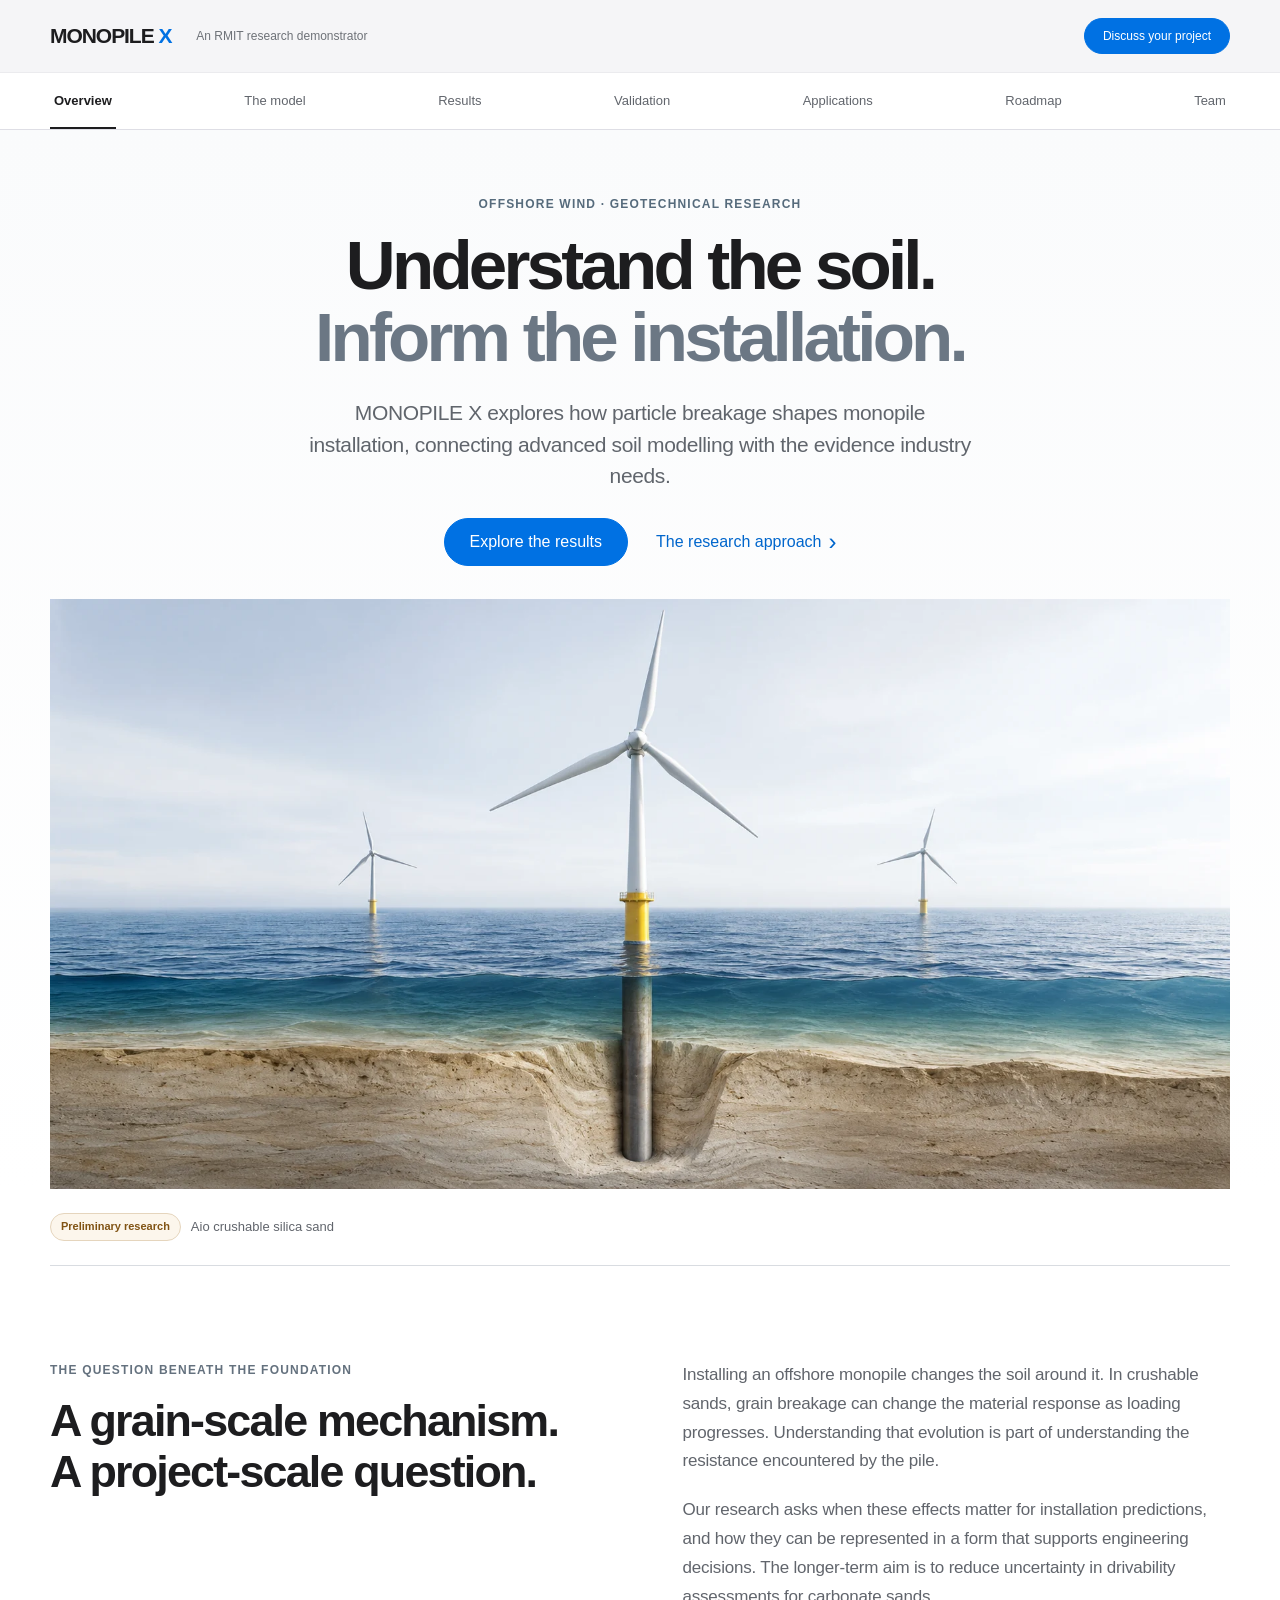
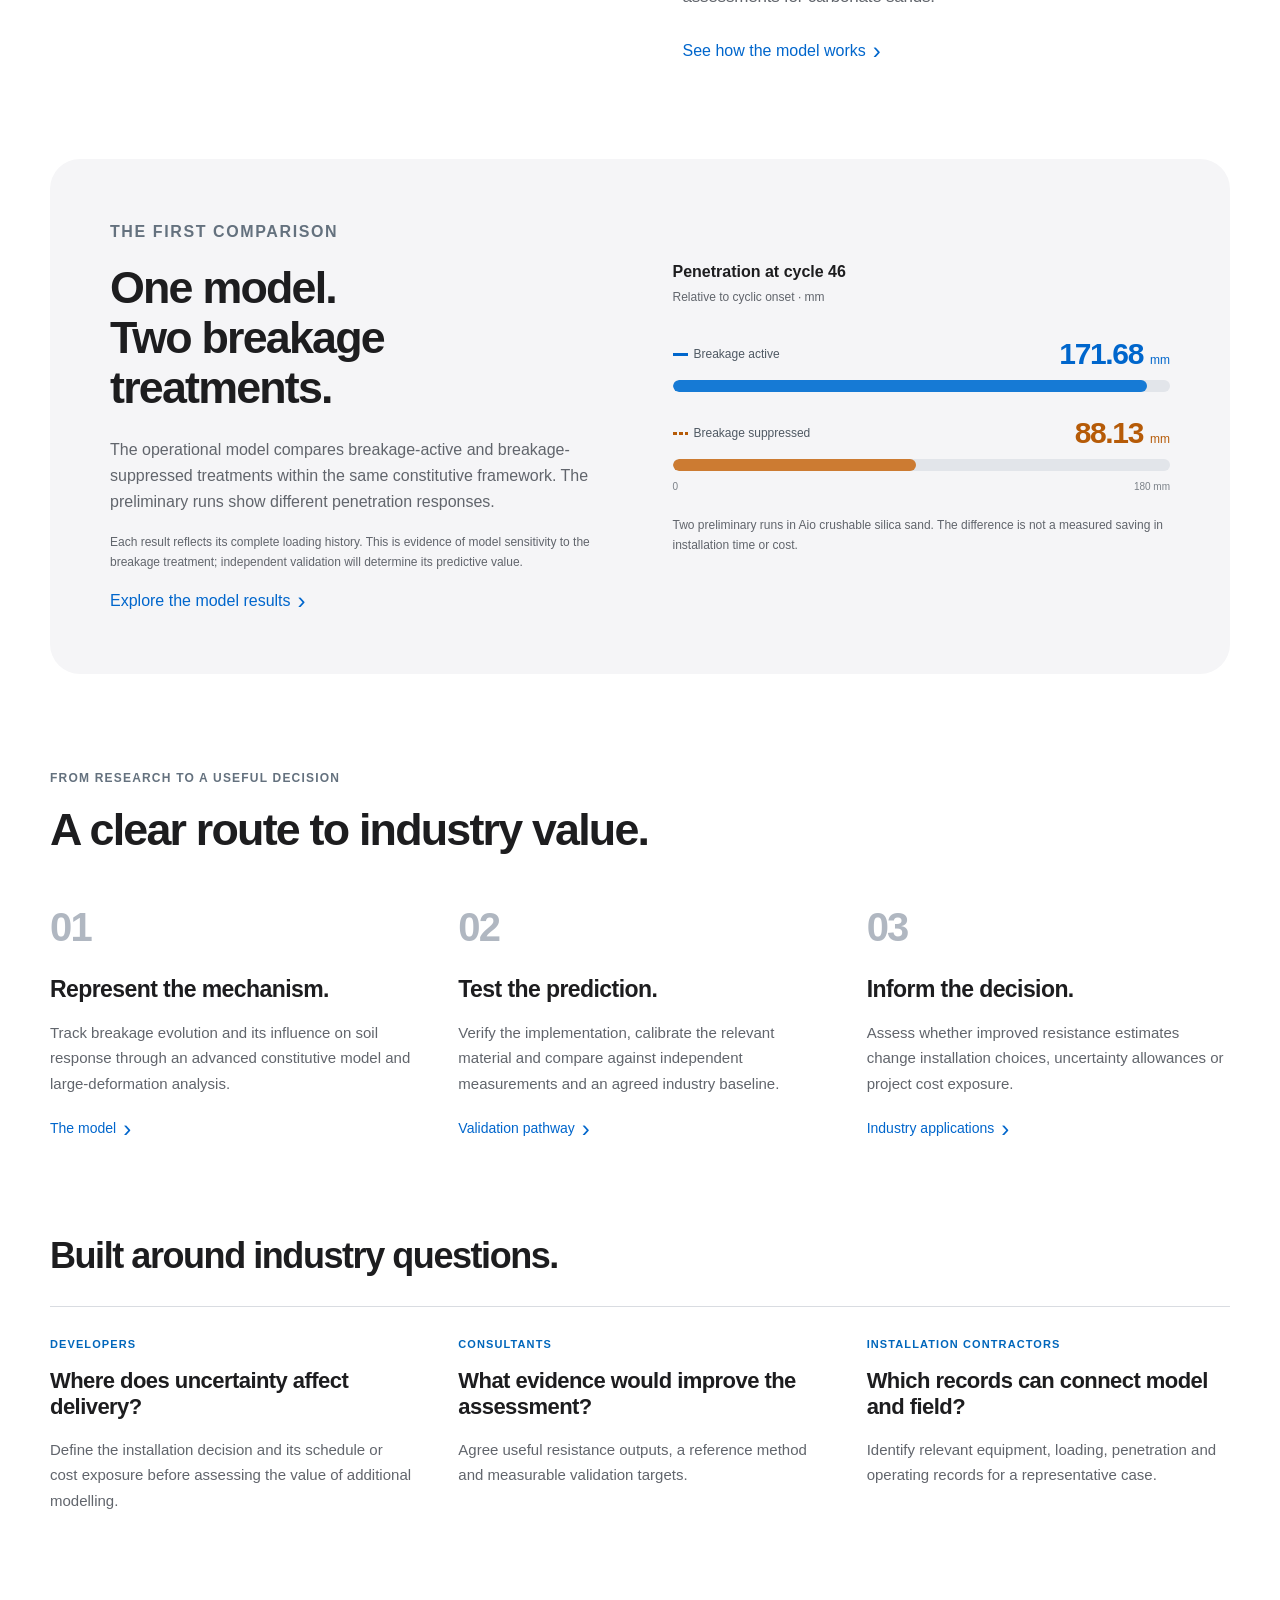
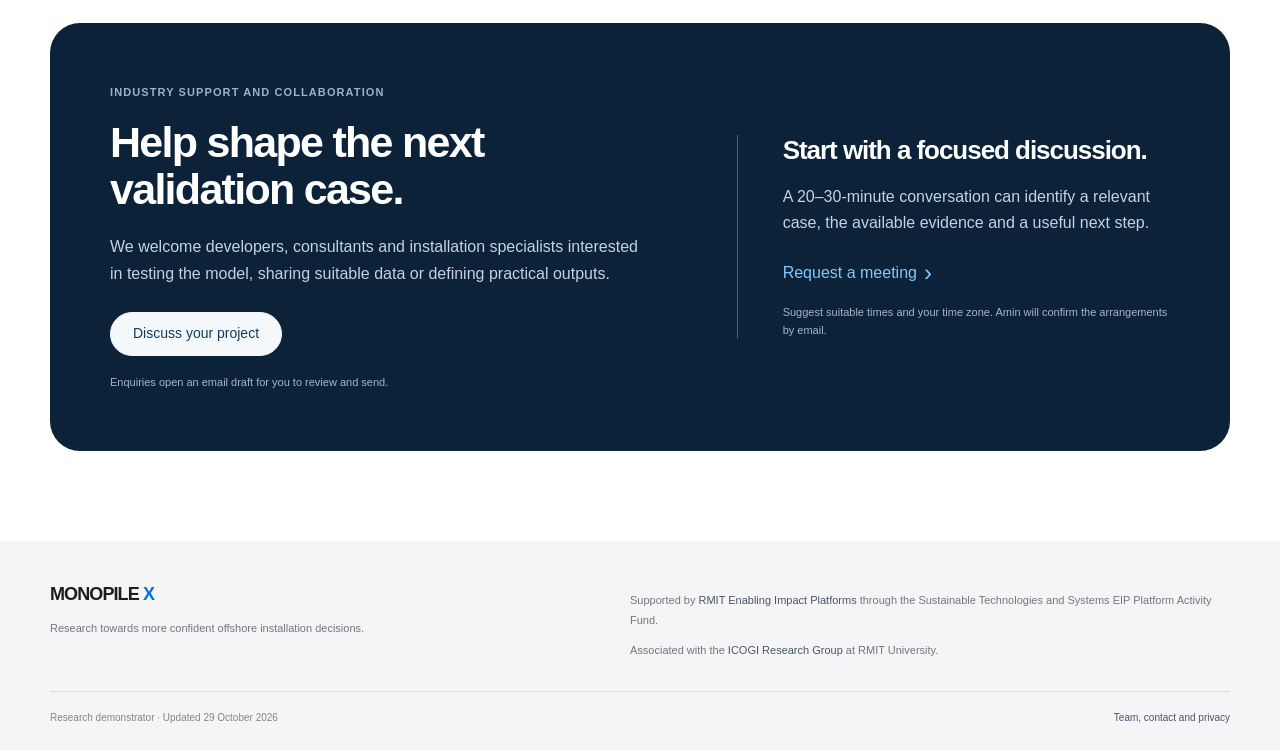
==== commit f95a740d: "Remove hero image caption and introductory cycle statistics" ====
--- a/index.html
+++ b/index.html
@@ -15,10 +15,10 @@
     <h1>Understand the soil.<br><span>Inform the installation.</span></h1>
     <p class="hero-lead">MONOPILE X explores how particle breakage shapes monopile installation, connecting advanced soil modelling with the evidence industry needs.</p>
     <div class="hero-actions"><a class="btn primary" href="#sandbox" data-guide-route="sandbox">Explore the results</a><a class="text-link" href="#theory" data-guide-route="theory">The research approach <span aria-hidden="true">›</span></a></div>
-    <figure class="hero-visual"><img src="assets/offshore-hero.webp" srcset="assets/offshore-hero-mobile.webp 960w, assets/offshore-hero.webp 1774w" sizes="(max-width: 700px) 100vw, 1200px" width="1774" height="887" alt="Concept illustration of offshore wind turbines, with a cutaway revealing a monopile foundation below the seabed." fetchpriority="high"><figcaption>AI-generated concept illustration. Not a project photograph, engineering drawing or model output.</figcaption></figure>
+    <figure class="hero-visual"><img src="assets/offshore-hero.webp" srcset="assets/offshore-hero-mobile.webp 960w, assets/offshore-hero.webp 1774w" sizes="(max-width: 700px) 100vw, 1200px" width="1774" height="887" alt="Concept illustration of offshore wind turbines, with a cutaway revealing a monopile foundation below the seabed." fetchpriority="high"></figure>
   </div>
   <div class="content">
-    <div class="evidence-strip" aria-label="Current demonstration"><div><strong>46</strong><span>loading cycles per run</span></div><div><strong>2</strong><span>breakage treatments</span></div><div><strong>8</strong><span>reported cycle samples</span></div><div class="evidence-strip-status"><span class="status">Preliminary research</span><span>Aio crushable silica sand</span></div></div>
+    <div class="badge-line" aria-label="Research status" style="padding:24px 0;border-bottom:1px solid var(--line)"><span class="status">Preliminary research</span><span class="muted">Aio crushable silica sand</span></div>
     <article class="story-section story-split">
       <div><p class="eyebrow">The question beneath the foundation</p><h2>A grain-scale mechanism.<br>A project-scale question.</h2></div>
       <div class="story-copy"><p>Installing an offshore monopile changes the soil around it. In crushable sands, grain breakage can change the material response as loading progresses. Understanding that evolution is part of understanding the resistance encountered by the pile.</p><p>Our research asks when these effects matter for installation predictions, and how they can be represented in a form that supports engineering decisions. The longer-term aim is to reduce uncertainty in drivability assessments for carbonate sands.</p><a class="text-link" href="#theory" data-guide-route="theory">See how the model works <span aria-hidden="true">›</span></a></div>
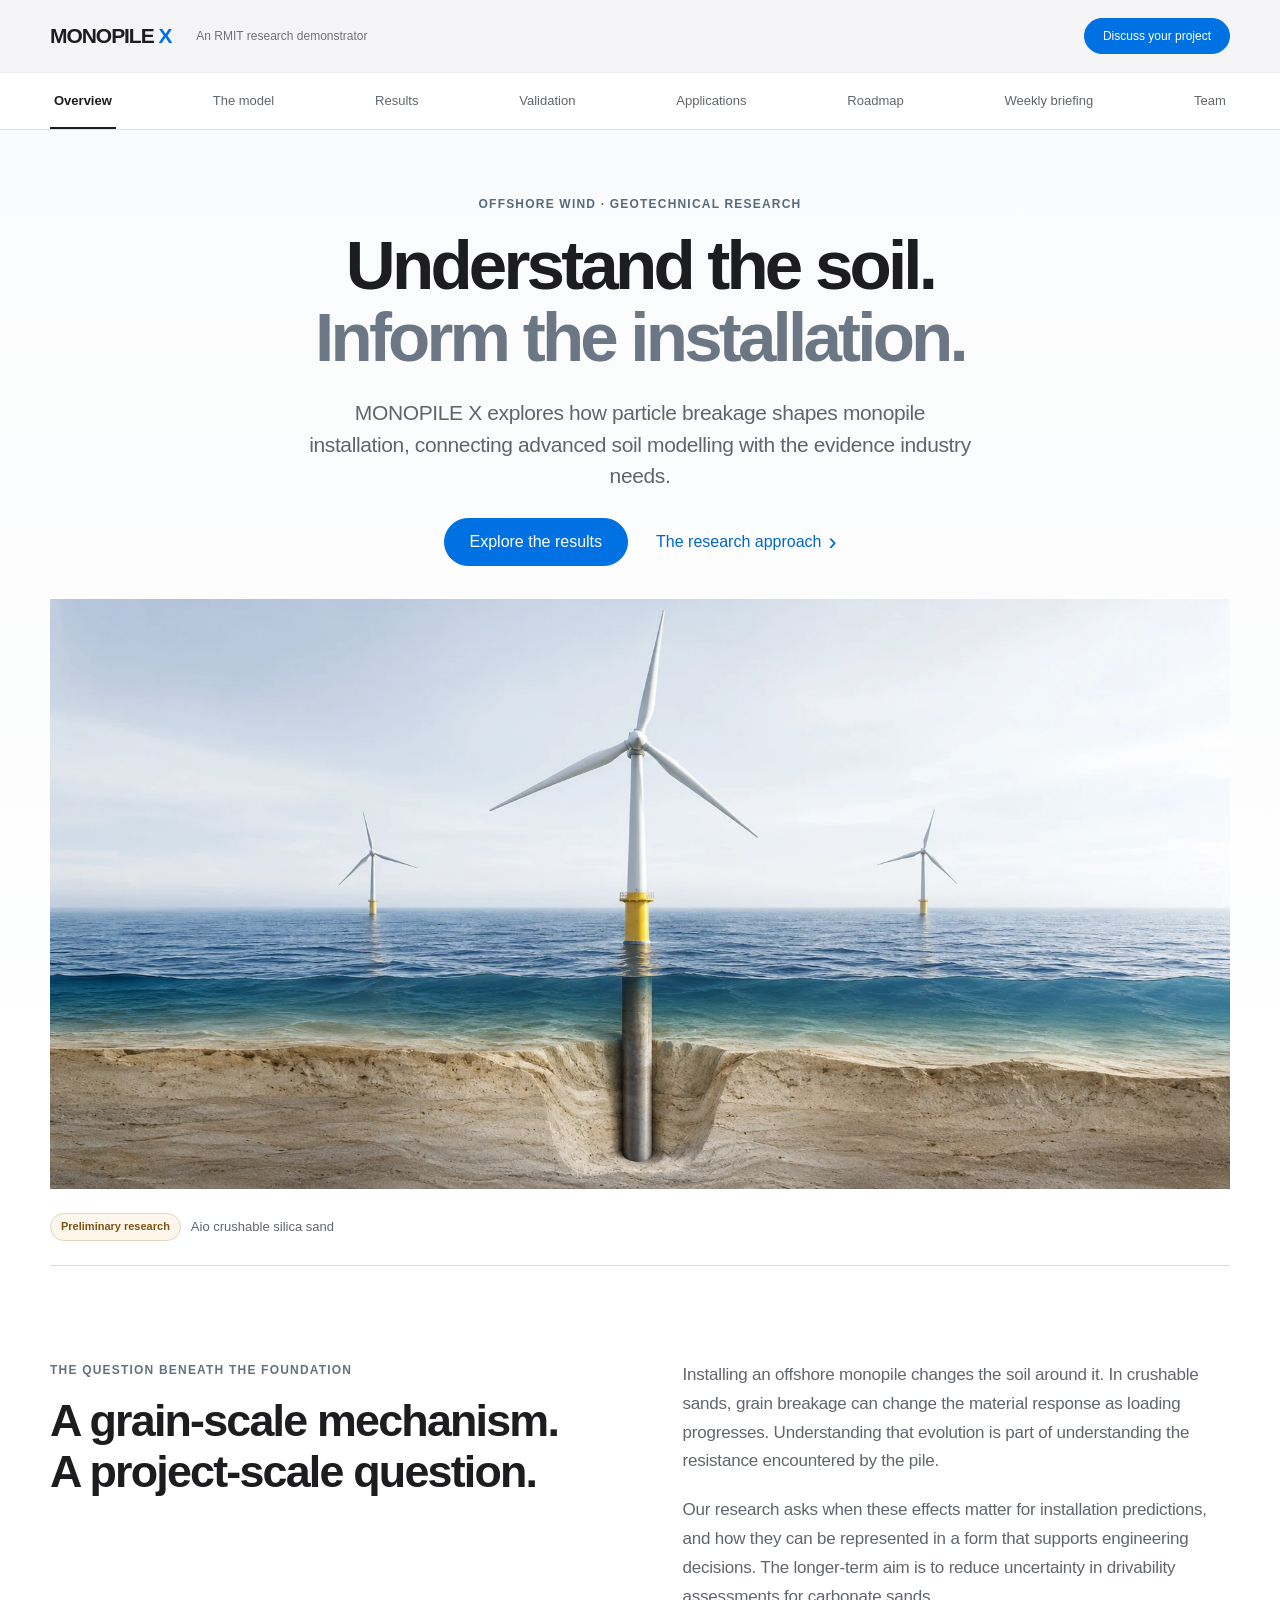
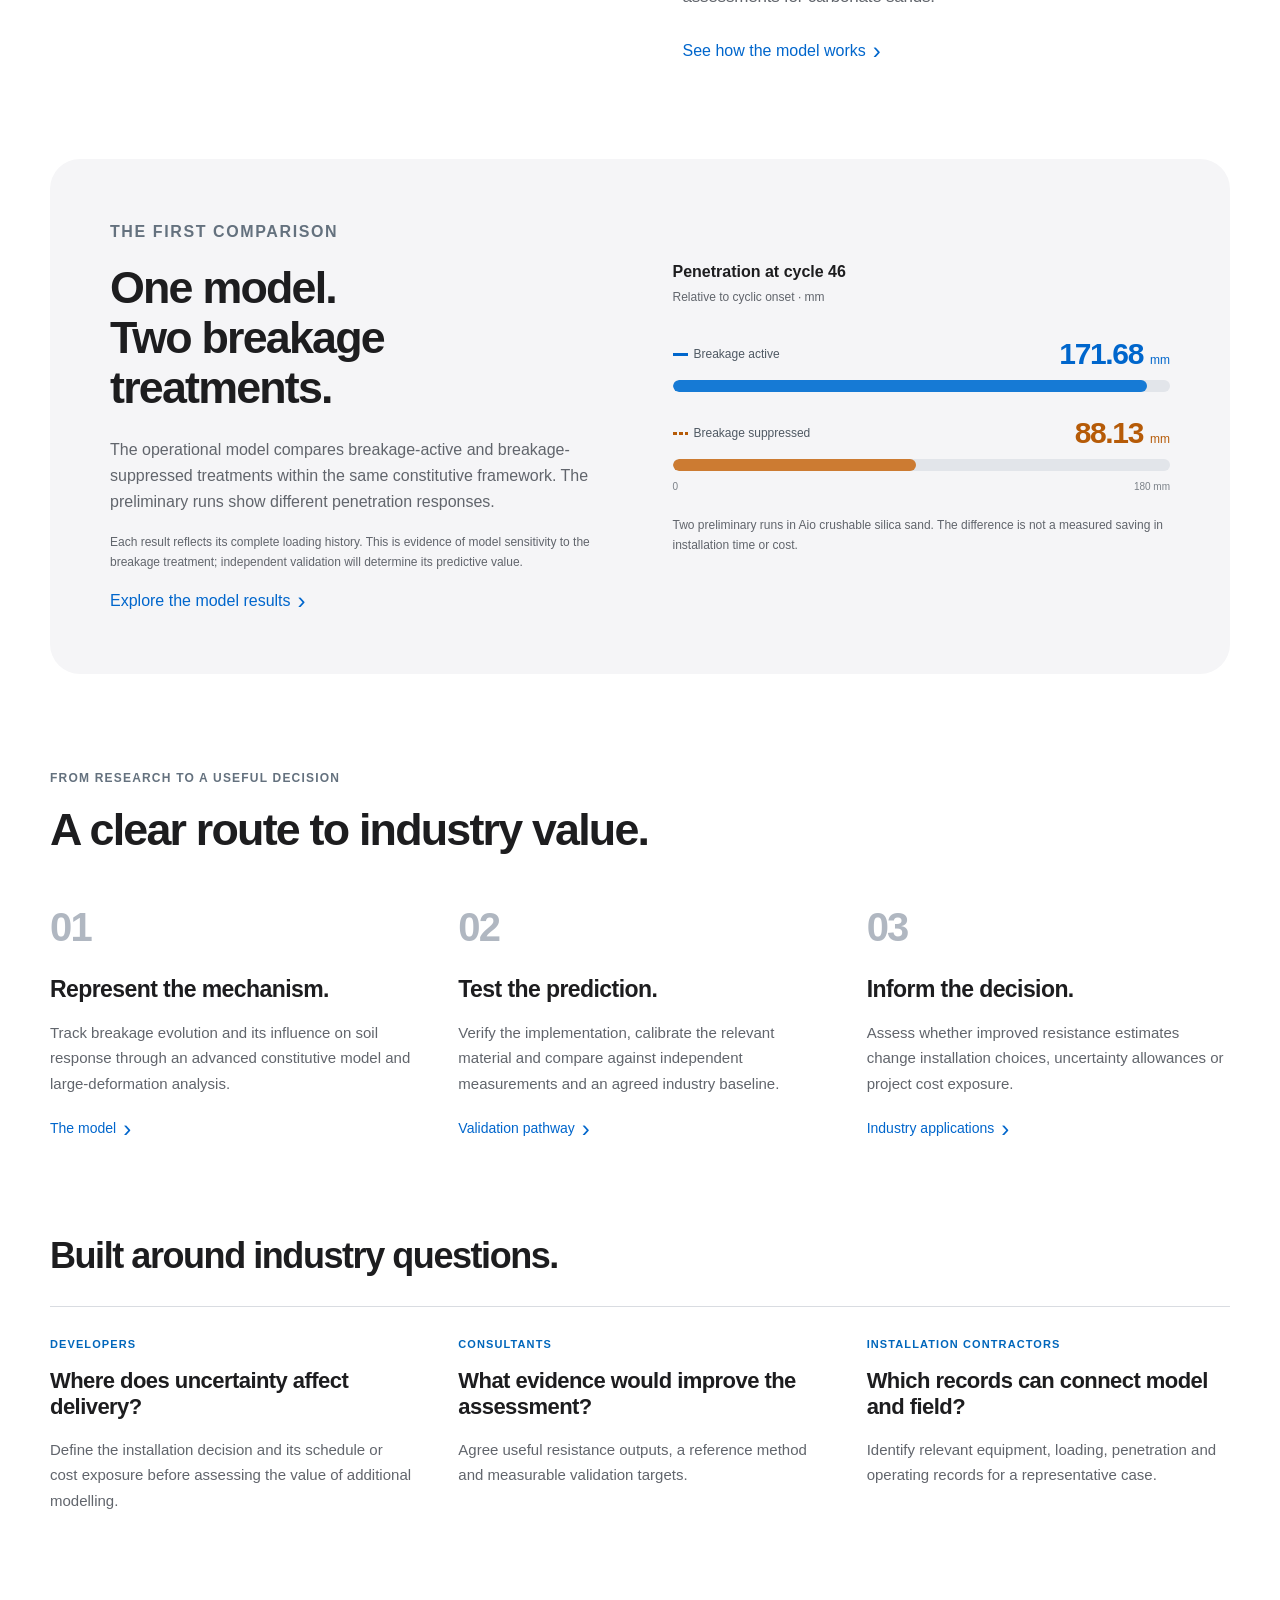
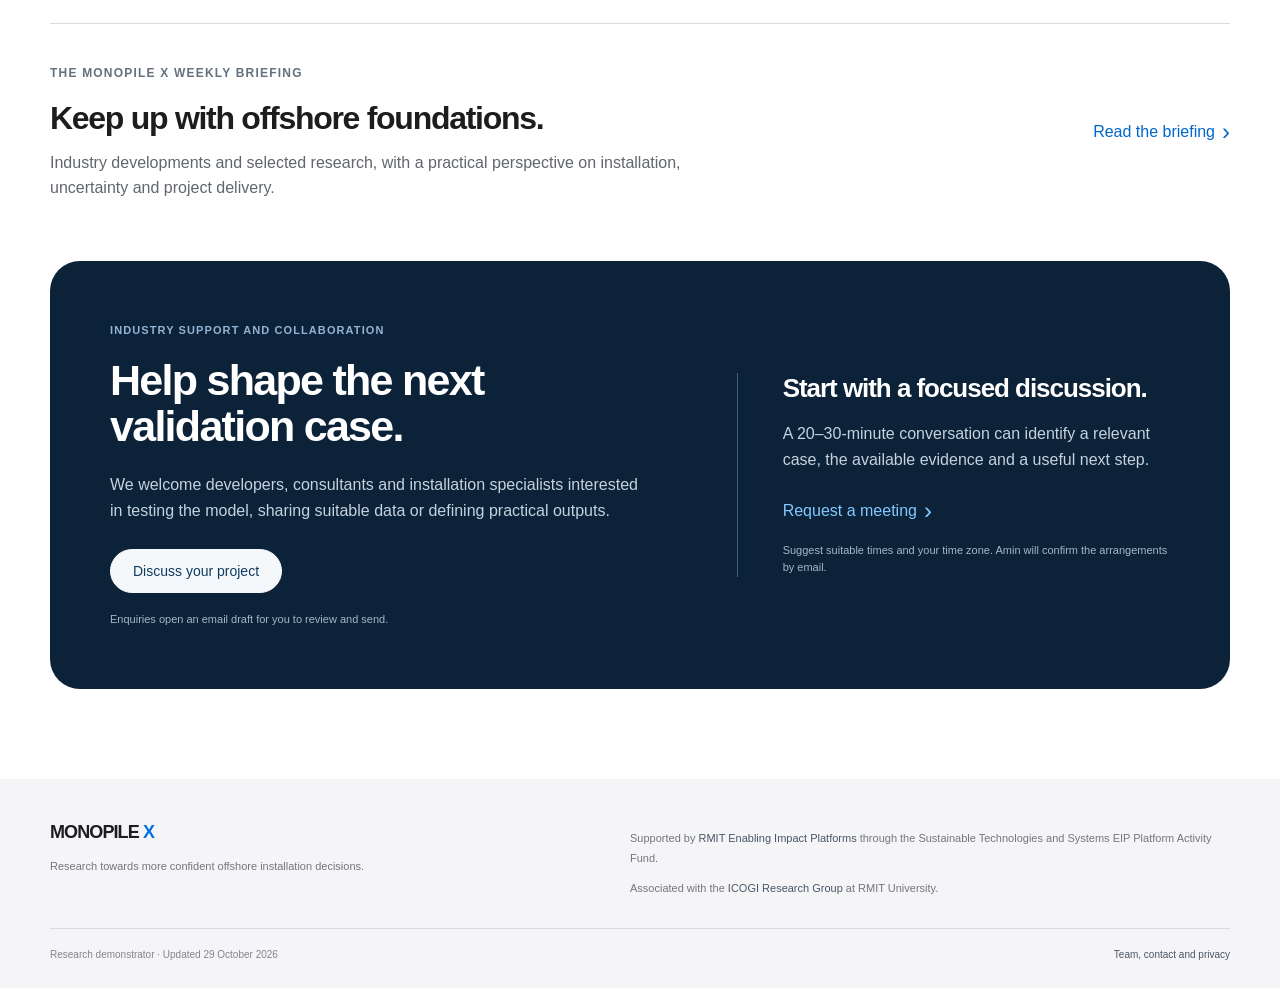
==== commit f0159aa9: "Add source-linked weekly briefing with archived editions and update instructions" ====
--- a/index.html
+++ b/index.html
@@ -5,10 +5,10 @@
 <meta name="theme-color" content="#f5f5f7"><link rel="canonical" href="https://aminghotbi.github.io/Monopile-X/">
 <meta property="og:type" content="website"><meta property="og:title" content="MONOPILE X — Understand the soil. Inform the installation."><meta property="og:description" content="Breakage-aware monopile research, preliminary model results and pathways to industry validation."><meta property="og:url" content="https://aminghotbi.github.io/Monopile-X/"><meta property="og:image" content="https://aminghotbi.github.io/Monopile-X/assets/offshore-hero.webp"><meta property="og:image:alt" content="Concept illustration of an offshore wind turbine and its monopile foundation."><meta name="twitter:card" content="summary_large_image">
 <link rel="icon" href="assets/favicon.svg" type="image/svg+xml"><link rel="stylesheet" href="assets/site.css">
-<script src="assets/analytics-config.js" defer></script><script src="assets/analytics.js" defer></script><script src="assets/app.js" defer></script><script src="assets/industry-config.js" defer></script><script src="assets/industry.js" defer></script>
+<script src="assets/analytics-config.js" defer></script><script src="assets/analytics.js" defer></script><script src="assets/app.js" defer></script><script src="assets/industry-config.js" defer></script><script src="assets/industry.js" defer></script><script src="assets/briefing.js" defer></script>
 </head><body><a class="skip-link" href="#main">Skip to content</a>
 <header class="site-header"><div class="header-inner"><a class="brand" href="#start" data-guide-route="start" aria-label="MONOPILE X overview">MONOPILE <span>X</span></a><span class="header-context">An RMIT research demonstrator</span><a class="btn primary header-cta" href="#about" data-open-enquiry="Collaboration">Discuss your project</a></div></header>
-<div class="navigation-wrap"><nav class="nav" id="nav" aria-label="Project sections"><button class="tab active" data-tab="start">Overview</button><button class="tab" data-tab="theory">The model</button><button class="tab" data-tab="sandbox">Results</button><button class="tab" data-tab="evidence">Validation</button><button class="tab" data-tab="scenarios">Applications</button><button class="tab" data-tab="progress">Roadmap</button><button class="tab" data-tab="about">Team</button></nav></div><main id="main" tabindex="-1"><noscript><style>.section{display:block}.navigation-wrap,.header-cta,.hero-actions,.grid,.chart-grid,.scenario-value,.inquiry-dialog{display:none}</style><p class="content" style="padding-top:20px">Interactive comparisons require JavaScript. The project narrative and reported sample table are available below.</p></noscript>
+<div class="navigation-wrap"><nav class="nav" id="nav" aria-label="Project sections"><button class="tab active" data-tab="start">Overview</button><button class="tab" data-tab="theory">The model</button><button class="tab" data-tab="sandbox">Results</button><button class="tab" data-tab="evidence">Validation</button><button class="tab" data-tab="scenarios">Applications</button><button class="tab" data-tab="progress">Roadmap</button><button class="tab" data-tab="briefing">Weekly briefing</button><button class="tab" data-tab="about">Team</button></nav></div><main id="main" tabindex="-1"><noscript><style>.section{display:block}.navigation-wrap,.header-cta,.hero-actions,.grid,.chart-grid,.scenario-value,.inquiry-dialog{display:none}</style><p class="content" style="padding-top:20px">Interactive comparisons require JavaScript. The project narrative and reported sample table are available below.</p></noscript>
 <section class="section active" id="start">
   <div class="hero">
     <p class="eyebrow">Offshore wind · Geotechnical research</p>
@@ -32,6 +32,7 @@
       <div class="editorial-three"><div><span class="step-index">01</span><h3>Represent the mechanism.</h3><p>Track breakage evolution and its influence on soil response through an advanced constitutive model and large-deformation analysis.</p><a class="text-link" href="#theory" data-guide-route="theory">The model <span aria-hidden="true">›</span></a></div><div><span class="step-index">02</span><h3>Test the prediction.</h3><p>Verify the implementation, calibrate the relevant material and compare against independent measurements and an agreed industry baseline.</p><a class="text-link" href="#evidence" data-guide-route="evidence">Validation pathway <span aria-hidden="true">›</span></a></div><div><span class="step-index">03</span><h3>Inform the decision.</h3><p>Assess whether improved resistance estimates change installation choices, uncertainty allowances or project cost exposure.</p><a class="text-link" href="#scenarios" data-guide-route="scenarios">Industry applications <span aria-hidden="true">›</span></a></div></div>
     </article>
     <article class="audience-section"><h2>Built around industry questions.</h2><div class="editorial-three"><div><p class="eyebrow">Developers</p><h3>Where does uncertainty affect delivery?</h3><p>Define the installation decision and its schedule or cost exposure before assessing the value of additional modelling.</p></div><div><p class="eyebrow">Consultants</p><h3>What evidence would improve the assessment?</h3><p>Agree useful resistance outputs, a reference method and measurable validation targets.</p></div><div><p class="eyebrow">Installation contractors</p><h3>Which records can connect model and field?</h3><p>Identify relevant equipment, loading, penetration and operating records for a representative case.</p></div></div></article>
+    <article class="briefing-promo"><div><p class="eyebrow">The MONOPILE X weekly briefing</p><h2>Keep up with offshore foundations.</h2><p>Industry developments and selected research, with a practical perspective on installation, uncertainty and project delivery.</p></div><a class="text-link" href="#briefing" data-guide-route="briefing">Read the briefing <span aria-hidden="true">›</span></a></article>
     <article class="collaboration-feature" id="industry-connect"><div><p class="eyebrow">Industry support and collaboration</p><h2>Help shape the next<br>validation case.</h2><p id="industry-enquiry-description">We welcome developers, consultants and installation specialists interested in testing the model, sharing suitable data or defining practical outputs.</p><a class="btn primary" href="#about" data-open-enquiry="Collaboration">Discuss your project</a><small id="industry-enquiry-note">Enquiries open an email draft for you to review and send.</small></div><div class="meeting-copy"><h3 id="industry-booking-title">Start with a focused discussion.</h3><p id="industry-booking-description">A 20–30-minute conversation can identify a relevant case, the available evidence and a useful next step.</p><a class="text-link" href="#about" data-open-meeting>Request a meeting <span aria-hidden="true">›</span></a><small id="industry-booking-note">Suggest suitable times and your time zone. Amin will confirm the arrangements by email.</small></div></article>
   </div>
 </section><section class="section" id="theory">
@@ -191,6 +192,14 @@
     </ol>
     <div class="panel progress-paf"><h3 class="panel-title">PAF activity and industry engagement</h3><p>MONOPILE X and the industry discussions are progressing alongside the technical work. The roadmap covers the wider research programme; the PAF activity supports the demonstrator and the exchange needed to identify useful outputs, validation cases and future collaboration.</p><p><a href="#scenarios" data-guide-route="scenarios">Explore the industry applications</a></p></div>
   </div>
+</section><section class="section" id="briefing">
+  <div class="content briefing-page">
+    <div class="page-heading"><p class="eyebrow">The MONOPILE X weekly briefing</p><h2>The week in<br><span class="secondary-heading">offshore foundations.</span></h2><p>Industry news and research on monopile installation, crushable soils and the decisions that shape project delivery.</p></div>
+    <div class="briefing-toolbar"><span class="briefing-cadence">New editions on Monday mornings</span><span id="briefing-status" class="fine" role="status" aria-live="polite">Loading the latest edition…</span><button type="button" id="briefing-retry" class="btn" hidden>Try again</button></div>
+    <noscript><p class="briefing-empty">Enable JavaScript to read the current briefing and browse previous editions.</p></noscript>
+    <div id="briefing-content" tabindex="-1"></div>
+    <div class="briefing-editorial"><h3>About this briefing</h3><p>Automatically compiled from linked industry announcements, official updates and research publications. Each item separates the source’s findings from our interpretation of its relevance. Research highlights may include earlier work; publication, issue and source-check dates are labelled individually.</p><p>These summaries support discussion and further reading. They do not establish the validation status of MONOPILE X or imply endorsement by the organisations mentioned.</p><a class="text-link" href="#about" data-open-enquiry="Technical discussion">Suggest a source or correction <span aria-hidden="true">›</span></a></div>
+  </div>
 </section><section class="section" id="about">
   <div class="content about-page">
     <div class="page-heading"><p class="eyebrow">People and support</p>
@@ -249,4 +258,4 @@
       </form>
     </details>
     
-  </div></dialog></body></html>+  </div></dialog></body></html>
--- a/assets/site.css
+++ b/assets/site.css
@@ -1,4 +1,7 @@
 /* MONOPILE X — editorial research presentation. System fonts; no font downloads. */
+/* Weekly briefing: readable editorial layout with original summaries and source links. */
+.briefing-promo{display:flex;align-items:center;justify-content:space-between;gap:45px;padding:40px 0 60px;border-top:1px solid var(--line)}.briefing-promo h2{font-size:32px;line-height:1.2;margin-bottom:14px}.briefing-promo p:not(.eyebrow){max-width:660px;font-size:16px}.briefing-promo>.text-link{flex-shrink:0}.briefing-page{padding-bottom:75px}.briefing-page .page-heading{max-width:860px}.briefing-toolbar{display:flex;align-items:center;justify-content:space-between;gap:16px;flex-wrap:wrap;padding:19px 0;border-top:1px solid var(--line);border-bottom:1px solid var(--line)}.briefing-cadence{font-size:13px;color:var(--txt);font-weight:500}.briefing-edition{max-width:880px;padding:40px 0 35px}.briefing-date{font-size:13px;color:var(--muted)}.briefing-edition h3{font-size:clamp(27px,3.2vw,38px);line-height:1.18;margin:23px 0 17px}.briefing-edition>p{font-size:17px;line-height:1.7}.briefing-edition .briefing-period{font-size:12px;margin-top:18px}.briefing-group{padding:22px 0 34px}.briefing-group-title{font-size:22px;line-height:1.3;margin-bottom:20px}.briefing-group-note{font-size:13px;margin-top:-9px;margin-bottom:23px}.briefing-grid{display:grid;grid-template-columns:repeat(2,minmax(0,1fr));gap:24px}.briefing-grid-single{grid-template-columns:1fr}.briefing-card{padding:34px;border-radius:24px;background:var(--panel);display:flex;flex-direction:column;min-width:0}.briefing-card .eyebrow{font-size:10px;margin-bottom:14px}.briefing-card h4{font-size:27px;line-height:1.19;margin-bottom:18px;letter-spacing:-.035em}.briefing-summary{font-size:15px;line-height:1.75;max-width:920px}.briefing-relevance{margin-top:24px;border-left:2px solid #a5bfd7;padding-left:16px;max-width:920px}.briefing-relevance>span{font-size:11px;color:#49657e;display:block;margin-bottom:8px;font-weight:650}.briefing-relevance p{font-size:14px;line-height:1.7}.briefing-source{border-top:1px solid #dcdfe4;padding-top:18px;margin-top:26px}.briefing-source .text-link{font-size:14px;margin-bottom:7px}.briefing-source-note{font-size:11px;line-height:1.6;margin-top:4px}.briefing-takeaway{background:#edf4fb;border-radius:24px;padding:35px 40px;margin:5px 0 35px}.briefing-takeaway>p:last-child{font-size:21px;line-height:1.55;color:#274c6d;max-width:950px;letter-spacing:-.02em}.briefing-takeaway .eyebrow{font-size:11px;color:#49657e}.briefing-archive{border-top:1px solid var(--line);border-bottom:1px solid var(--line);padding:23px 0;margin-top:40px}.briefing-archive summary{font-size:17px;font-weight:600}.briefing-archive>p{font-size:14px;margin-top:18px}.briefing-archive-list{display:grid;gap:10px;padding-top:20px}.briefing-archive-button{padding:14px 18px;text-align:left;border:1px solid var(--line);border-radius:12px;background:white;font-size:14px;line-height:1.6}.briefing-archive-button[aria-pressed="true"]{background:#edf4fb;border-color:#b5cce3}.briefing-editorial{max-width:900px;margin-top:35px}.briefing-editorial h3{font-size:17px;margin-bottom:14px}.briefing-editorial p{font-size:12px;line-height:1.75;margin:0 0 12px}.briefing-editorial .text-link{font-size:13px;margin-top:4px}.briefing-stale{color:#805314}.briefing-empty{padding:28px 0;font-size:15px}#briefing-content{scroll-margin-top:85px}#briefing-content:focus{outline:none}
+@media(max-width:800px){.briefing-promo{flex-direction:column;align-items:flex-start;gap:20px}.briefing-promo h2{font-size:29px}.briefing-grid{grid-template-columns:1fr}.briefing-card{padding:26px}.briefing-card h4{font-size:25px}.briefing-takeaway{padding:28px}.briefing-takeaway>p:last-child{font-size:19px}.briefing-toolbar{align-items:flex-start;flex-direction:column;gap:8px}.briefing-edition>p{font-size:16px}.briefing-page{padding-bottom:50px}}
 .scene-controls{position:absolute;bottom:58px;right:15px;display:flex;gap:5px}.scene-controls button{min-width:33px;min-height:33px;padding:4px 9px;border:1px solid #64798a;border-radius:7px;background:#152c40;color:#c5dce9;font-size:12px}.scene-controls button:hover{background:#24435b}
 :root{--bg:#fff;--panel:#f5f5f7;--panel2:#eaf2f9;--line:#d9dce1;--txt:#1d1d1f;--muted:#61656c;--cyan:#0066cc;--orange:#b65b08;--green:#18744b;--red:#ba3043;--blue:#0071e3;--radius:24px;font-family:-apple-system,BlinkMacSystemFont,"Segoe UI",Helvetica,Arial,sans-serif;color:var(--txt);font-synthesis:none;scroll-behavior:smooth}
 *{box-sizing:border-box}body{margin:0;background:var(--bg);line-height:1.55;-webkit-font-smoothing:antialiased}button,input,select,textarea{font:inherit}button,a,summary{-webkit-tap-highlight-color:transparent}button,summary{cursor:pointer}a{color:var(--cyan);text-decoration:none}a:hover{text-decoration:underline}button:focus-visible,a:focus-visible,summary:focus-visible,input:focus-visible,select:focus-visible,textarea:focus-visible,canvas:focus-visible{outline:3px solid #0071e3;outline-offset:5px}img,svg{max-width:100%}button{color:inherit}.section{display:none}.section.active{display:block}.section[tabindex="-1"]:focus,main:focus{outline:none}.hidden,[hidden]{display:none!important}
